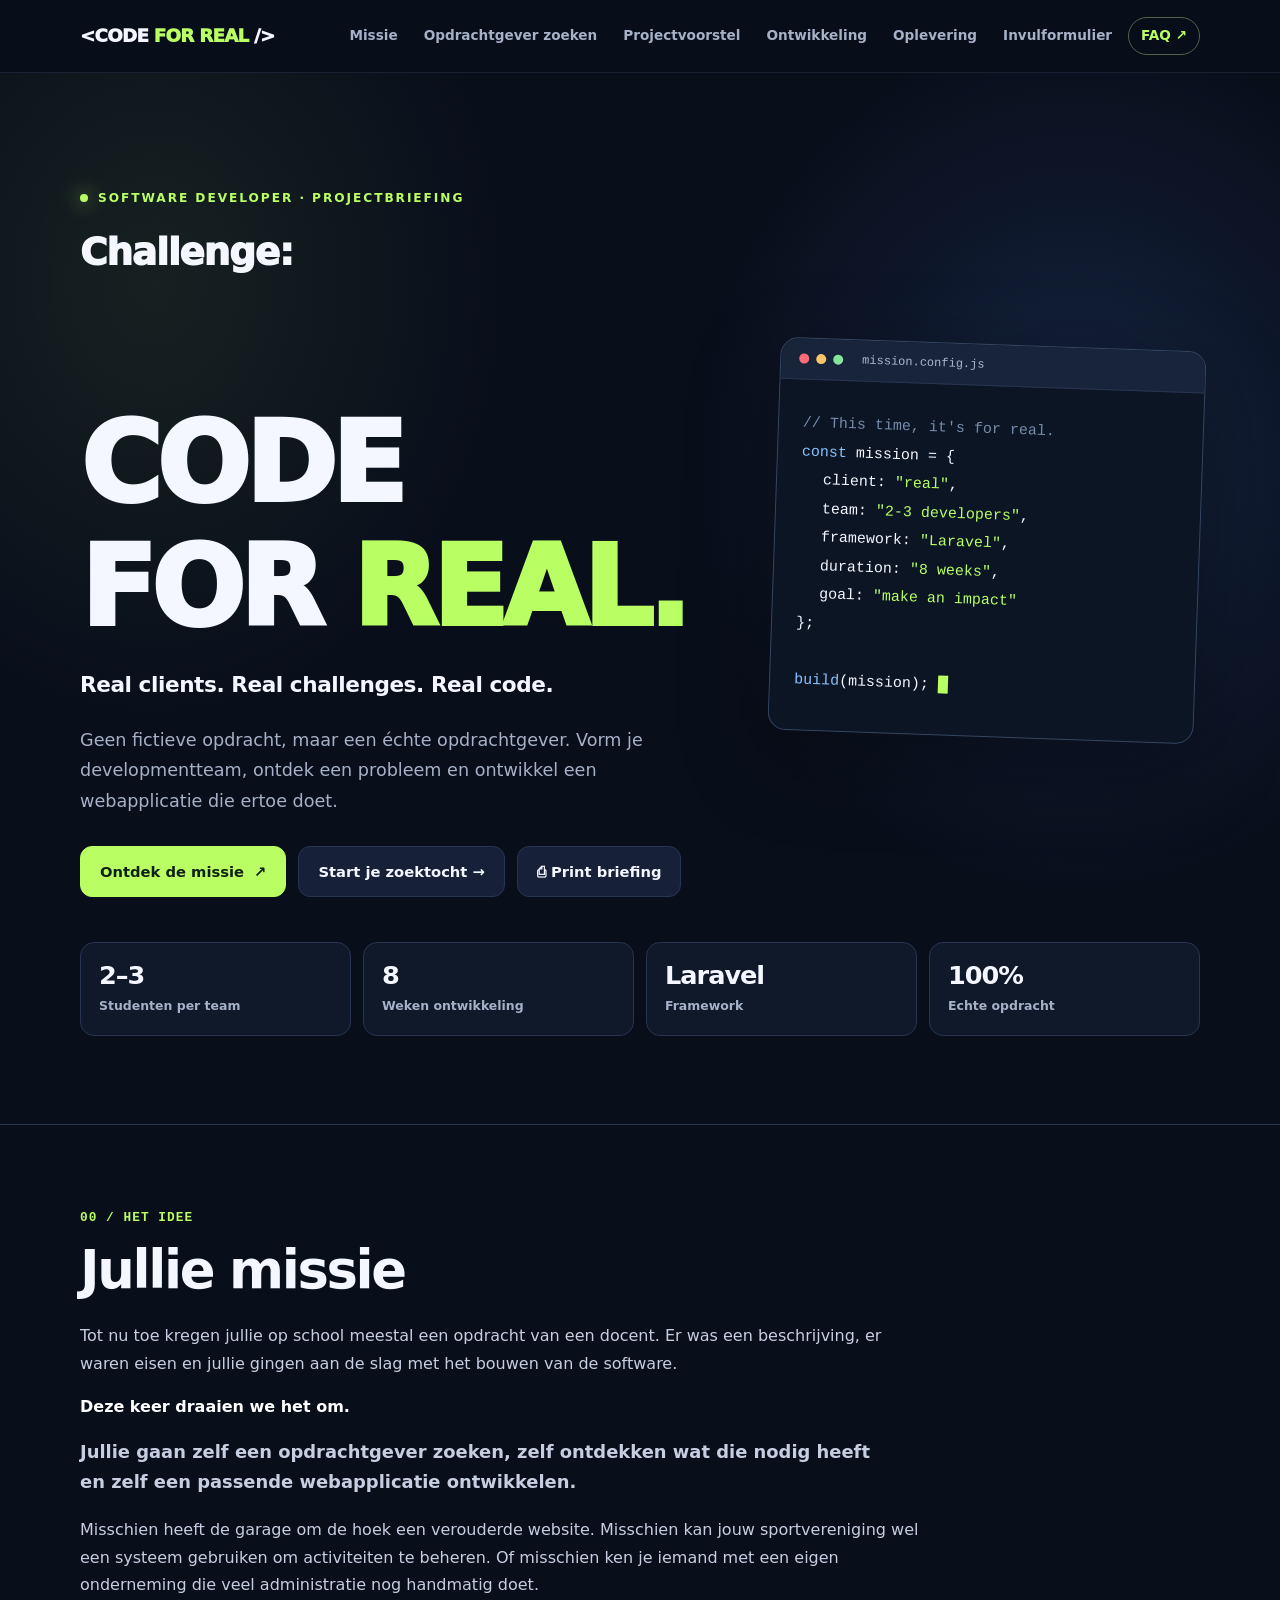
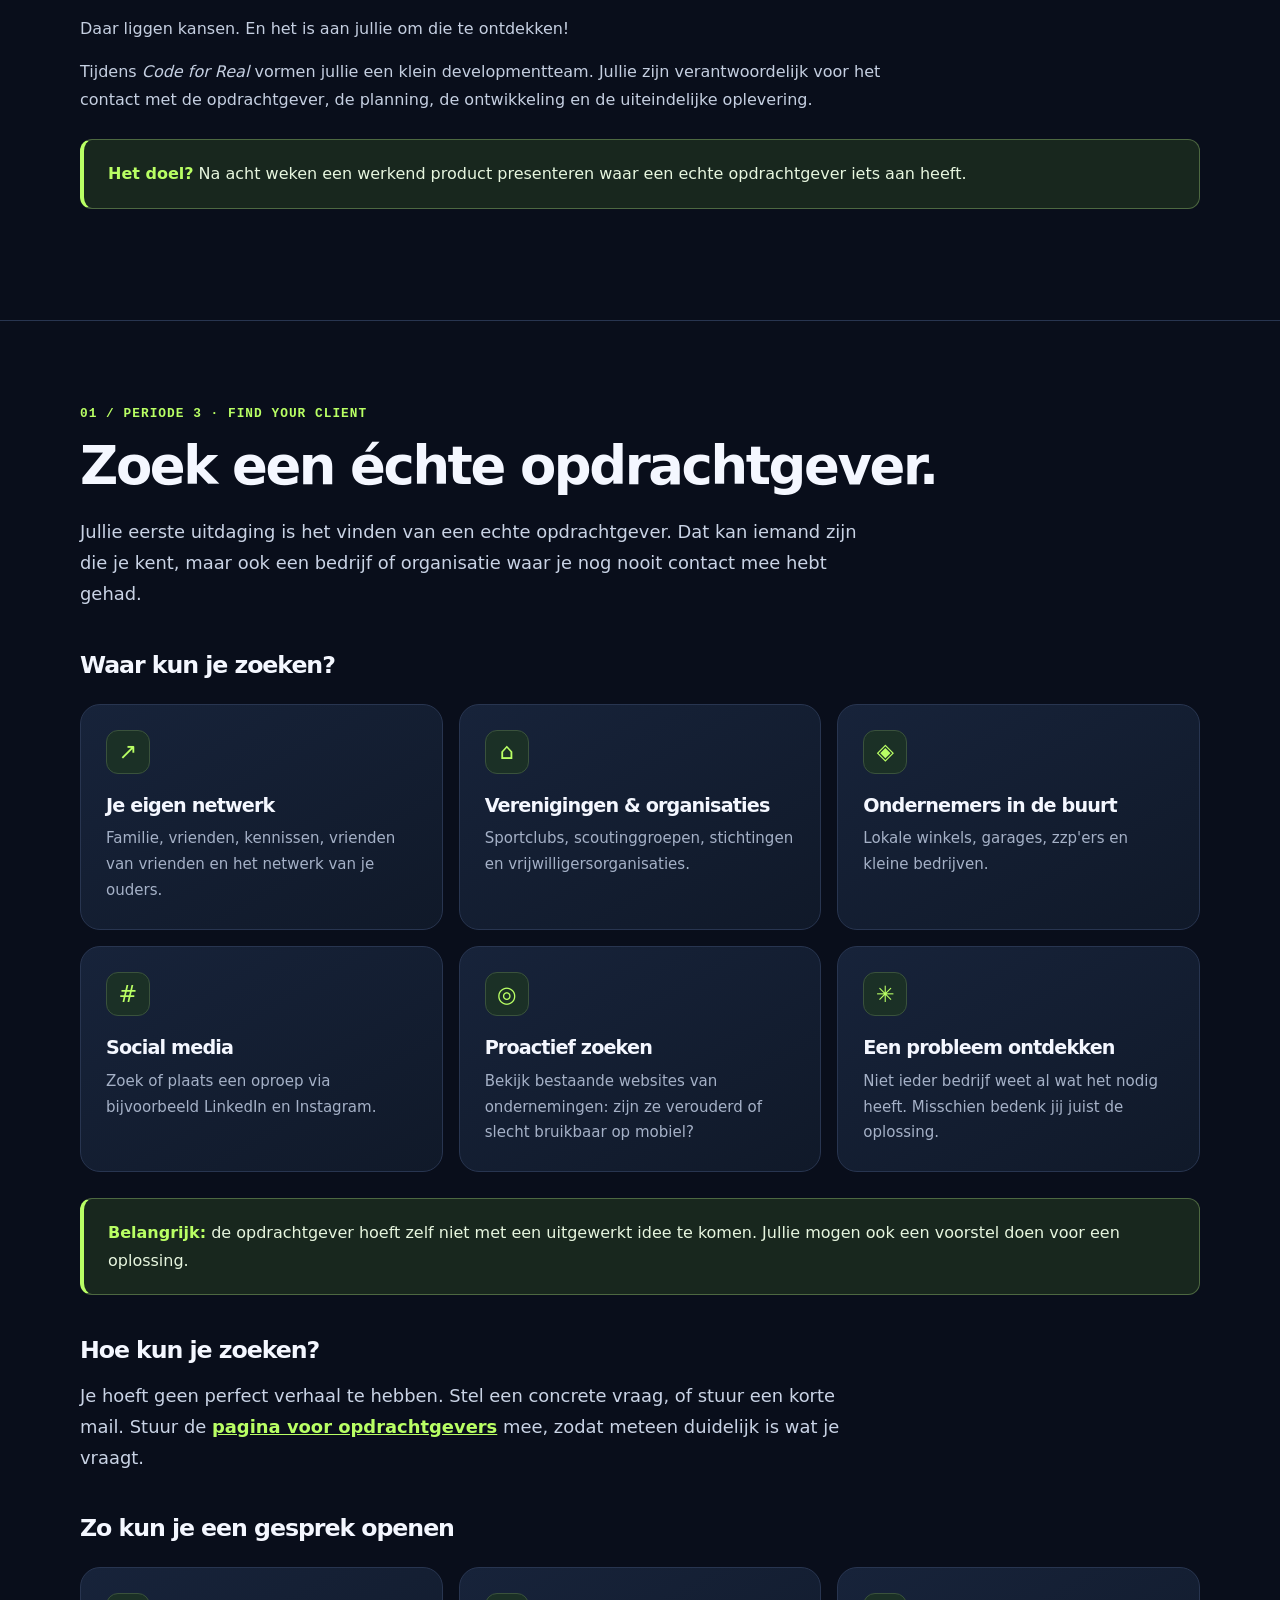
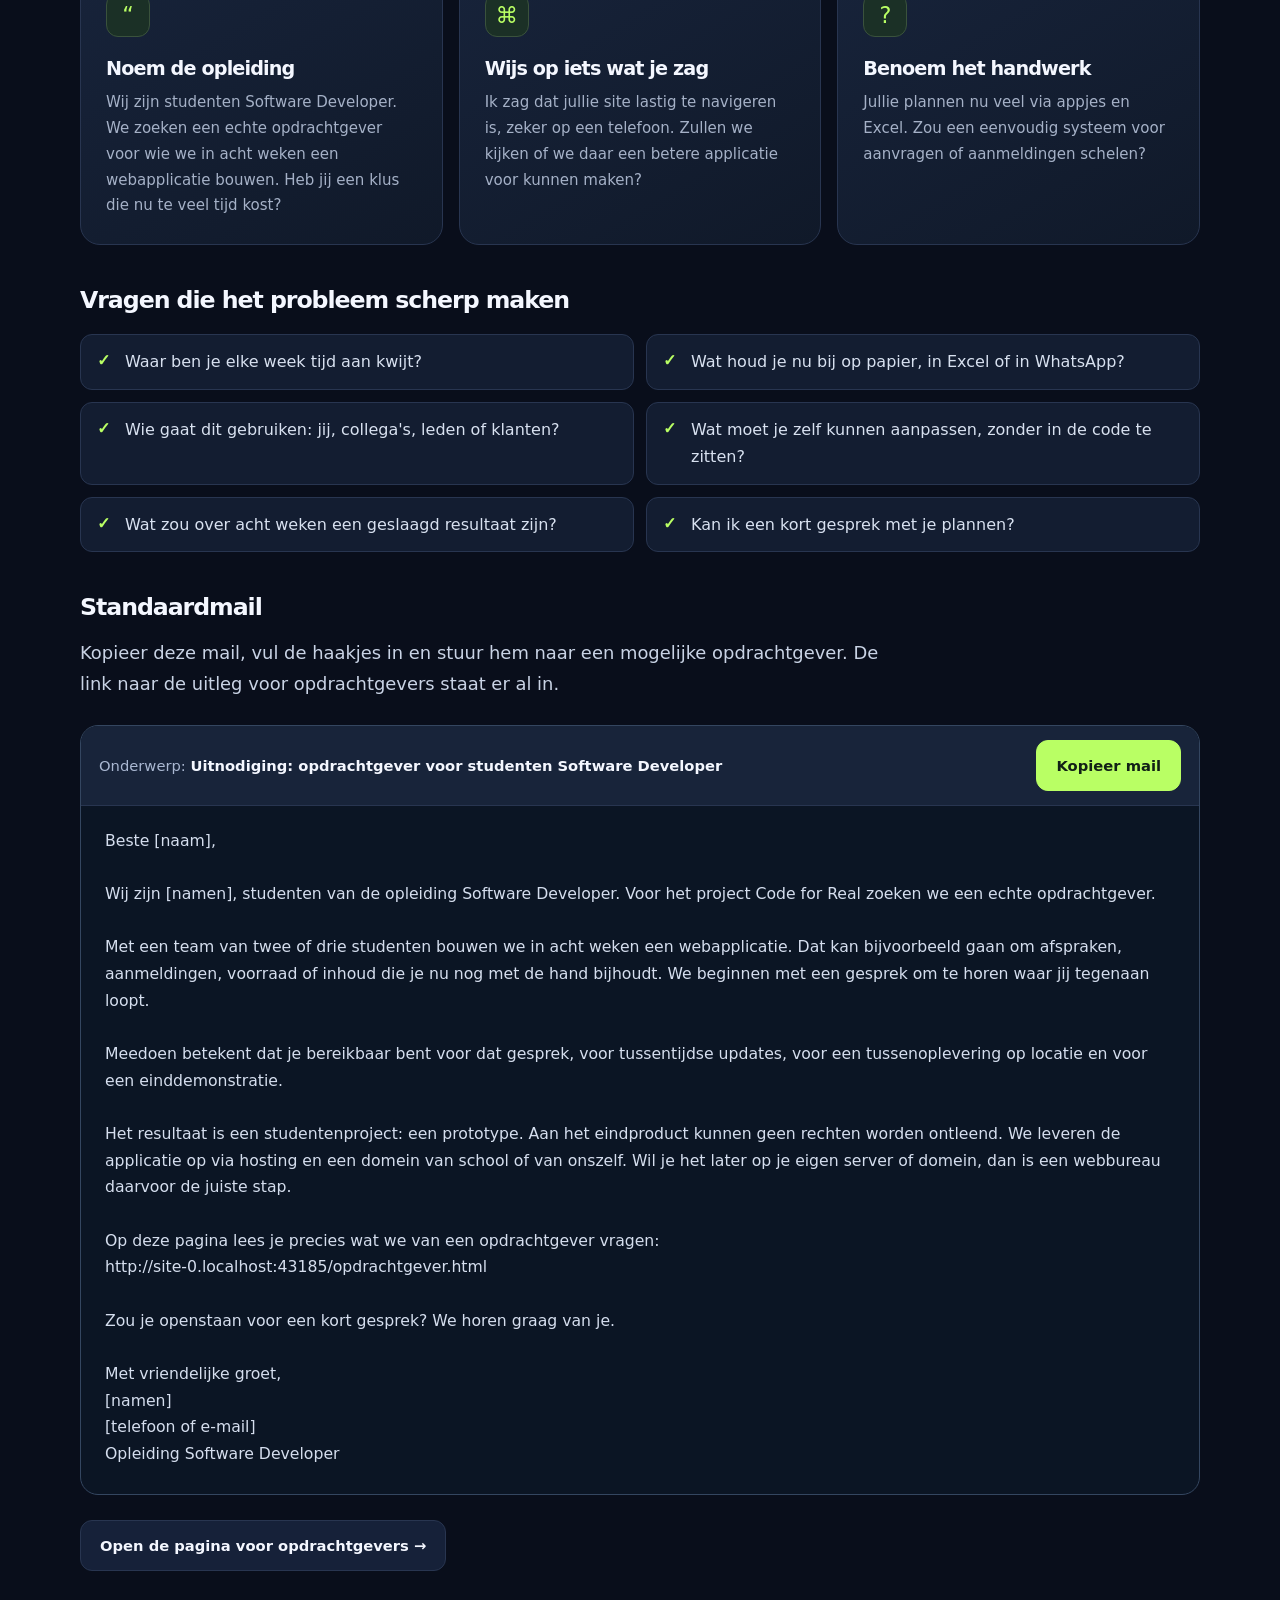
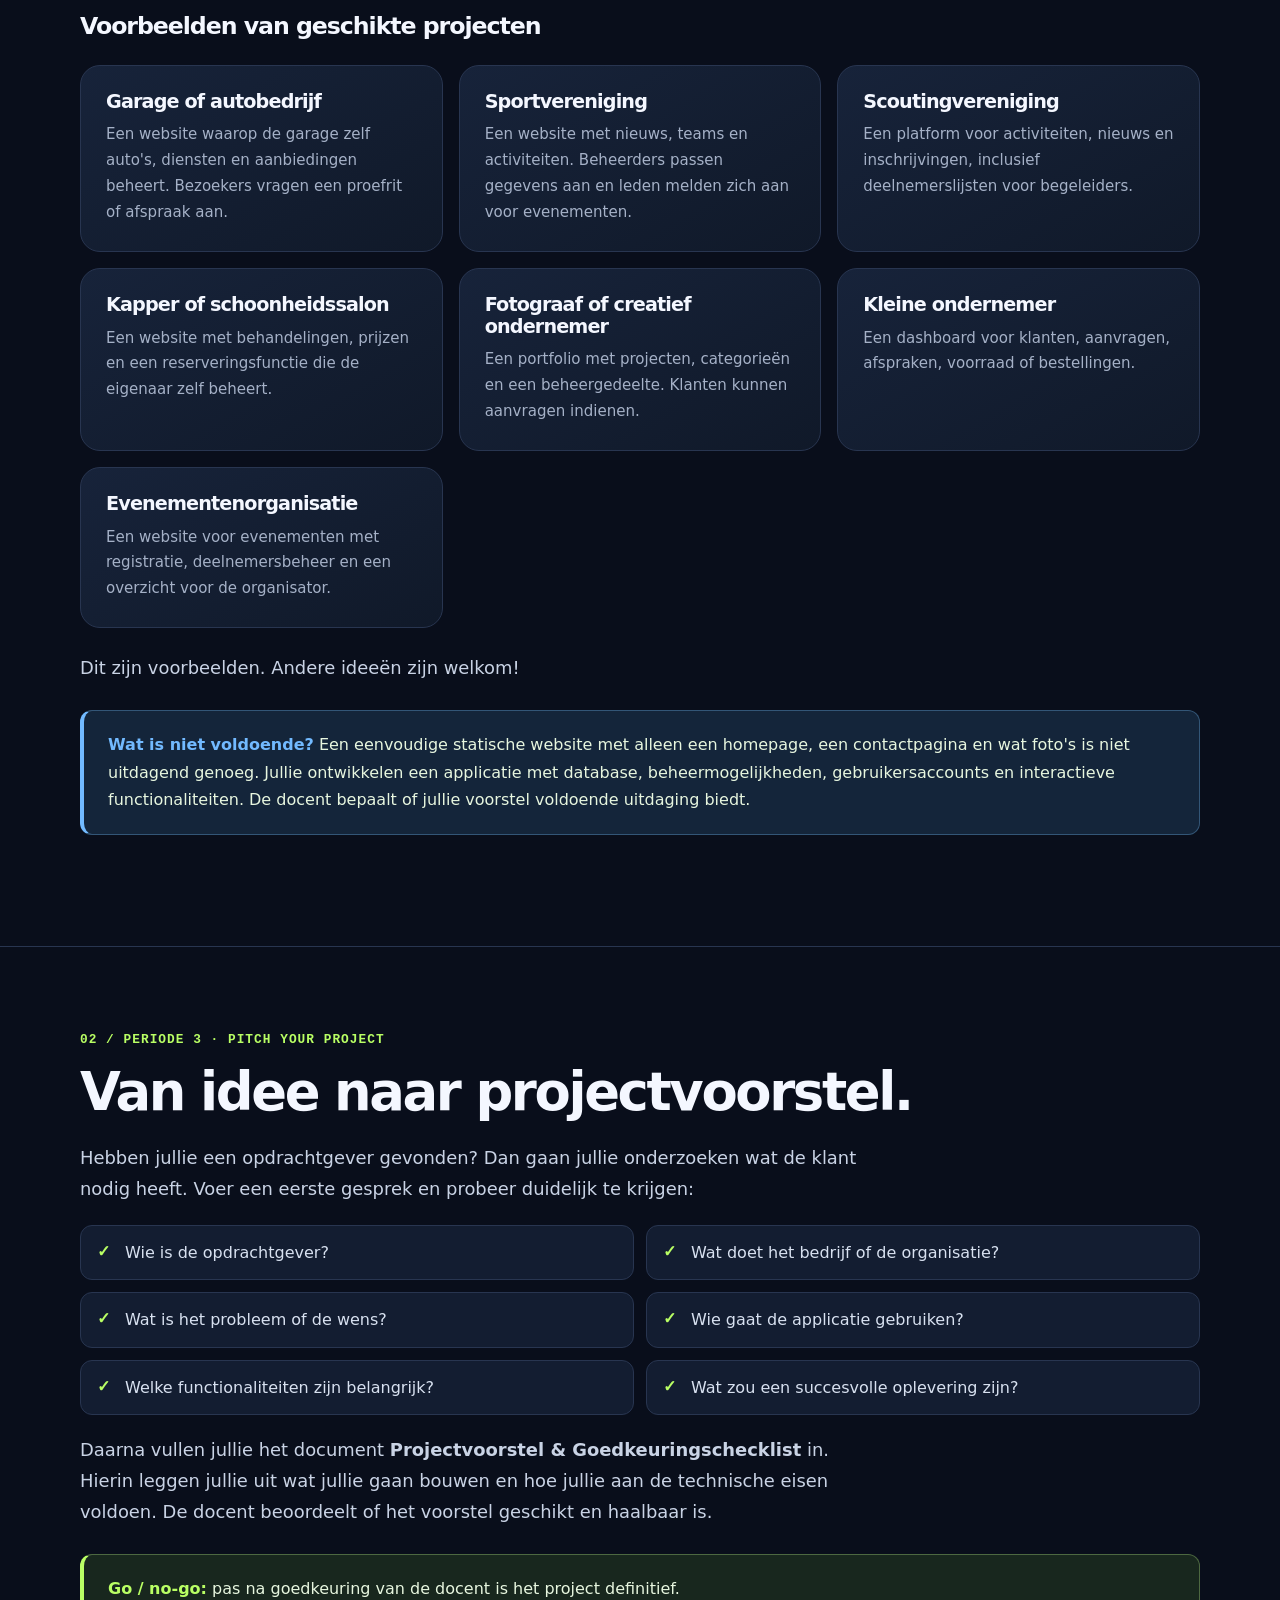
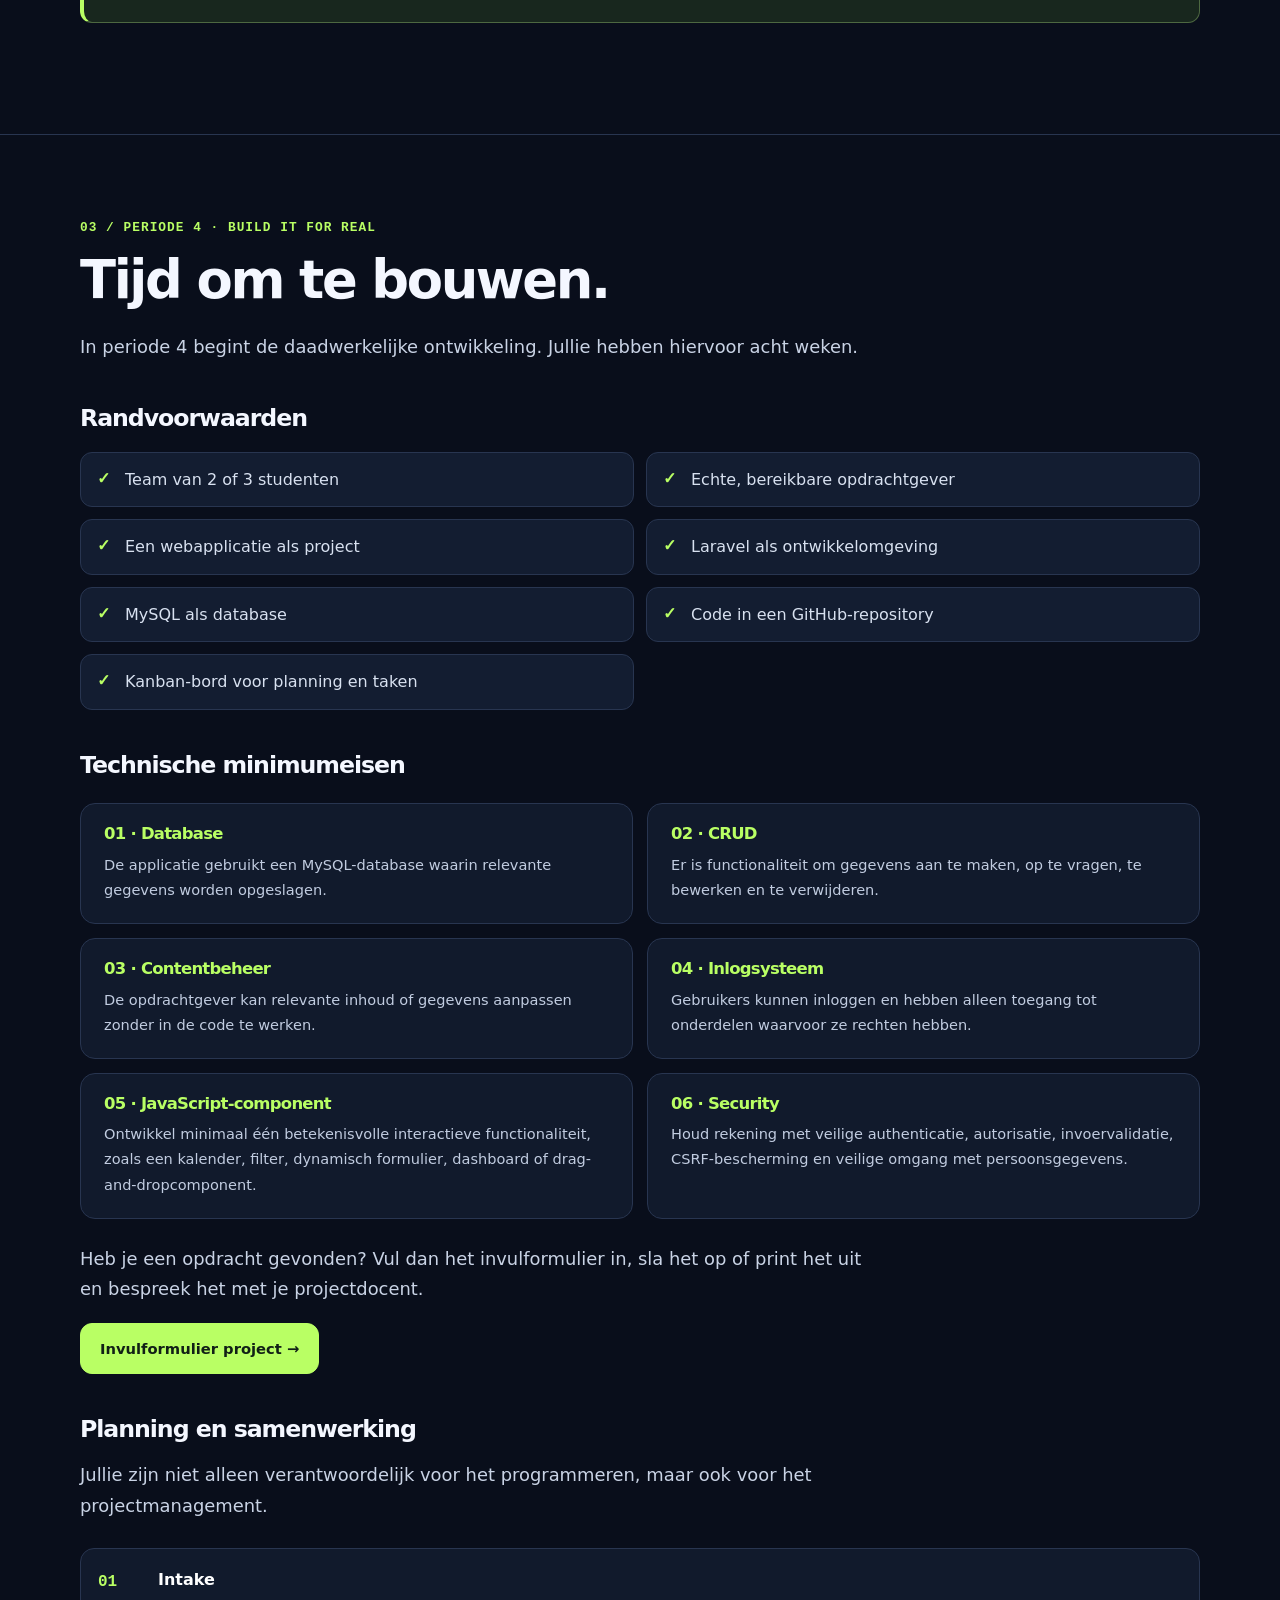
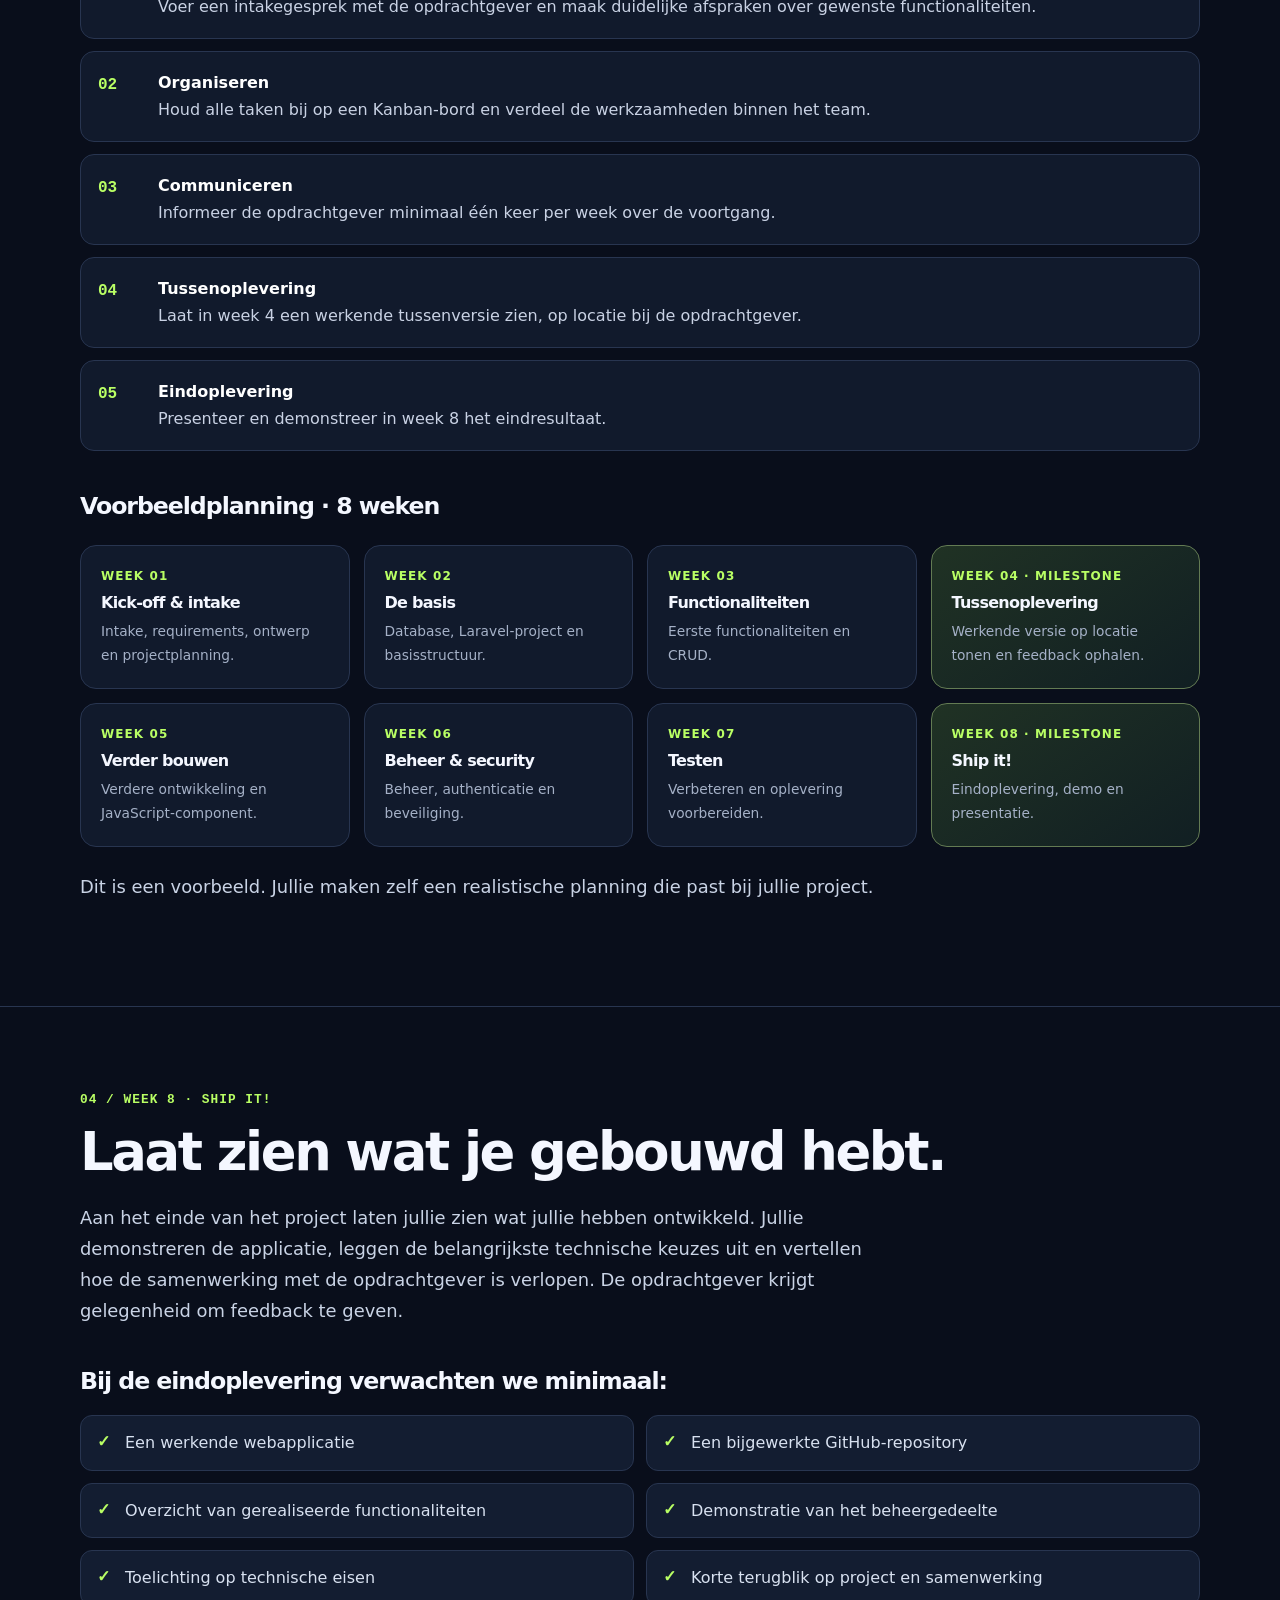
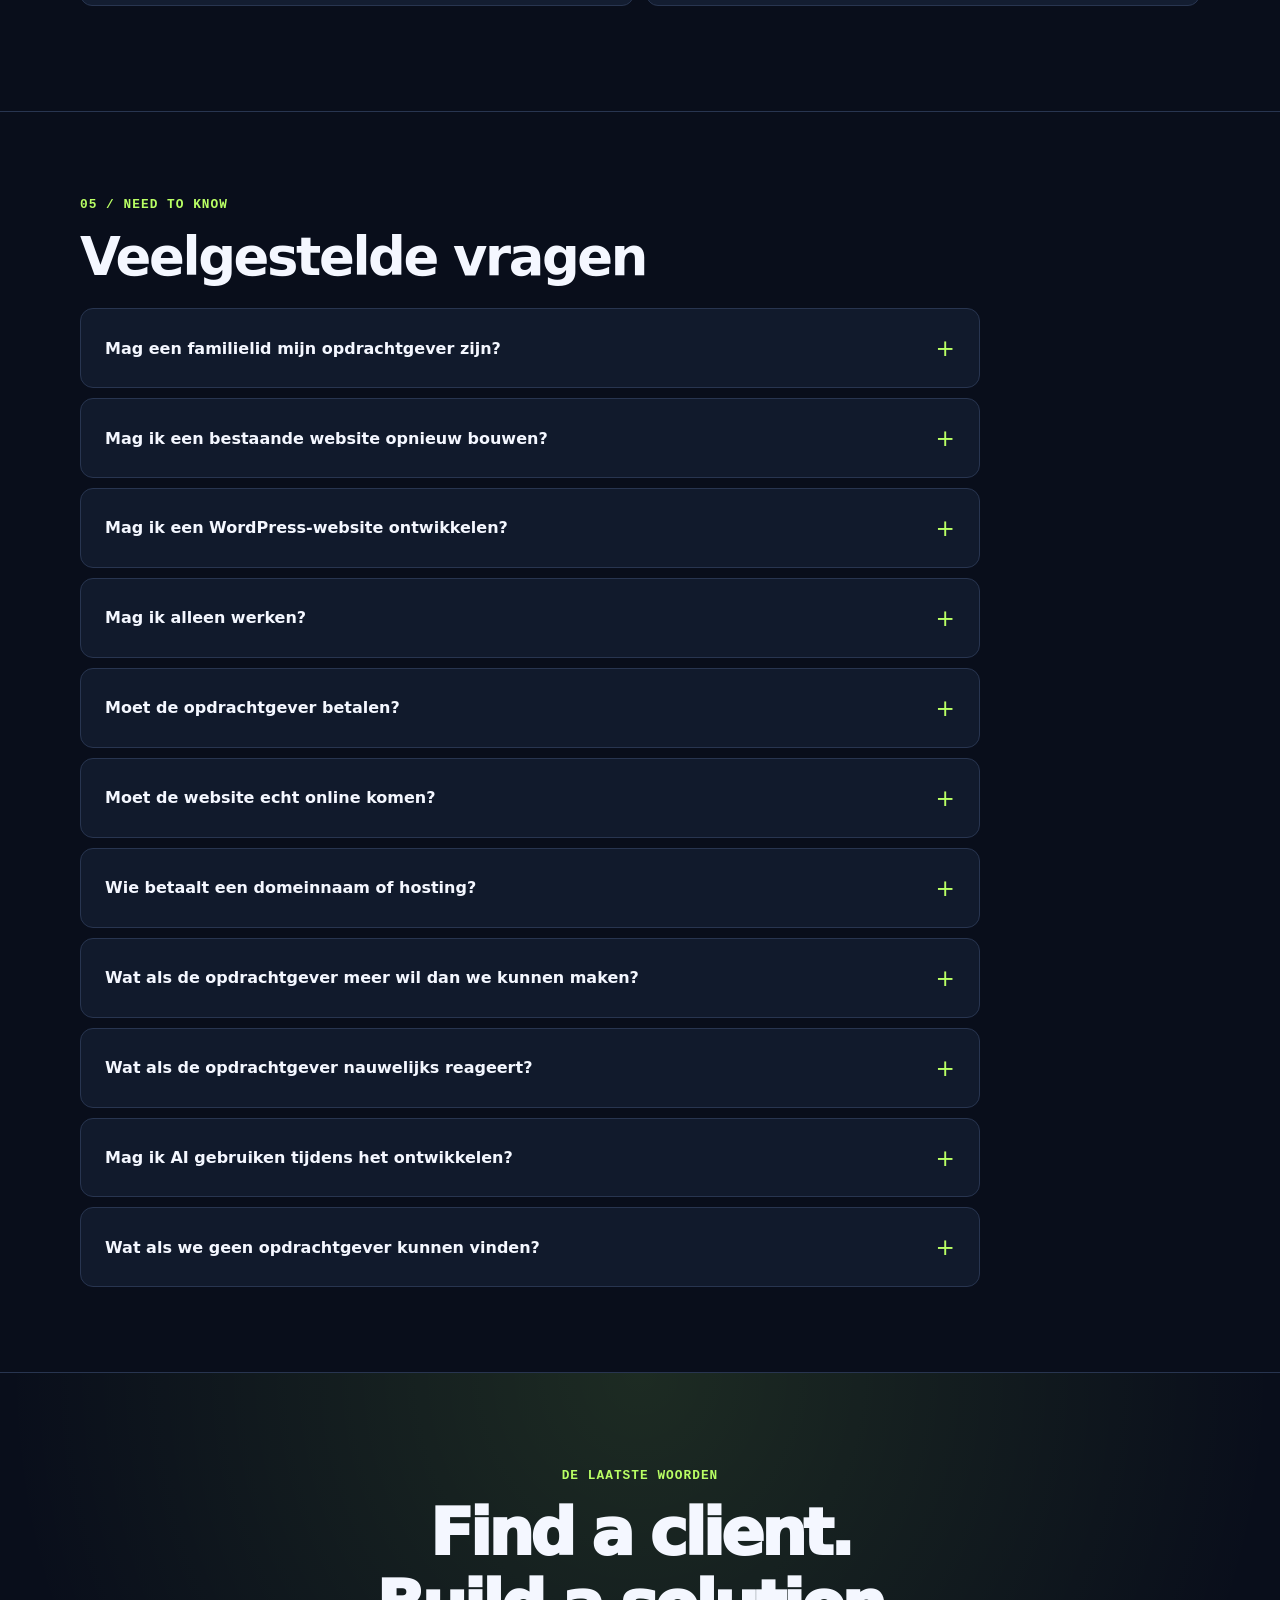
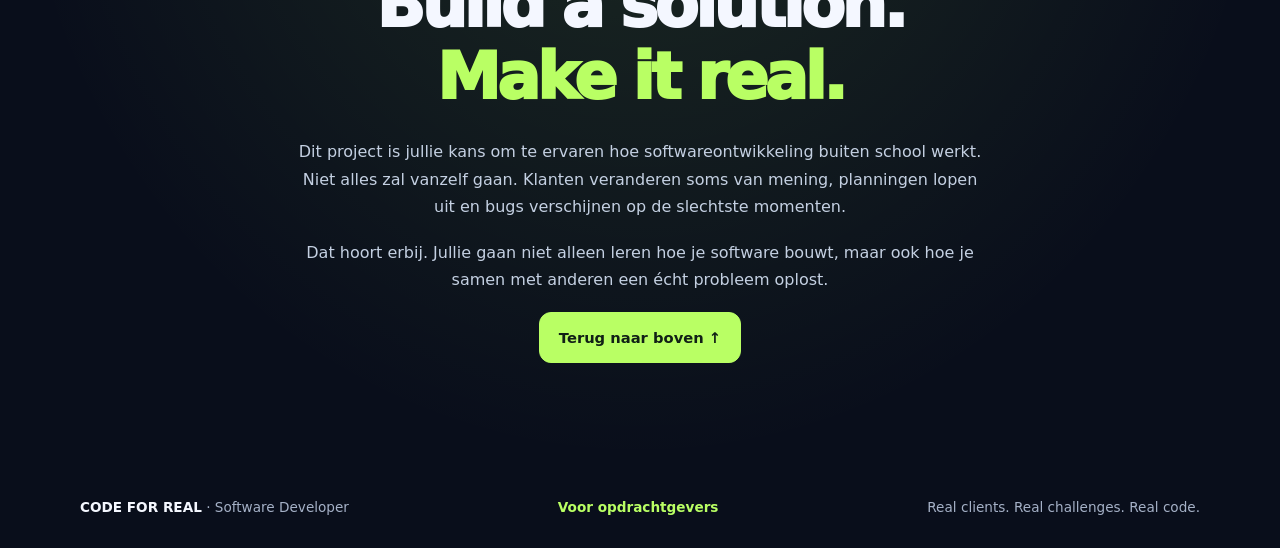
==== index.html @ 20a32e30 "first commit" ====
<!DOCTYPE html>
<html lang="nl">
<head>
  <meta charset="UTF-8">
  <meta name="viewport" content="width=device-width, initial-scale=1">
  <meta name="theme-color" content="#0a1020">
  <meta name="description" content="Code for Real: echte opdrachtgevers, echte uitdagingen, echte code. De projectbriefing voor Software Developer studenten.">
  <title>Challenge: Code For Real — Projectbriefing</title>
  <link rel="stylesheet" href="css/style.css">
  <script src="js/main.js" defer></script>
</head>
<body>
  <header class="topbar">
    <div class="shell navrow">
      <a href="#top" class="brand">&lt;CODE <span>FOR REAL</span> /&gt;</a>
      <nav class="nav" aria-label="Hoofdnavigatie">
        <a href="#missie">Missie</a>
        <a href="#zoeken">Opdrachtgever zoeken</a>
        <a href="#pitch">Projectvoorstel</a>
        <a href="#bouwen">Ontwikkeling</a>
        <a href="#oplevering">Oplevering</a>
        <a href="invulformulier.html">Invulformulier</a>
        <a class="nav-cta" href="#faq">FAQ ↗</a>
      </nav>
    </div>
  </header>

  <section class="hero" id="top">
    <div class="shell">
      <div class="hero-grid">
        <div>
          <div class="eyebrow"><span class="dot"></span> Software Developer · Projectbriefing</div>
          <h1><span class="challenge">Challenge:</span><br>CODE<br>FOR <span>REAL.</span></h1>
          <p class="tagline">Real clients. Real challenges. Real code.</p>
          <p class="lead">Geen fictieve opdracht, maar een échte opdrachtgever. Vorm je developmentteam, ontdek een probleem en ontwikkel een webapplicatie die ertoe doet.</p>
          <div class="hero-actions">
            <a class="btn primary" href="#missie">Ontdek de missie <span aria-hidden="true">↗</span></a>
            <a class="btn" href="#zoeken">Start je zoektocht →</a>
            <button class="btn" id="print-briefing" type="button">⎙ Print briefing</button>
          </div>
        </div>
        <div class="terminal" aria-label="Code for Real in programmeerstijl">
          <div class="terminal-head"><i></i><i></i><i></i><span>mission.config.js</span></div>
          <div class="terminal-body">
            <div class="comment">// This time, it's for real.</div>
            <div><span class="key">const</span> mission = {</div>
            <div class="indent">client: <span class="value">"real"</span>,</div>
            <div class="indent">team: <span class="value">"2-3 developers"</span>,</div>
            <div class="indent">framework: <span class="value">"Laravel"</span>,</div>
            <div class="indent">duration: <span class="value">"8 weeks"</span>,</div>
            <div class="indent">goal: <span class="value">"make an impact"</span></div>
            <div>};</div>
            <br>
            <div><span class="key">build</span>(mission); <span class="cursor"></span></div>
          </div>
        </div>
      </div>
      <div class="metrics">
        <div class="metric"><strong>2–3</strong><span>Studenten per team</span></div>
        <div class="metric"><strong>8</strong><span>Weken ontwikkeling</span></div>
        <div class="metric"><strong>Laravel</strong><span>Framework</span></div>
        <div class="metric"><strong>100%</strong><span>Echte opdracht</span></div>
      </div>
    </div>
  </section>

  <main>
    <section id="missie">
      <div class="shell">
        <div class="section-num">00 / Het idee</div>
        <h2 class="section-title">Jullie missie</h2>
        <div class="prose">
          <p>Tot nu toe kregen jullie op school meestal een opdracht van een docent. Er was een beschrijving, er waren eisen en jullie gingen aan de slag met het bouwen van de software.</p>
          <p><strong>Deze keer draaien we het om.</strong></p>
          <p class="intro highlight">Jullie gaan zelf een opdrachtgever zoeken, zelf ontdekken wat die nodig heeft en zelf een passende webapplicatie ontwikkelen.</p>
          <p>Misschien heeft de garage om de hoek een verouderde website. Misschien kan jouw sportvereniging wel een systeem gebruiken om activiteiten te beheren. Of misschien ken je iemand met een eigen onderneming die veel administratie nog handmatig doet.</p>
          <p>Daar liggen kansen. En het is aan jullie om die te ontdekken!</p>
          <p>Tijdens <em>Code for Real</em> vormen jullie een klein developmentteam. Jullie zijn verantwoordelijk voor het contact met de opdrachtgever, de planning, de ontwikkeling en de uiteindelijke oplevering.</p>
        </div>
        <div class="callout"><strong>Het doel?</strong> Na acht weken een werkend product presenteren waar een echte opdrachtgever iets aan heeft.</div>
      </div>
    </section>

    <section id="zoeken">
      <div class="shell">
        <div class="section-num">01 / Periode 3 · Find your client</div>
        <h2 class="section-title">Zoek een échte opdrachtgever.</h2>
        <p class="intro">Jullie eerste uitdaging is het vinden van een echte opdrachtgever. Dat kan iemand zijn die je kent, maar ook een bedrijf of organisatie waar je nog nooit contact mee hebt gehad.</p>
        <h3 class="subhead">Waar kun je zoeken?</h3>
        <div class="cards">
          <article class="card">
            <div class="symbol">↗</div>
            <h3>Je eigen netwerk</h3>
            <p>Familie, vrienden, kennissen, vrienden van vrienden en het netwerk van je ouders.</p>
          </article>
          <article class="card">
            <div class="symbol">⌂</div>
            <h3>Verenigingen &amp; organisaties</h3>
            <p>Sportclubs, scoutinggroepen, stichtingen en vrijwilligersorganisaties.</p>
          </article>
          <article class="card">
            <div class="symbol">◈</div>
            <h3>Ondernemers in de buurt</h3>
            <p>Lokale winkels, garages, zzp'ers en kleine bedrijven.</p>
          </article>
          <article class="card">
            <div class="symbol">#</div>
            <h3>Social media</h3>
            <p>Zoek of plaats een oproep via bijvoorbeeld LinkedIn en Instagram.</p>
          </article>
          <article class="card">
            <div class="symbol">◎</div>
            <h3>Proactief zoeken</h3>
            <p>Bekijk bestaande websites van ondernemingen: zijn ze verouderd of slecht bruikbaar op mobiel?</p>
          </article>
          <article class="card">
            <div class="symbol">✳</div>
            <h3>Een probleem ontdekken</h3>
            <p>Niet ieder bedrijf weet al wat het nodig heeft. Misschien bedenk jij juist de oplossing.</p>
          </article>
        </div>
        <div class="callout"><strong>Belangrijk:</strong> de opdrachtgever hoeft zelf niet met een uitgewerkt idee te komen. Jullie mogen ook een voorstel doen voor een oplossing.</div>
        <h3 class="subhead" id="hoe">Hoe kun je zoeken?</h3>
        <p class="intro">Je hoeft geen perfect verhaal te hebben. Stel een concrete vraag, of stuur een korte mail. Stuur de <a href="opdrachtgever.html">pagina voor opdrachtgevers</a> mee, zodat meteen duidelijk is wat je vraagt.</p>
        <h3 class="subhead">Zo kun je een gesprek openen</h3>
        <div class="cards">
          <article class="card">
            <div class="symbol">“</div>
            <h3>Noem de opleiding</h3>
            <p>Wij zijn studenten Software Developer. We zoeken een echte opdrachtgever voor wie we in acht weken een webapplicatie bouwen. Heb jij een klus die nu te veel tijd kost?</p>
          </article>
          <article class="card">
            <div class="symbol">⌘</div>
            <h3>Wijs op iets wat je zag</h3>
            <p>Ik zag dat jullie site lastig te navigeren is, zeker op een telefoon. Zullen we kijken of we daar een betere applicatie voor kunnen maken?</p>
          </article>
          <article class="card">
            <div class="symbol">?</div>
            <h3>Benoem het handwerk</h3>
            <p>Jullie plannen nu veel via appjes en Excel. Zou een eenvoudig systeem voor aanvragen of aanmeldingen schelen?</p>
          </article>
        </div>
        <h3 class="subhead">Vragen die het probleem scherp maken</h3>
        <ul class="checklist">
          <li>Waar ben je elke week tijd aan kwijt?</li>
          <li>Wat houd je nu bij op papier, in Excel of in WhatsApp?</li>
          <li>Wie gaat dit gebruiken: jij, collega's, leden of klanten?</li>
          <li>Wat moet je zelf kunnen aanpassen, zonder in de code te zitten?</li>
          <li>Wat zou over acht weken een geslaagd resultaat zijn?</li>
          <li>Kan ik een kort gesprek met je plannen?</li>
        </ul>
        <h3 class="subhead">Standaardmail</h3>
        <p class="intro">Kopieer deze mail, vul de haakjes in en stuur hem naar een mogelijke opdrachtgever. De link naar de uitleg voor opdrachtgevers staat er al in.</p>
        <div class="mail">
          <div class="mail-bar">
            <p>Onderwerp: <strong>Uitnodiging: opdrachtgever voor studenten Software Developer</strong></p>
            <button class="btn primary" id="copy-mail" type="button">Kopieer mail</button>
          </div>
          <pre id="mail-template" data-subject="Uitnodiging: opdrachtgever voor studenten Software Developer">Beste [naam],

Wij zijn [namen], studenten van de opleiding Software Developer. Voor het project Code for Real zoeken we een echte opdrachtgever.

Met een team van twee of drie studenten bouwen we in acht weken een webapplicatie. Dat kan bijvoorbeeld gaan om afspraken, aanmeldingen, voorraad of inhoud die je nu nog met de hand bijhoudt. We beginnen met een gesprek om te horen waar jij tegenaan loopt.

Meedoen betekent dat je bereikbaar bent voor dat gesprek, voor tussentijdse updates, voor een tussenoplevering op locatie en voor een einddemonstratie.

Het resultaat is een studentenproject: een prototype. Aan het eindproduct kunnen geen rechten worden ontleend. We leveren de applicatie op via hosting en een domein van school of van onszelf. Wil je het later op je eigen server of domein, dan is een webbureau daarvoor de juiste stap.

Op deze pagina lees je precies wat we van een opdrachtgever vragen:
<span id="client-page-url">opdrachtgever.html</span>

Zou je openstaan voor een kort gesprek? We horen graag van je.

Met vriendelijke groet,
[namen]
[telefoon of e-mail]
Opleiding Software Developer</pre>
        </div>
        <p class="intro"><a class="btn" href="opdrachtgever.html">Open de pagina voor opdrachtgevers →</a></p>
        <h3 class="subhead">Voorbeelden van geschikte projecten</h3>
        <div class="cards">
          <article class="card">
            <h3>Garage of autobedrijf</h3>
            <p>Een website waarop de garage zelf auto's, diensten en aanbiedingen beheert. Bezoekers vragen een proefrit of afspraak aan.</p>
          </article>
          <article class="card">
            <h3>Sportvereniging</h3>
            <p>Een website met nieuws, teams en activiteiten. Beheerders passen gegevens aan en leden melden zich aan voor evenementen.</p>
          </article>
          <article class="card">
            <h3>Scoutingvereniging</h3>
            <p>Een platform voor activiteiten, nieuws en inschrijvingen, inclusief deelnemerslijsten voor begeleiders.</p>
          </article>
          <article class="card">
            <h3>Kapper of schoonheidssalon</h3>
            <p>Een website met behandelingen, prijzen en een reserveringsfunctie die de eigenaar zelf beheert.</p>
          </article>
          <article class="card">
            <h3>Fotograaf of creatief ondernemer</h3>
            <p>Een portfolio met projecten, categorieën en een beheergedeelte. Klanten kunnen aanvragen indienen.</p>
          </article>
          <article class="card">
            <h3>Kleine ondernemer</h3>
            <p>Een dashboard voor klanten, aanvragen, afspraken, voorraad of bestellingen.</p>
          </article>
          <article class="card">
            <h3>Evenementenorganisatie</h3>
            <p>Een website voor evenementen met registratie, deelnemersbeheer en een overzicht voor de organisator.</p>
          </article>
        </div>
        <p class="intro">Dit zijn voorbeelden. Andere ideeën zijn welkom!</p>
        <div class="callout blue"><strong>Wat is niet voldoende?</strong> Een eenvoudige statische website met alleen een homepage, een contactpagina en wat foto's is niet uitdagend genoeg. Jullie ontwikkelen een applicatie met database, beheermogelijkheden, gebruikersaccounts en interactieve functionaliteiten. De docent bepaalt of jullie voorstel voldoende uitdaging biedt.</div>
      </div>
    </section>

    <section id="pitch">
      <div class="shell">
        <div class="section-num">02 / Periode 3 · Pitch your project</div>
        <h2 class="section-title">Van idee naar projectvoorstel.</h2>
        <p class="intro">Hebben jullie een opdrachtgever gevonden? Dan gaan jullie onderzoeken wat de klant nodig heeft. Voer een eerste gesprek en probeer duidelijk te krijgen:</p>
        <ul class="checklist">
          <li>Wie is de opdrachtgever?</li>
          <li>Wat doet het bedrijf of de organisatie?</li>
          <li>Wat is het probleem of de wens?</li>
          <li>Wie gaat de applicatie gebruiken?</li>
          <li>Welke functionaliteiten zijn belangrijk?</li>
          <li>Wat zou een succesvolle oplevering zijn?</li>
        </ul>
        <p class="intro">Daarna vullen jullie het document <strong>Projectvoorstel &amp; Goedkeuringschecklist</strong> in. Hierin leggen jullie uit wat jullie gaan bouwen en hoe jullie aan de technische eisen voldoen. De docent beoordeelt of het voorstel geschikt en haalbaar is.</p>
        <div class="callout"><strong>Go / no-go:</strong> pas na goedkeuring van de docent is het project definitief.</div>
      </div>
    </section>

    <section id="bouwen">
      <div class="shell">
        <div class="section-num">03 / Periode 4 · Build it for real</div>
        <h2 class="section-title">Tijd om te bouwen.</h2>
        <p class="intro">In periode 4 begint de daadwerkelijke ontwikkeling. Jullie hebben hiervoor acht weken.</p>
        <h3 class="subhead">Randvoorwaarden</h3>
        <ul class="checklist">
          <li>Team van 2 of 3 studenten</li>
          <li>Echte, bereikbare opdrachtgever</li>
          <li>Een webapplicatie als project</li>
          <li>Laravel als ontwikkelomgeving</li>
          <li>MySQL als database</li>
          <li>Code in een GitHub-repository</li>
          <li>Kanban-bord voor planning en taken</li>
        </ul>
        <h3 class="subhead">Technische minimumeisen</h3>
        <div class="requirements">
          <article class="requirement">
            <h3>01 · Database</h3>
            <p>De applicatie gebruikt een MySQL-database waarin relevante gegevens worden opgeslagen.</p>
          </article>
          <article class="requirement">
            <h3>02 · CRUD</h3>
            <p>Er is functionaliteit om gegevens aan te maken, op te vragen, te bewerken en te verwijderen.</p>
          </article>
          <article class="requirement">
            <h3>03 · Contentbeheer</h3>
            <p>De opdrachtgever kan relevante inhoud of gegevens aanpassen zonder in de code te werken.</p>
          </article>
          <article class="requirement">
            <h3>04 · Inlogsysteem</h3>
            <p>Gebruikers kunnen inloggen en hebben alleen toegang tot onderdelen waarvoor ze rechten hebben.</p>
          </article>
          <article class="requirement">
            <h3>05 · JavaScript-component</h3>
            <p>Ontwikkel minimaal één betekenisvolle interactieve functionaliteit, zoals een kalender, filter, dynamisch formulier, dashboard of drag-and-dropcomponent.</p>
          </article>
          <article class="requirement">
            <h3>06 · Security</h3>
            <p>Houd rekening met veilige authenticatie, autorisatie, invoervalidatie, CSRF-bescherming en veilige omgang met persoonsgegevens.</p>
          </article>
        </div>
        <p class="intro">Heb je een opdracht gevonden? Vul dan het invulformulier in, sla het op of print het uit en bespreek het met je projectdocent.</p>
        <a class="btn primary" href="invulformulier.html">Invulformulier project →</a>
        <h3 class="subhead">Planning en samenwerking</h3>
        <p class="intro">Jullie zijn niet alleen verantwoordelijk voor het programmeren, maar ook voor het projectmanagement.</p>
        <div class="steps">
          <div class="step">
            <p><strong>Intake</strong><br>Voer een intakegesprek met de opdrachtgever en maak duidelijke afspraken over gewenste functionaliteiten.</p>
          </div>
          <div class="step">
            <p><strong>Organiseren</strong><br>Houd alle taken bij op een Kanban-bord en verdeel de werkzaamheden binnen het team.</p>
          </div>
          <div class="step">
            <p><strong>Communiceren</strong><br>Informeer de opdrachtgever minimaal één keer per week over de voortgang.</p>
          </div>
          <div class="step">
            <p><strong>Tussenoplevering</strong><br>Laat in week 4 een werkende tussenversie zien, op locatie bij de opdrachtgever.</p>
          </div>
          <div class="step">
            <p><strong>Eindoplevering</strong><br>Presenteer en demonstreer in week 8 het eindresultaat.</p>
          </div>
        </div>
        <h3 class="subhead">Voorbeeldplanning · 8 weken</h3>
        <div class="timeline">
          <article class="week">
            <div class="num">Week 01</div>
            <h3>Kick-off &amp; intake</h3>
            <p>Intake, requirements, ontwerp en projectplanning.</p>
          </article>
          <article class="week">
            <div class="num">Week 02</div>
            <h3>De basis</h3>
            <p>Database, Laravel-project en basisstructuur.</p>
          </article>
          <article class="week">
            <div class="num">Week 03</div>
            <h3>Functionaliteiten</h3>
            <p>Eerste functionaliteiten en CRUD.</p>
          </article>
          <article class="week milestone">
            <div class="num">Week 04 · Milestone</div>
            <h3>Tussenoplevering</h3>
            <p>Werkende versie op locatie tonen en feedback ophalen.</p>
          </article>
          <article class="week">
            <div class="num">Week 05</div>
            <h3>Verder bouwen</h3>
            <p>Verdere ontwikkeling en JavaScript-component.</p>
          </article>
          <article class="week">
            <div class="num">Week 06</div>
            <h3>Beheer &amp; security</h3>
            <p>Beheer, authenticatie en beveiliging.</p>
          </article>
          <article class="week">
            <div class="num">Week 07</div>
            <h3>Testen</h3>
            <p>Verbeteren en oplevering voorbereiden.</p>
          </article>
          <article class="week milestone">
            <div class="num">Week 08 · Milestone</div>
            <h3>Ship it!</h3>
            <p>Eindoplevering, demo en presentatie.</p>
          </article>
        </div>
        <p class="intro">Dit is een voorbeeld. Jullie maken zelf een realistische planning die past bij jullie project.</p>
      </div>
    </section>

    <section id="oplevering">
      <div class="shell">
        <div class="section-num">04 / Week 8 · Ship it!</div>
        <h2 class="section-title">Laat zien wat je gebouwd hebt.</h2>
        <p class="intro">Aan het einde van het project laten jullie zien wat jullie hebben ontwikkeld. Jullie demonstreren de applicatie, leggen de belangrijkste technische keuzes uit en vertellen hoe de samenwerking met de opdrachtgever is verlopen. De opdrachtgever krijgt gelegenheid om feedback te geven.</p>
        <h3 class="subhead">Bij de eindoplevering verwachten we minimaal:</h3>
        <ul class="checklist">
          <li>Een werkende webapplicatie</li>
          <li>Een bijgewerkte GitHub-repository</li>
          <li>Overzicht van gerealiseerde functionaliteiten</li>
          <li>Demonstratie van het beheergedeelte</li>
          <li>Toelichting op technische eisen</li>
          <li>Korte terugblik op project en samenwerking</li>
        </ul>
      </div>
    </section>

    <section id="faq">
      <div class="shell">
        <div class="section-num">05 / Need to know</div>
        <h2 class="section-title">Veelgestelde vragen</h2>
        <div class="faq">
          <details>
            <summary>Mag een familielid mijn opdrachtgever zijn?</summary>
            <p>Ja, zolang er sprake is van een echte behoefte, een serieuze opdracht en een opdrachtgever die actief betrokken is.</p>
          </details>
          <details>
            <summary>Mag ik een bestaande website opnieuw bouwen?</summary>
            <p>Ja, maar uitsluitend een visuele redesign is niet voldoende. De nieuwe website moet ook voldoen aan de technische minimumeisen.</p>
          </details>
          <details>
            <summary>Mag ik een WordPress-website ontwikkelen?</summary>
            <p>Nee, het project wordt ontwikkeld met Laravel. WordPress kan wel een bestaande website zijn die jullie gaan vervangen.</p>
          </details>
          <details>
            <summary>Mag ik alleen werken?</summary>
            <p>Nee, jullie werken in teams van twee of drie studenten.</p>
          </details>
          <details>
            <summary>Moet de opdrachtgever betalen?</summary>
            <p>Nee. Het project maakt deel uit van jullie opleiding. Een financiële vergoeding is geen voorwaarde.</p>
          </details>
          <details>
            <summary>Moet de website echt online komen?</summary>
            <p>De applicatie wordt opgeleverd op hosting en een domein van jullie of van school. Het blijft een prototype. Wil de opdrachtgever het op een eigen server of domein, dan neemt die daarvoor contact op met een webbureau.</p>
          </details>
          <details>
            <summary>Wie betaalt een domeinnaam of hosting?</summary>
            <p>De oplevering loopt via hosting en een domein van de student of van school. Een eigen server of domein van de opdrachtgever hoort niet bij deze opdracht. Studenten zijn niet verplicht dat te regelen of te betalen.</p>
          </details>
          <details>
            <summary>Wat als de opdrachtgever meer wil dan we kunnen maken?</summary>
            <p>Dan bespreken jullie welke functies prioriteit hebben. Liever een kleiner, goed werkend product dan een grote applicatie die niet afkomt.</p>
          </details>
          <details>
            <summary>Wat als de opdrachtgever nauwelijks reageert?</summary>
            <p>Probeer eerst zelf contact te leggen. Informeer daarna tijdig je docent. Wacht niet tot het einde van het project.</p>
          </details>
          <details>
            <summary>Mag ik AI gebruiken tijdens het ontwikkelen?</summary>
            <p>Ja, als hulpmiddel bij het leren, onderzoeken en programmeren, binnen de afspraken van de opleiding. Jullie blijven verantwoordelijk voor de code en moeten kunnen uitleggen hoe deze werkt.</p>
          </details>
          <details>
            <summary>Wat als we geen opdrachtgever kunnen vinden?</summary>
            <p>Bespreek dit ruim vóór het einde van periode 3 met je docent. De zoektocht naar een opdrachtgever is een belangrijk onderdeel van de opdracht.</p>
          </details>
        </div>
      </div>
    </section>
  </main>

  <section class="finish">
    <div class="shell">
      <div class="section-num">De laatste woorden</div>
      <h2 class="quote">Find a client.<br>Build a solution.<br><span>Make it real.</span></h2>
      <p>Dit project is jullie kans om te ervaren hoe softwareontwikkeling buiten school werkt. Niet alles zal vanzelf gaan. Klanten veranderen soms van mening, planningen lopen uit en bugs verschijnen op de slechtste momenten.</p>
      <p>Dat hoort erbij. Jullie gaan niet alleen leren hoe je software bouwt, maar ook hoe je samen met anderen een écht probleem oplost.</p>
      <a href="#top" class="btn primary">Terug naar boven ↑</a>
    </div>
  </section>

  <footer class="footer">
    <div class="shell">
      <div><strong>CODE FOR REAL</strong> · Software Developer</div>
      <div><a href="opdrachtgever.html">Voor opdrachtgevers</a></div>
      <div>Real clients. Real challenges. Real code.</div>
    </div>
  </footer>
</body>
</html>
---- css/style.css ----
:root {
  color-scheme: dark;
  --bg: #090e1b;
  --panel: #111a2c;
  --panel2: #162139;
  --ink: #f4f7ff;
  --muted: #a5b1c7;
  --line: #283550;
  --accent: #b9ff64;
  --blue: #72baff;
  --radius: 20px;
  --width: 1120px;
}

* {
  box-sizing: border-box;
}

html {
  scroll-behavior: smooth;
  scroll-padding-top: 95px;
}

body {
  margin: 0;
  font-family: Inter, ui-sans-serif, system-ui, -apple-system, BlinkMacSystemFont, "Segoe UI", sans-serif;
  background: var(--bg);
  color: var(--ink);
  line-height: 1.72;
}

a {
  color: inherit;
}

button {
  font: inherit;
}

::selection {
  background: var(--accent);
  color: #09120c;
}

.shell {
  width: min(var(--width), calc(100% - 40px));
  margin: auto;
}

.topbar {
  position: sticky;
  top: 0;
  z-index: 20;
  background: rgba(9, 14, 27, .9);
  backdrop-filter: blur(18px);
  border-bottom: 1px solid rgba(150, 170, 210, .13);
}

.navrow {
  min-height: 72px;
  display: flex;
  align-items: center;
  justify-content: space-between;
  gap: 20px;
}

.brand {
  text-decoration: none;
  font-weight: 950;
  letter-spacing: -.04em;
  font-size: 1.14rem;
}

.brand span {
  color: var(--accent);
}

.nav {
  display: flex;
  gap: 6px;
  align-items: center;
  flex-wrap: wrap;
}

.nav a {
  text-decoration: none;
  color: var(--muted);
  font-size: .85rem;
  font-weight: 700;
  border-radius: 999px;
  padding: 6px 10px;
  transition: background .18s, color .18s;
}

.nav a:hover,
.nav a:focus-visible {
  color: var(--accent);
}

.nav a[aria-current="true"],
.nav a[aria-current="page"],
.nav a[aria-current="true"]:hover,
.nav a[aria-current="page"]:hover,
.nav a[aria-current="true"]:focus-visible,
.nav a[aria-current="page"]:focus-visible {
  background: var(--accent);
  color: #112016;
}

.nav .nav-cta {
  border: 1px solid #51634a;
  color: var(--accent);
  padding: 6px 12px;
}

.nav a.nav-cta[aria-current="true"],
.nav a.nav-cta[aria-current="true"]:hover,
.nav a.nav-cta[aria-current="true"]:focus-visible {
  border-color: var(--accent);
}

.hero {
  position: relative;
  isolation: isolate;
  overflow: hidden;
  padding: 110px 0 88px;
  border-bottom: 1px solid var(--line);
}

.hero:before {
  content: "";
  position: absolute;
  z-index: -1;
  inset: 0;
  background:
    radial-gradient(ellipse 40% 55% at 84% 37%, rgba(81, 152, 255, .16), transparent 75%),
    radial-gradient(ellipse 40% 60% at 12% 20%, rgba(185, 255, 100, .08), transparent 70%);
}

.hero-grid {
  display: grid;
  grid-template-columns: 1.2fr .8fr;
  gap: 55px;
  align-items: center;
}

.eyebrow {
  display: inline-flex;
  align-items: center;
  gap: 10px;
  color: var(--accent);
  font-size: .76rem;
  font-weight: 900;
  letter-spacing: .16em;
  text-transform: uppercase;
}

.dot {
  width: 8px;
  height: 8px;
  border-radius: 50%;
  background: var(--accent);
  box-shadow: 0 0 20px var(--accent);
}

h1,
h2,
h3,
p {
  margin-top: 0;
}

h1,
h2,
h3 {
  line-height: 1.13;
  letter-spacing: -.045em;
}

h1 {
  font-size: clamp(3.6rem, 8.6vw, 7.4rem);
  font-weight: 950;
  margin: 20px 0 16px;
}

h1 span {
  color: var(--accent);
}

h1 .challenge {
  display: block;
  color: var(--ink);
  font-size: .34em;
  letter-spacing: -.03em;
  margin-bottom: .12em;
}

.tagline {
  font-size: clamp(1.07rem, 2vw, 1.35rem);
  font-weight: 800;
  letter-spacing: -.02em;
}

.lead {
  color: var(--muted);
  font-size: 1.1rem;
  max-width: 670px;
}

.hero-actions {
  display: flex;
  gap: 12px;
  flex-wrap: wrap;
  margin-top: 30px;
}

.btn {
  display: inline-flex;
  gap: 10px;
  align-items: center;
  justify-content: center;
  border-radius: 12px;
  padding: 12px 19px;
  font-weight: 850;
  font-size: .92rem;
  text-decoration: none;
  cursor: pointer;
  transition: transform .18s, background .18s;
  border: 1px solid var(--line);
  background: var(--panel2);
  color: var(--ink);
}

.btn:hover {
  transform: translateY(-2px);
}

.btn.primary {
  background: var(--accent);
  color: #112016;
  border-color: var(--accent);
}

.terminal {
  background: #0b1524;
  border: 1px solid #344660;
  border-radius: 18px;
  box-shadow: 0 25px 90px #0005;
  overflow: hidden;
  transform: rotate(2deg);
}

.terminal-head {
  background: #18243a;
  border-bottom: 1px solid var(--line);
  padding: 13px 18px;
  display: flex;
  align-items: center;
  gap: 7px;
}

.terminal-head i {
  width: 10px;
  height: 10px;
  border-radius: 50%;
  background: #ff6d79;
}

.terminal-head i:nth-child(2) {
  background: #ffc568;
}

.terminal-head i:nth-child(3) {
  background: #85e59b;
}

.terminal-head span {
  margin-left: 12px;
  font: 12px ui-monospace, monospace;
  color: #aab8d2;
}

.terminal-body {
  font: clamp(12px, 1.4vw, 15px) / 1.9 ui-monospace, SFMono-Regular, Consolas, monospace;
  padding: 30px 24px 35px;
  white-space: normal;
}

.terminal-body .comment {
  color: #768ca9;
}

.terminal-body .key {
  color: #8ac4ff;
}

.terminal-body .value {
  color: var(--accent);
}

.terminal-body .indent {
  padding-left: 22px;
}

.terminal-body .cursor {
  display: inline-block;
  width: 10px;
  height: 18px;
  background: var(--accent);
  vertical-align: middle;
  animation: blink 1.2s steps(1) infinite;
}

@keyframes blink {
  50% {
    opacity: 0;
  }
}

.metrics {
  display: grid;
  grid-template-columns: repeat(4, 1fr);
  gap: 12px;
  margin-top: 45px;
}

.metric {
  border: 1px solid var(--line);
  background: rgba(18, 29, 47, .75);
  padding: 17px 18px;
  border-radius: 14px;
}

.metric strong {
  display: block;
  font-size: 1.6rem;
  line-height: 1.2;
  letter-spacing: -.04em;
}

.metric span {
  color: var(--muted);
  font-size: .78rem;
  font-weight: 700;
}

main section {
  padding: 85px 0;
  border-bottom: 1px solid var(--line);
}

.section-num {
  color: var(--accent);
  font: 800 .8rem ui-monospace, monospace;
  letter-spacing: .08em;
  text-transform: uppercase;
  margin-bottom: 15px;
}

.section-title {
  font-size: clamp(2rem, 4.2vw, 3.3rem);
  margin-bottom: 22px;
}

.intro {
  font-size: 1.12rem;
  max-width: 800px;
  color: #c9d3e5;
}

.highlight {
  font-weight: 800;
  color: var(--ink);
}

.prose {
  max-width: 850px;
}

.prose p {
  color: #c5cfe1;
}

.prose strong {
  color: #fff;
}

.subhead {
  font-size: 1.48rem;
  margin: 42px 0 17px;
}

.cards {
  display: grid;
  grid-template-columns: repeat(3, 1fr);
  gap: 16px;
  margin: 25px 0;
}

.card {
  border: 1px solid var(--line);
  background: linear-gradient(150deg, #17233a, #101929);
  border-radius: var(--radius);
  padding: 25px;
  min-width: 0;
}

.card .symbol {
  height: 44px;
  width: 44px;
  display: grid;
  place-items: center;
  border: 1px solid #3a523c;
  background: #1b3026;
  color: var(--accent);
  border-radius: 12px;
  font-size: 1.4rem;
  margin-bottom: 21px;
}

.card h3 {
  font-size: 1.2rem;
  margin-bottom: 10px;
}

.card p {
  color: var(--muted);
  font-size: .94rem;
  margin: 0;
}

.callout {
  border: 1px solid #4d6841;
  border-left: 4px solid var(--accent);
  border-radius: 12px;
  background: #18271e;
  padding: 20px 24px;
  margin: 26px 0;
  color: #e7f6df;
}

.callout strong {
  color: var(--accent);
}

.callout.blue {
  background: #14253a;
  border-color: #335677;
  border-left-color: var(--blue);
}

.callout.blue strong {
  color: var(--blue);
}

.checklist {
  list-style: none;
  padding: 0;
  margin: 20px 0;
  display: grid;
  grid-template-columns: repeat(2, 1fr);
  gap: 12px;
}

.checklist li {
  position: relative;
  background: #131d31;
  border: 1px solid var(--line);
  border-radius: 12px;
  padding: 13px 14px 13px 44px;
  color: #d8e1f0;
}

.checklist li:before {
  content: "✓";
  position: absolute;
  top: 12px;
  left: 16px;
  color: var(--accent);
  font-weight: 950;
}

.requirements {
  display: grid;
  grid-template-columns: repeat(2, 1fr);
  gap: 14px;
  margin: 25px 0;
}

.requirement {
  padding: 21px 23px;
  background: var(--panel);
  border: 1px solid var(--line);
  border-radius: 15px;
}

.requirement h3 {
  font-size: 1.03rem;
  margin-bottom: 8px;
  color: var(--accent);
}

.requirement p {
  font-size: .91rem;
  color: #c1cce0;
  margin: 0;
}

.steps {
  counter-reset: step;
  display: grid;
  gap: 12px;
  margin: 26px 0;
}

.step {
  display: grid;
  grid-template-columns: 44px 1fr;
  gap: 16px;
  align-items: start;
  background: var(--panel);
  border: 1px solid var(--line);
  border-radius: 14px;
  padding: 17px;
}

.step:before {
  counter-increment: step;
  content: counter(step, decimal-leading-zero);
  color: var(--accent);
  font-weight: 900;
  font-family: ui-monospace, monospace;
  padding-top: 3px;
}

.step p {
  margin: 0;
  color: #c9d2e4;
}

.step strong {
  color: #fff;
}

.timeline {
  display: grid;
  grid-template-columns: repeat(4, 1fr);
  gap: 14px;
  margin: 25px 0;
}

.week {
  background: var(--panel);
  border: 1px solid var(--line);
  border-radius: 16px;
  padding: 20px;
}

.week .num {
  color: var(--accent);
  font-size: .75rem;
  font-weight: 900;
  letter-spacing: .09em;
  text-transform: uppercase;
}

.week h3 {
  margin: 8px 0;
  font-size: 1rem;
}

.week p {
  color: var(--muted);
  font-size: .86rem;
  margin: 0;
}

.week.milestone {
  border-color: #637b53;
  background: linear-gradient(145deg, #203224, #111f23);
}

.faq {
  display: grid;
  gap: 10px;
  max-width: 900px;
}

.faq details {
  background: var(--panel);
  border: 1px solid var(--line);
  border-radius: 13px;
  overflow: hidden;
}

.faq summary {
  list-style: none;
  cursor: pointer;
  padding: 19px 24px;
  font-weight: 800;
  display: flex;
  justify-content: space-between;
  gap: 20px;
  align-items: center;
}

.faq summary::-webkit-details-marker {
  display: none;
}

.faq summary:after {
  content: "+";
  font-size: 1.45rem;
  font-weight: 500;
  color: var(--accent);
}

.faq details[open] summary:after {
  content: "−";
}

.faq details[open] summary {
  border-bottom: 1px solid var(--line);
}

.faq details p {
  padding: 18px 24px 22px;
  margin: 0;
  color: #c4cee1;
}

.faq details:focus-within {
  border-color: #688c4e;
}

.finish {
  background: radial-gradient(ellipse at 50% 0, rgba(173, 255, 90, .12), transparent 70%);
  text-align: center;
  padding: 95px 0 105px;
}

.finish .quote {
  font-size: clamp(2.1rem, 5vw, 4rem);
  font-weight: 950;
  letter-spacing: -.055em;
  line-height: 1.12;
  max-width: 850px;
  margin: 0 auto 25px;
}

.finish .quote span {
  color: var(--accent);
}

.finish p {
  max-width: 690px;
  color: #c4d0e2;
  margin: 0 auto 18px;
}

.footer {
  padding: 28px 0;
  color: var(--muted);
  font-size: .85rem;
}

.footer .shell {
  display: flex;
  justify-content: space-between;
  gap: 20px;
  flex-wrap: wrap;
}

.footer strong {
  color: var(--ink);
}

.footer a {
  color: var(--accent);
  font-weight: 700;
  text-decoration: none;
}

.footer a:hover,
.footer a:focus-visible {
  text-decoration: underline;
}

.prose a,
.intro a:not(.btn) {
  color: var(--accent);
  font-weight: 700;
}

.hero h1.statement {
  max-width: 14ch;
  font-size: clamp(3.2rem, 7vw, 6.2rem);
}

.mail {
  margin: 25px 0;
  border: 1px solid #344660;
  border-radius: 18px;
  background: #0b1524;
  overflow: hidden;
}

.mail-bar {
  display: flex;
  justify-content: space-between;
  align-items: center;
  gap: 16px;
  padding: 14px 18px;
  background: #18243a;
  border-bottom: 1px solid var(--line);
}

.mail-bar p {
  margin: 0;
  color: #aab8d2;
  font-size: .92rem;
}

.mail-bar strong {
  color: var(--ink);
}

.mail pre {
  margin: 0;
  padding: 22px 24px 26px;
  white-space: pre-wrap;
  font: .98rem/1.7 Inter, ui-sans-serif, system-ui, sans-serif;
  color: #d5deee;
}

.hero h1.form-title {
  max-width: 14em;
  font-size: clamp(2.7rem, 6vw, 4.8rem);
}

.form-block {
  margin-top: 28px;
}

.field {
  display: grid;
  gap: 8px;
  margin-bottom: 16px;
}

.field label,
.argument h3 {
  font-size: 1.05rem;
  letter-spacing: -.03em;
}

.optional {
  color: var(--muted);
  font-weight: 650;
  font-size: .85rem;
}

.field input,
.field textarea {
  width: 100%;
  border: 1px solid var(--line);
  background: #0d1628;
  color: var(--ink);
  border-radius: 12px;
  padding: 14px 16px;
  font: inherit;
  line-height: 1.55;
}

.field textarea {
  min-height: 140px;
  resize: vertical;
  field-sizing: content;
}

.field input:focus,
.field textarea:focus {
  outline: 2px solid var(--accent);
  outline-offset: 2px;
}

.argument {
  background: var(--panel);
  border: 1px solid var(--line);
  border-radius: 16px;
  padding: 20px 22px 8px;
  margin-bottom: 14px;
}

.argument p {
  color: var(--muted);
  margin-bottom: 14px;
}

.save-status {
  min-height: 1.6em;
  margin: 16px 0 0;
  color: var(--accent);
  font-weight: 750;
}

.example {
  border: 1px solid var(--line);
  background: var(--panel);
  border-radius: 18px;
  padding: 24px 24px 8px;
  margin: 22px 0;
}

.example-note {
  color: var(--muted);
  margin-bottom: 18px;
}

.filled {
  display: grid;
  gap: 14px;
  margin: 0 0 16px;
}

.filled div {
  display: grid;
  gap: 3px;
}

.filled dt {
  color: var(--accent);
  font-size: .75rem;
  font-weight: 800;
  letter-spacing: .06em;
  text-transform: uppercase;
}

.filled dd {
  margin: 0;
}

@media (max-width: 900px) {
  .hero-grid {
    grid-template-columns: 1fr;
  }

  .terminal {
    max-width: 600px;
    transform: none;
  }

  .cards {
    grid-template-columns: repeat(2, 1fr);
  }

  .timeline {
    grid-template-columns: repeat(2, 1fr);
  }

  .nav {
    gap: 12px;
  }

  .nav a {
    font-size: .75rem;
  }
}

@media (max-width: 600px) {
  .shell {
    width: min(var(--width), calc(100% - 30px));
  }

  .navrow {
    min-height: 65px;
  }

  .nav {
    display: none;
  }

  .hero {
    padding: 65px 0;
  }

  .hero h1 {
    font-size: clamp(3.35rem, 14vw, 5.2rem);
  }

  .metrics,
  .cards,
  .requirements,
  .checklist,
  .timeline {
    grid-template-columns: 1fr;
  }

  .metrics {
    grid-template-columns: repeat(2, 1fr);
  }

  main section {
    padding: 64px 0;
  }

  .card {
    padding: 22px;
  }

  .terminal-body {
    padding: 22px 16px;
  }

  .finish {
    padding: 70px 0;
  }

  .mail-bar {
    flex-direction: column;
    align-items: flex-start;
  }

}

@media print {
  :root {
    color-scheme: light;
    --bg: #fff;
    --panel: #fff;
    --panel2: #f5f6f8;
    --ink: #111;
    --muted: #444;
    --line: #ddd;
    --accent: #235c10;
  }

  body {
    background: #fff;
    color: #111;
  }

  .topbar,
  .hero-actions,
  .terminal,
  .save-status {
    display: none;
  }

  .hero {
    padding: 35px 0;
  }

  .hero:before {
    display: none;
  }

  .hero-grid {
    display: block;
  }

  h1 {
    font-size: 48px;
  }

  main section {
    padding: 30px 0;
  }

  .card,
  .requirement,
  .week,
  .step,
  .metric,
  .faq details,
  .argument {
    background: #fff;
    break-inside: avoid;
  }

  .field input,
  .field textarea {
    background: #fff;
    color: #111;
    border-color: #bbb;
    overflow: visible;
  }

  .form-page .lead,
  .form-page .eyebrow,
  .form-page .section-num,
  .form-page .intro,
  .form-page .footer,
  .form-page .examples,
  .argument > p,
  .argument label {
    display: none !important;
  }

  .form-page .hero {
    padding: 0 0 4px;
    border-bottom: none;
  }

  .form-page h1.form-title {
    font-size: 28px;
    margin: 0 0 12px;
  }

  .form-page main section {
    padding: 0;
    border-bottom: none;
  }

  .form-page .section-title {
    font-size: 16px;
    margin: 18px 0 8px;
  }

  .form-page .form-block {
    margin-top: 8px;
  }

  .form-page .field {
    gap: 2px;
    margin-bottom: 12px;
  }

  .form-page .field label {
    font-size: 12px;
  }

  .form-page .field input,
  .form-page .field textarea {
    border: none;
    border-radius: 0;
    padding: 0 0 4px;
    min-height: 0;
    resize: none;
  }

  .form-page .argument {
    border: none;
    background: transparent;
    padding: 0;
    margin: 0 0 14px;
    break-inside: auto;
  }

  .form-page .argument h3 {
    font-size: 13px;
    margin: 0 0 2px;
  }

  .prose p,
  .intro,
  .step p,
  .card p,
  .requirement p,
  .week p,
  .faq details p,
  .finish p {
    color: #333;
  }

  .callout,
  .callout.blue,
  .mail,
  .mail-bar {
    background: #f4f6f1;
    color: #222;
  }

  .mail pre,
  .mail-bar p,
  .mail-bar strong {
    color: #222;
  }

  #copy-mail {
    display: none;
  }

  .faq details {
    display: block;
  }

  .faq details p {
    display: block !important;
  }

  .finish {
    padding: 35px 0;
  }

  .section-num,
  .eyebrow,
  .requirement h3,
  .week .num {
    color: #235c10;
  }
}

@media (prefers-reduced-motion: reduce) {
  html {
    scroll-behavior: auto;
  }

  .btn,
  .nav a {
    transition: none;
  }

  .cursor {
    animation: none;
  }
}
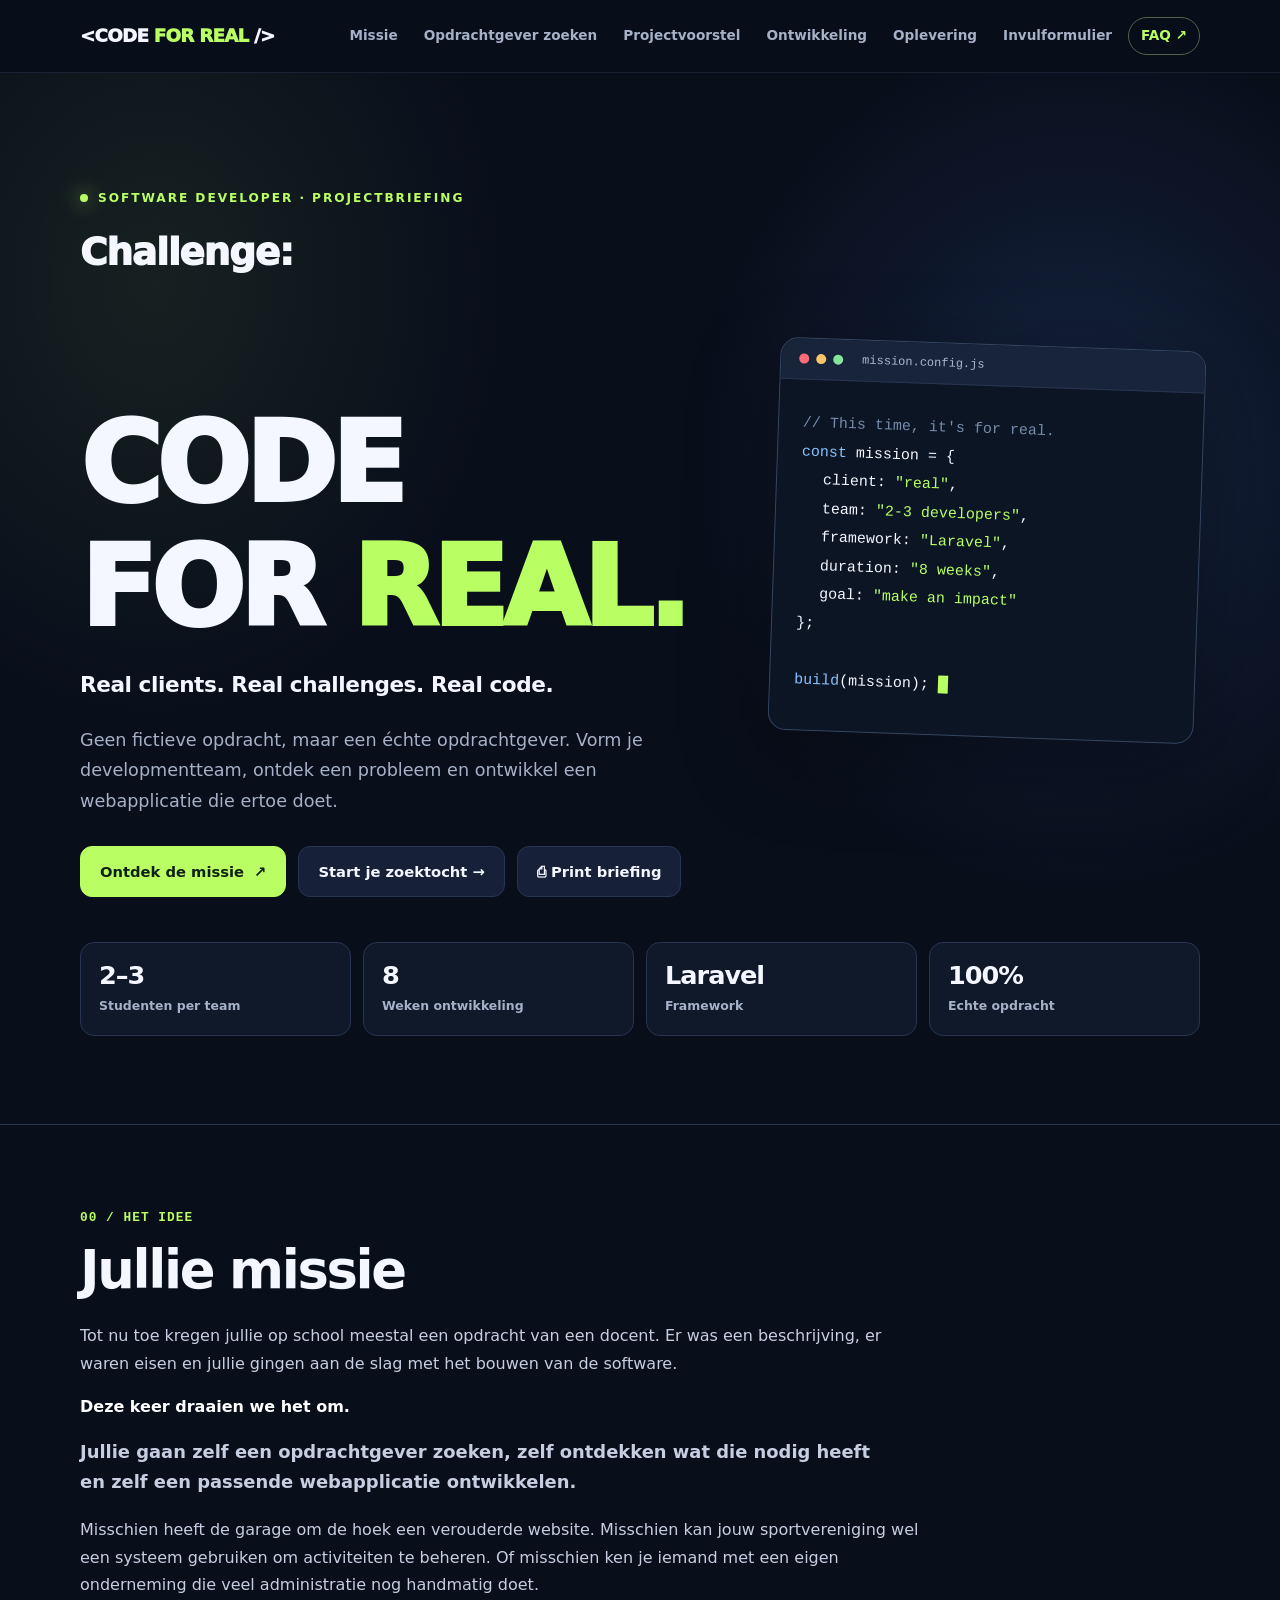
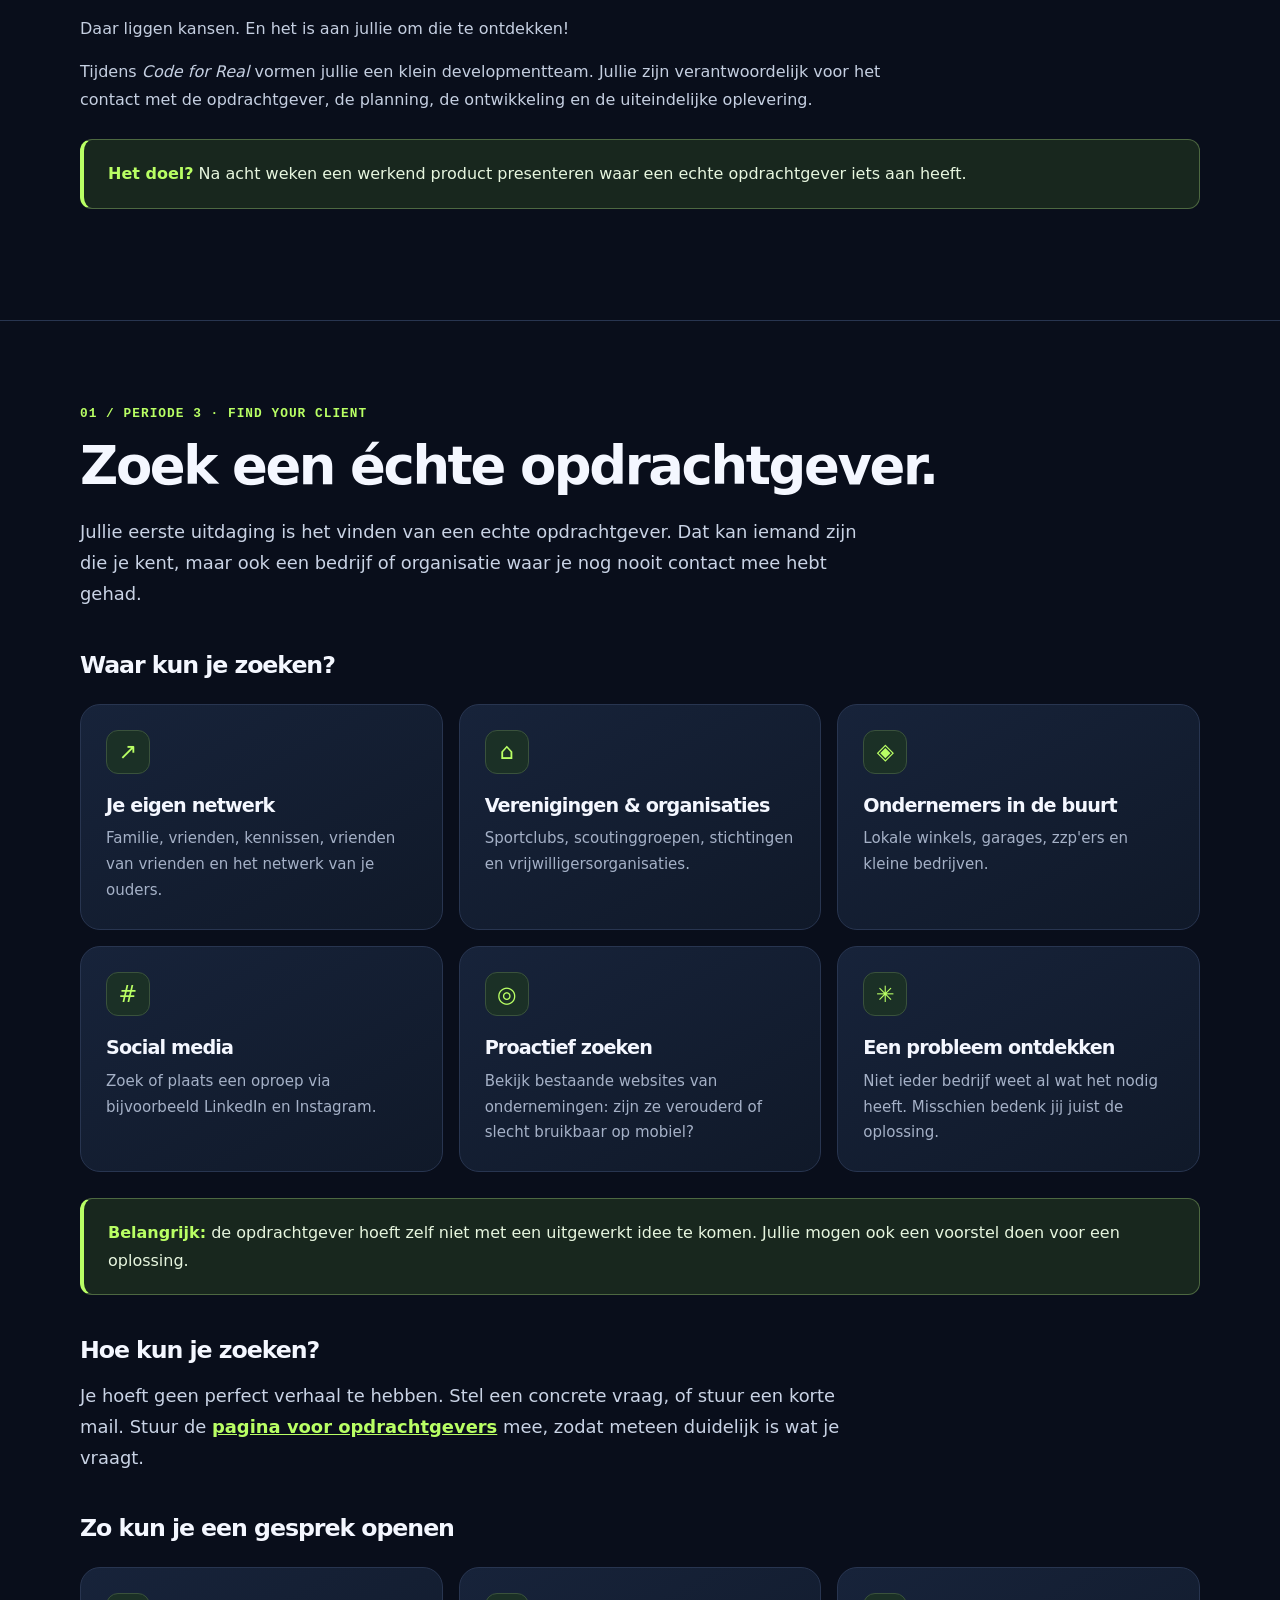
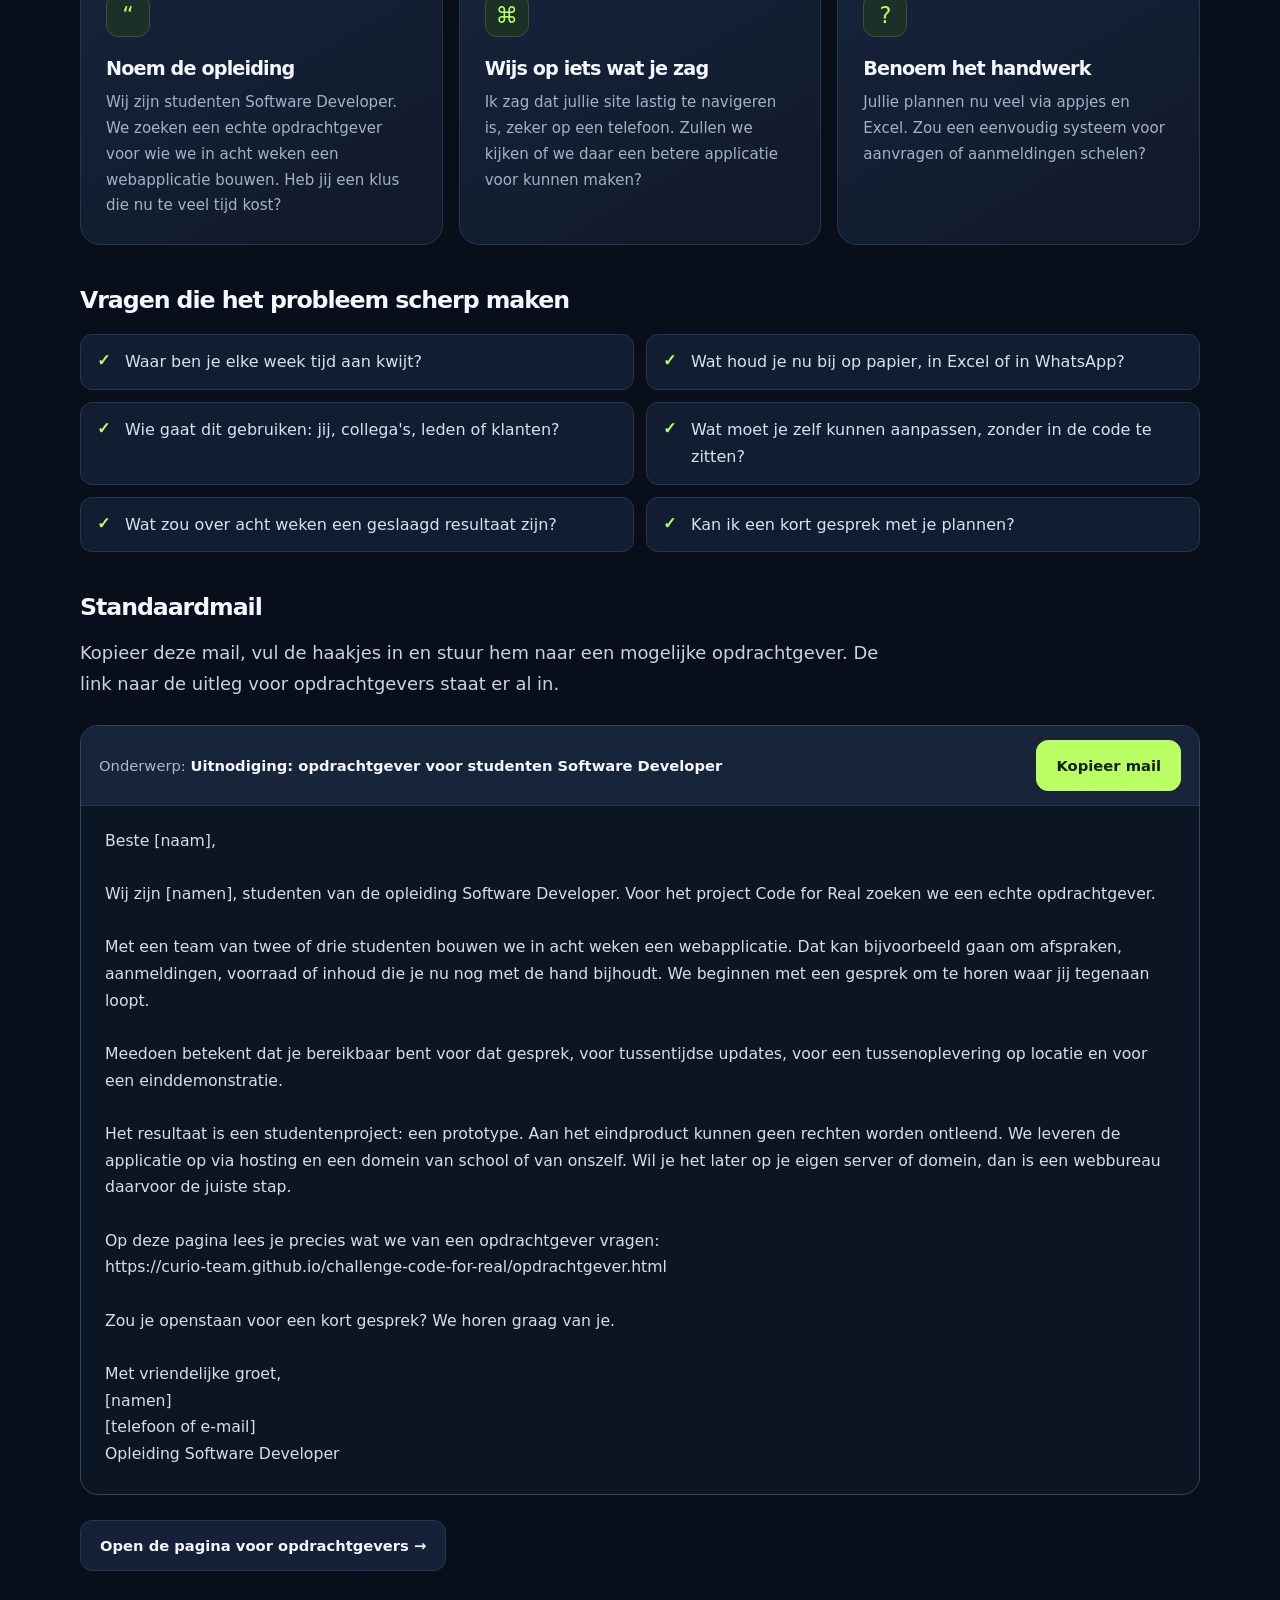
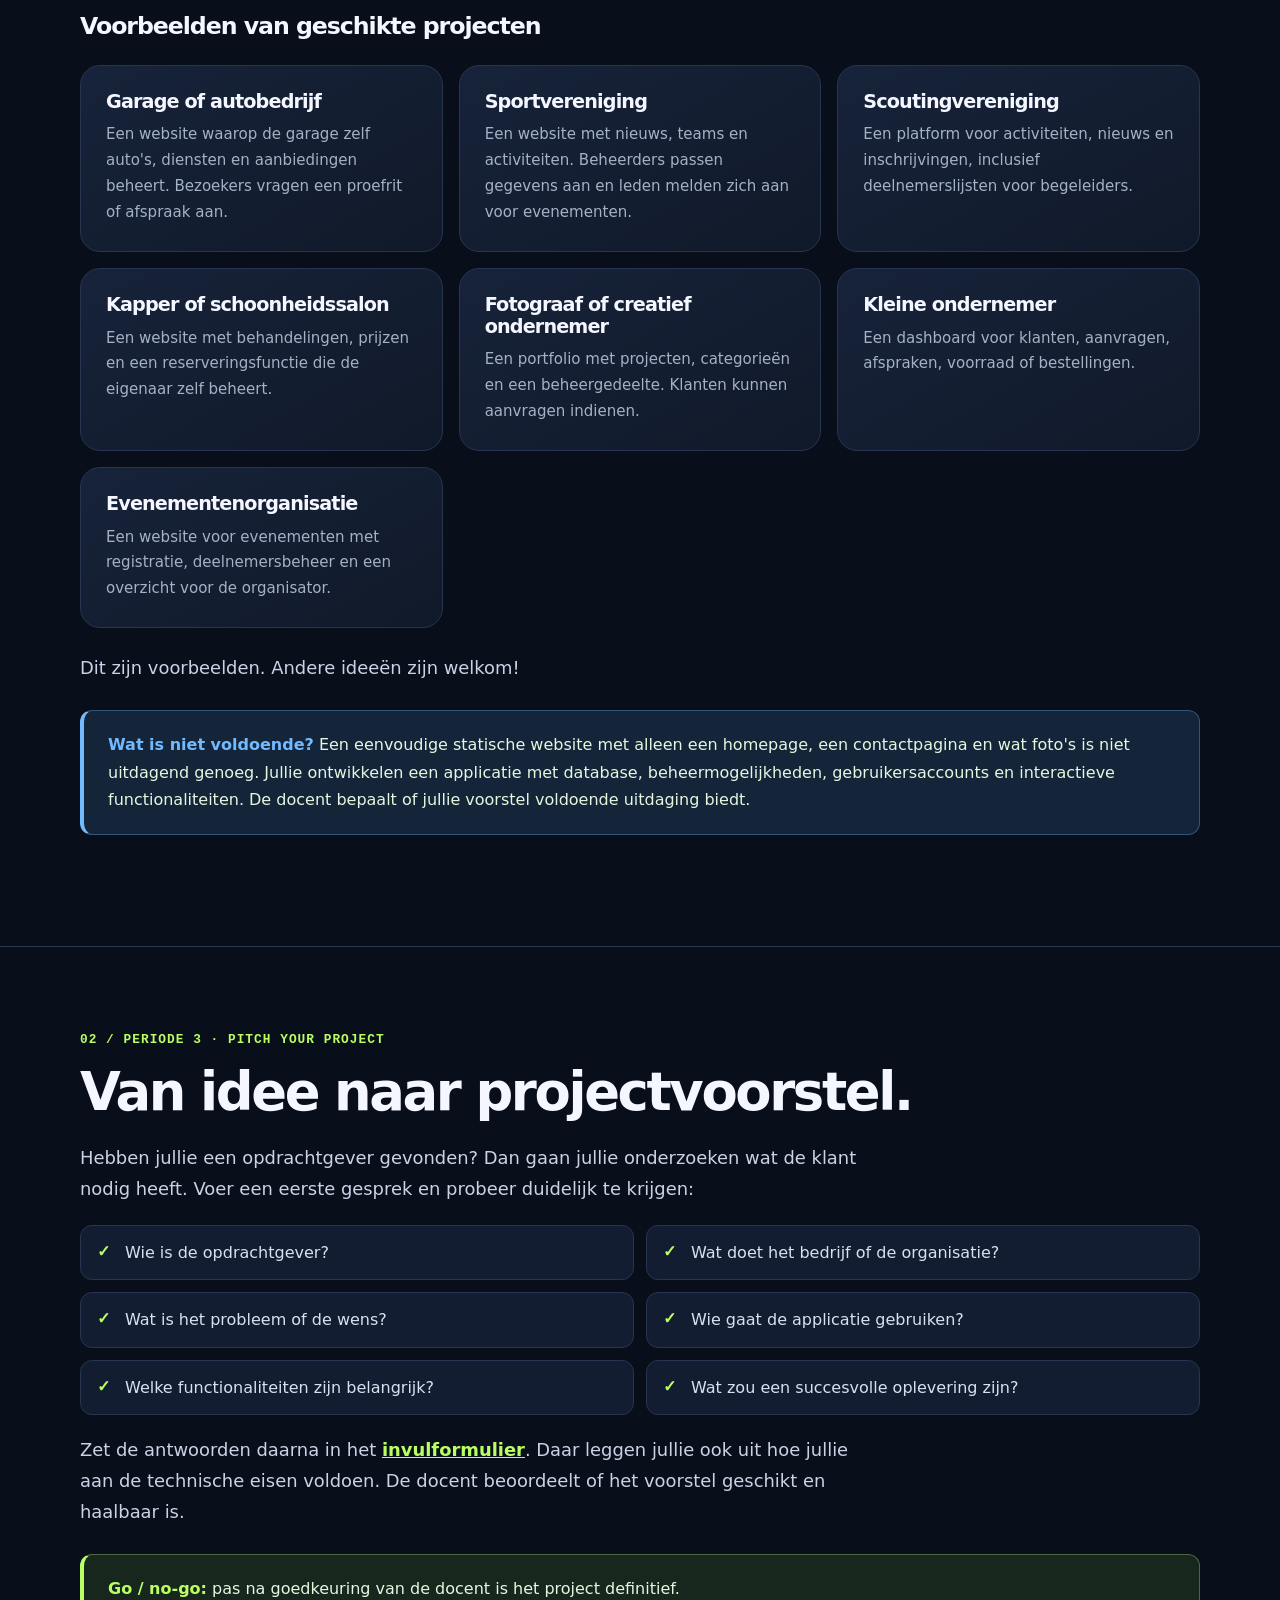
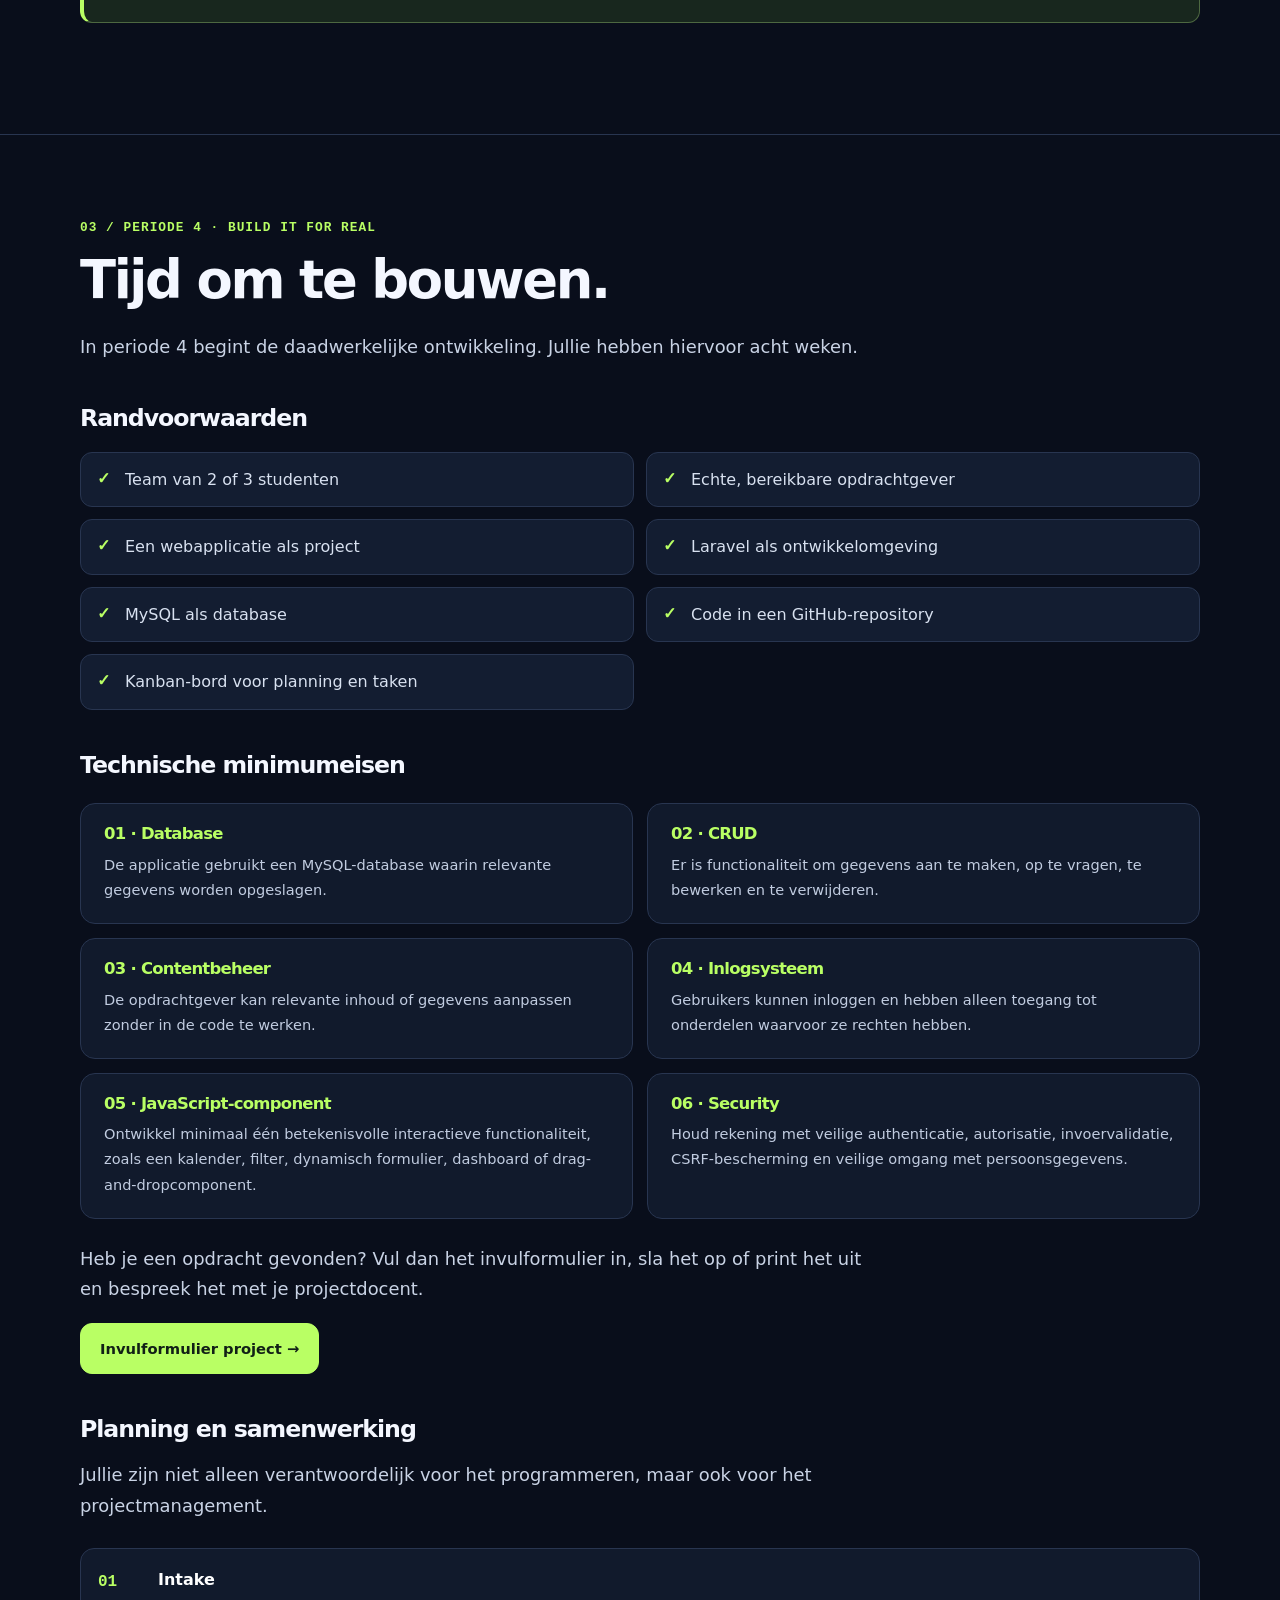
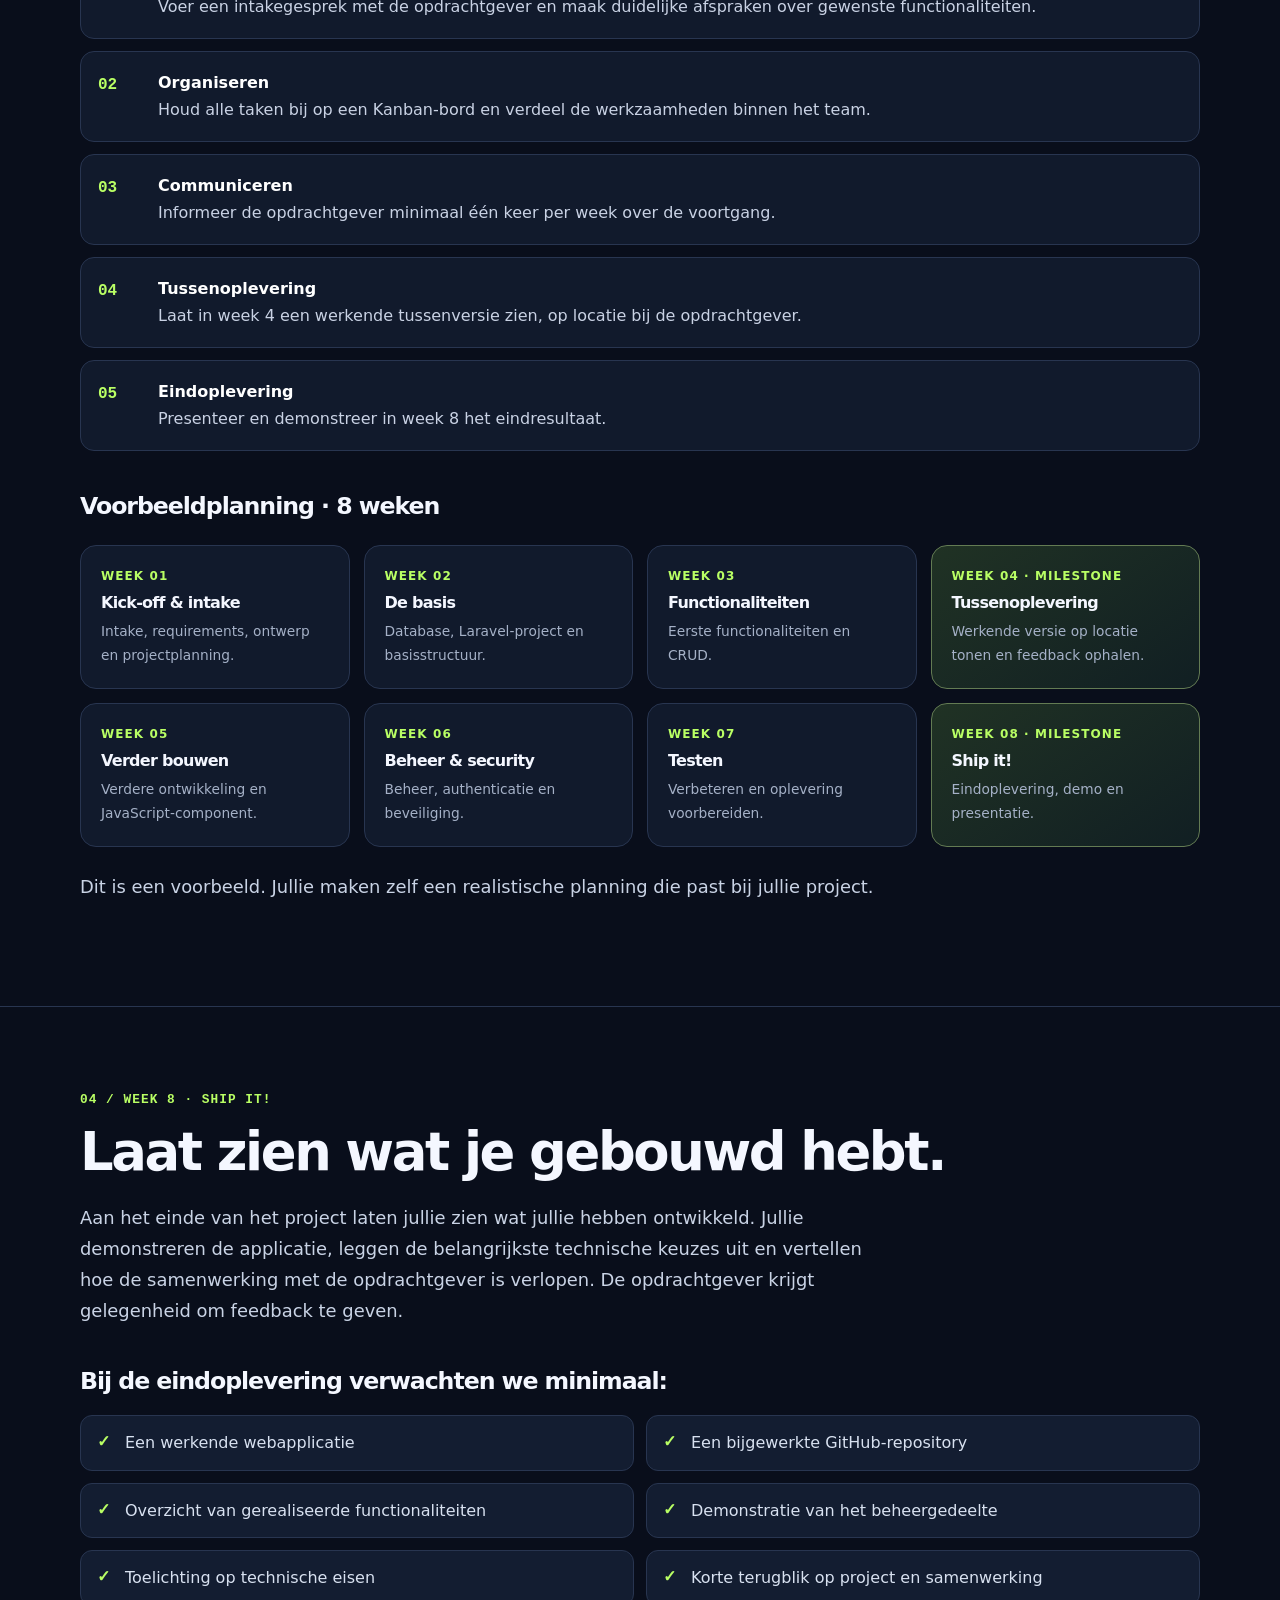
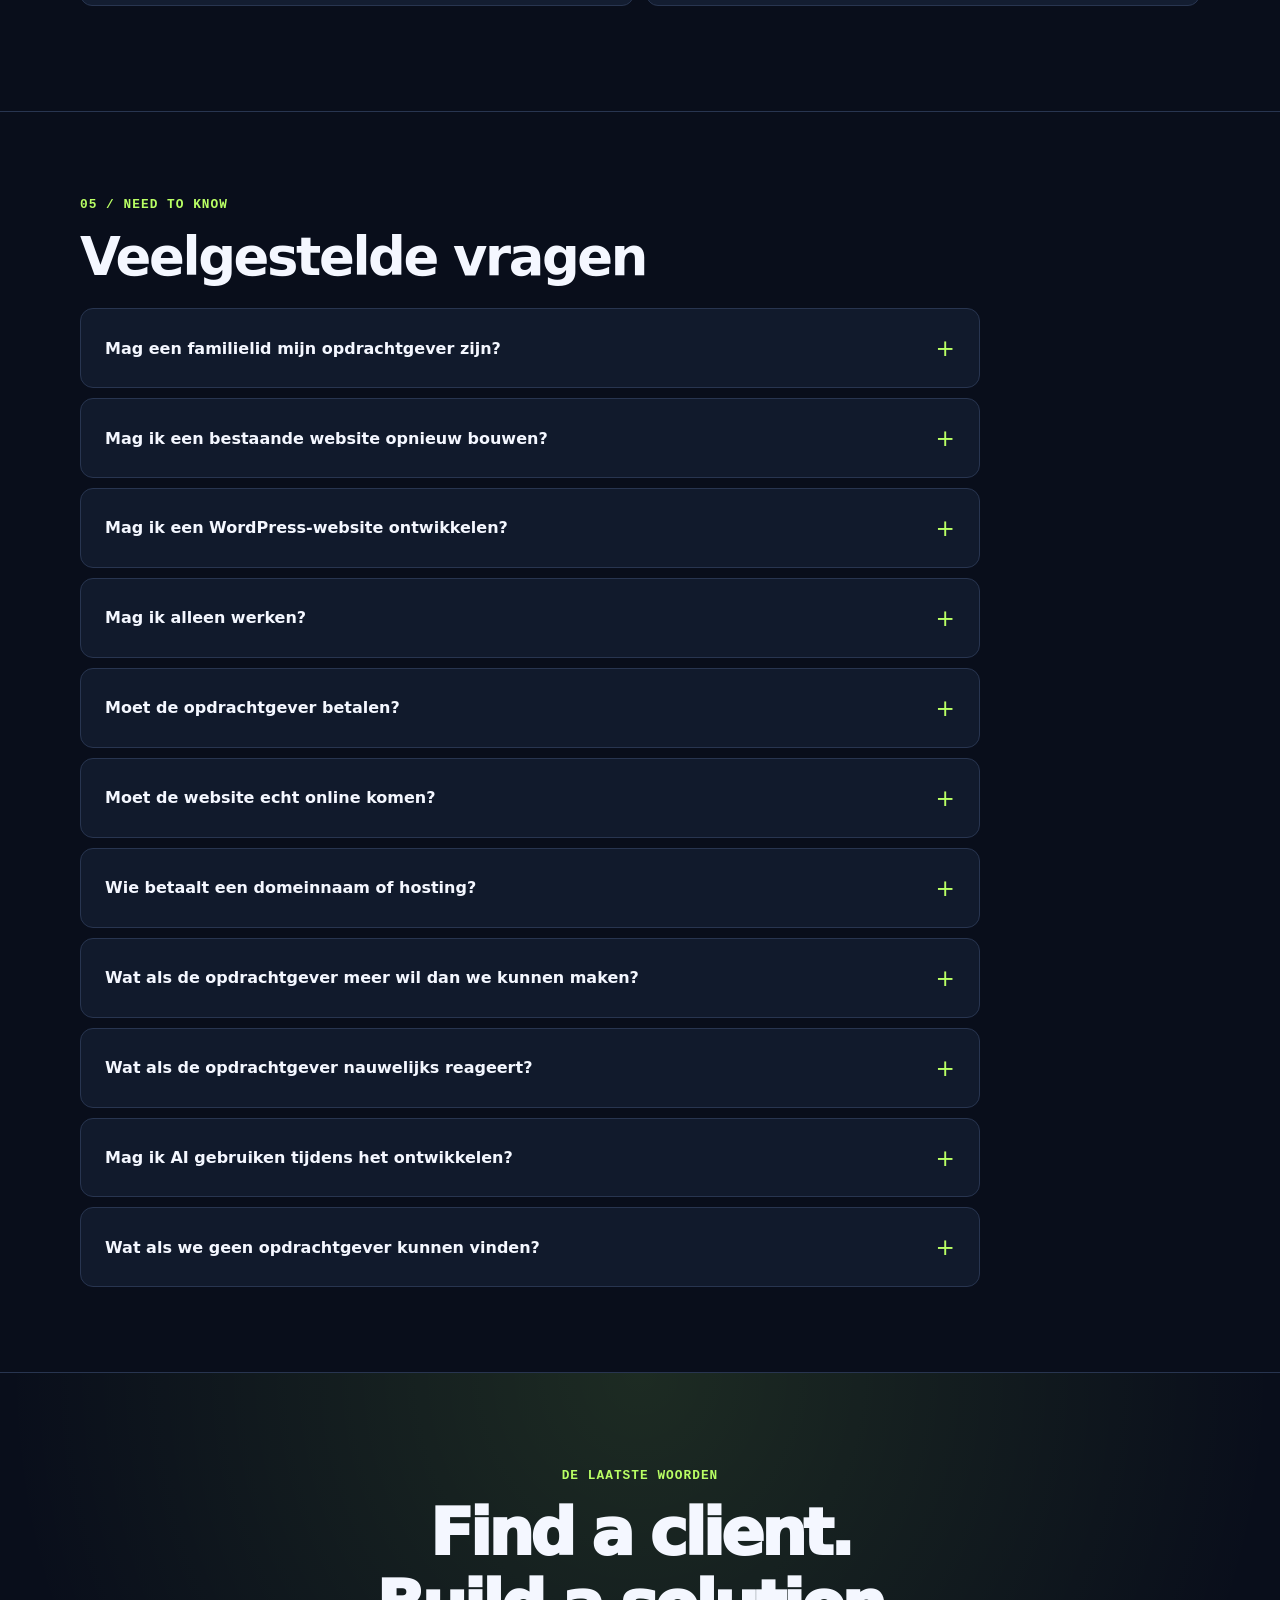
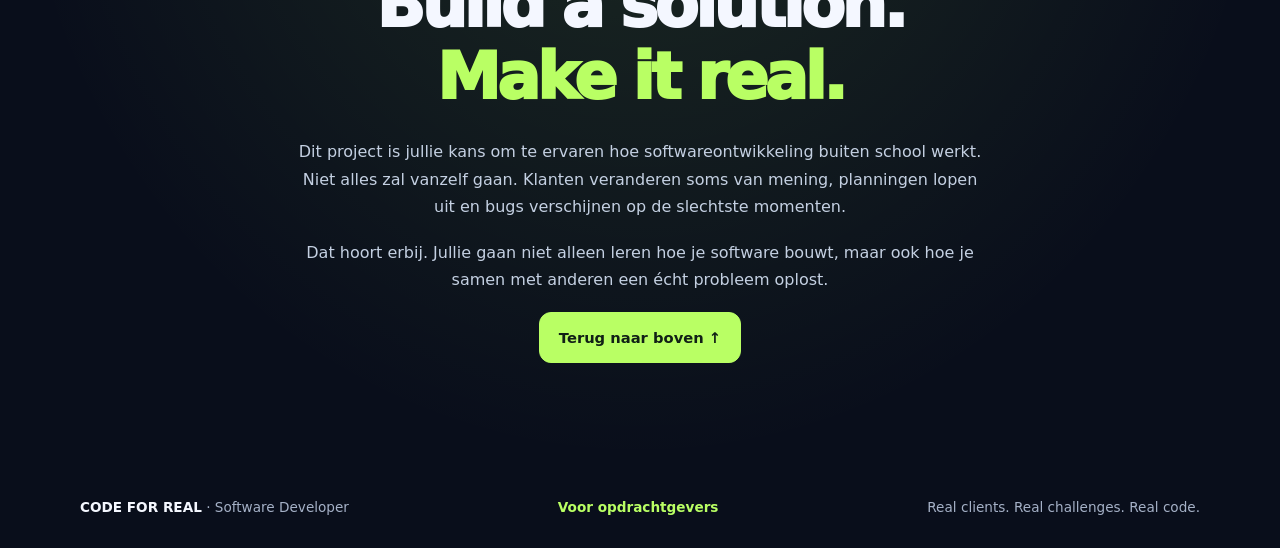
==== commit d294db77: "add extra questions to the form" ====
--- a/index.html
+++ b/index.html
@@ -167,7 +167,7 @@
 Het resultaat is een studentenproject: een prototype. Aan het eindproduct kunnen geen rechten worden ontleend. We leveren de applicatie op via hosting en een domein van school of van onszelf. Wil je het later op je eigen server of domein, dan is een webbureau daarvoor de juiste stap.
 
 Op deze pagina lees je precies wat we van een opdrachtgever vragen:
-<span id="client-page-url">opdrachtgever.html</span>
+<span id="client-page-url">https://curio-team.github.io/challenge-code-for-real/opdrachtgever.html</span>
 
 Zou je openstaan voor een kort gesprek? We horen graag van je.
 
@@ -226,7 +226,7 @@
           <li>Welke functionaliteiten zijn belangrijk?</li>
           <li>Wat zou een succesvolle oplevering zijn?</li>
         </ul>
-        <p class="intro">Daarna vullen jullie het document <strong>Projectvoorstel &amp; Goedkeuringschecklist</strong> in. Hierin leggen jullie uit wat jullie gaan bouwen en hoe jullie aan de technische eisen voldoen. De docent beoordeelt of het voorstel geschikt en haalbaar is.</p>
+        <p class="intro">Zet de antwoorden daarna in het <a href="invulformulier.html">invulformulier</a>. Daar leggen jullie ook uit hoe jullie aan de technische eisen voldoen. De docent beoordeelt of het voorstel geschikt en haalbaar is.</p>
         <div class="callout"><strong>Go / no-go:</strong> pas na goedkeuring van de docent is het project definitief.</div>
       </div>
     </section>
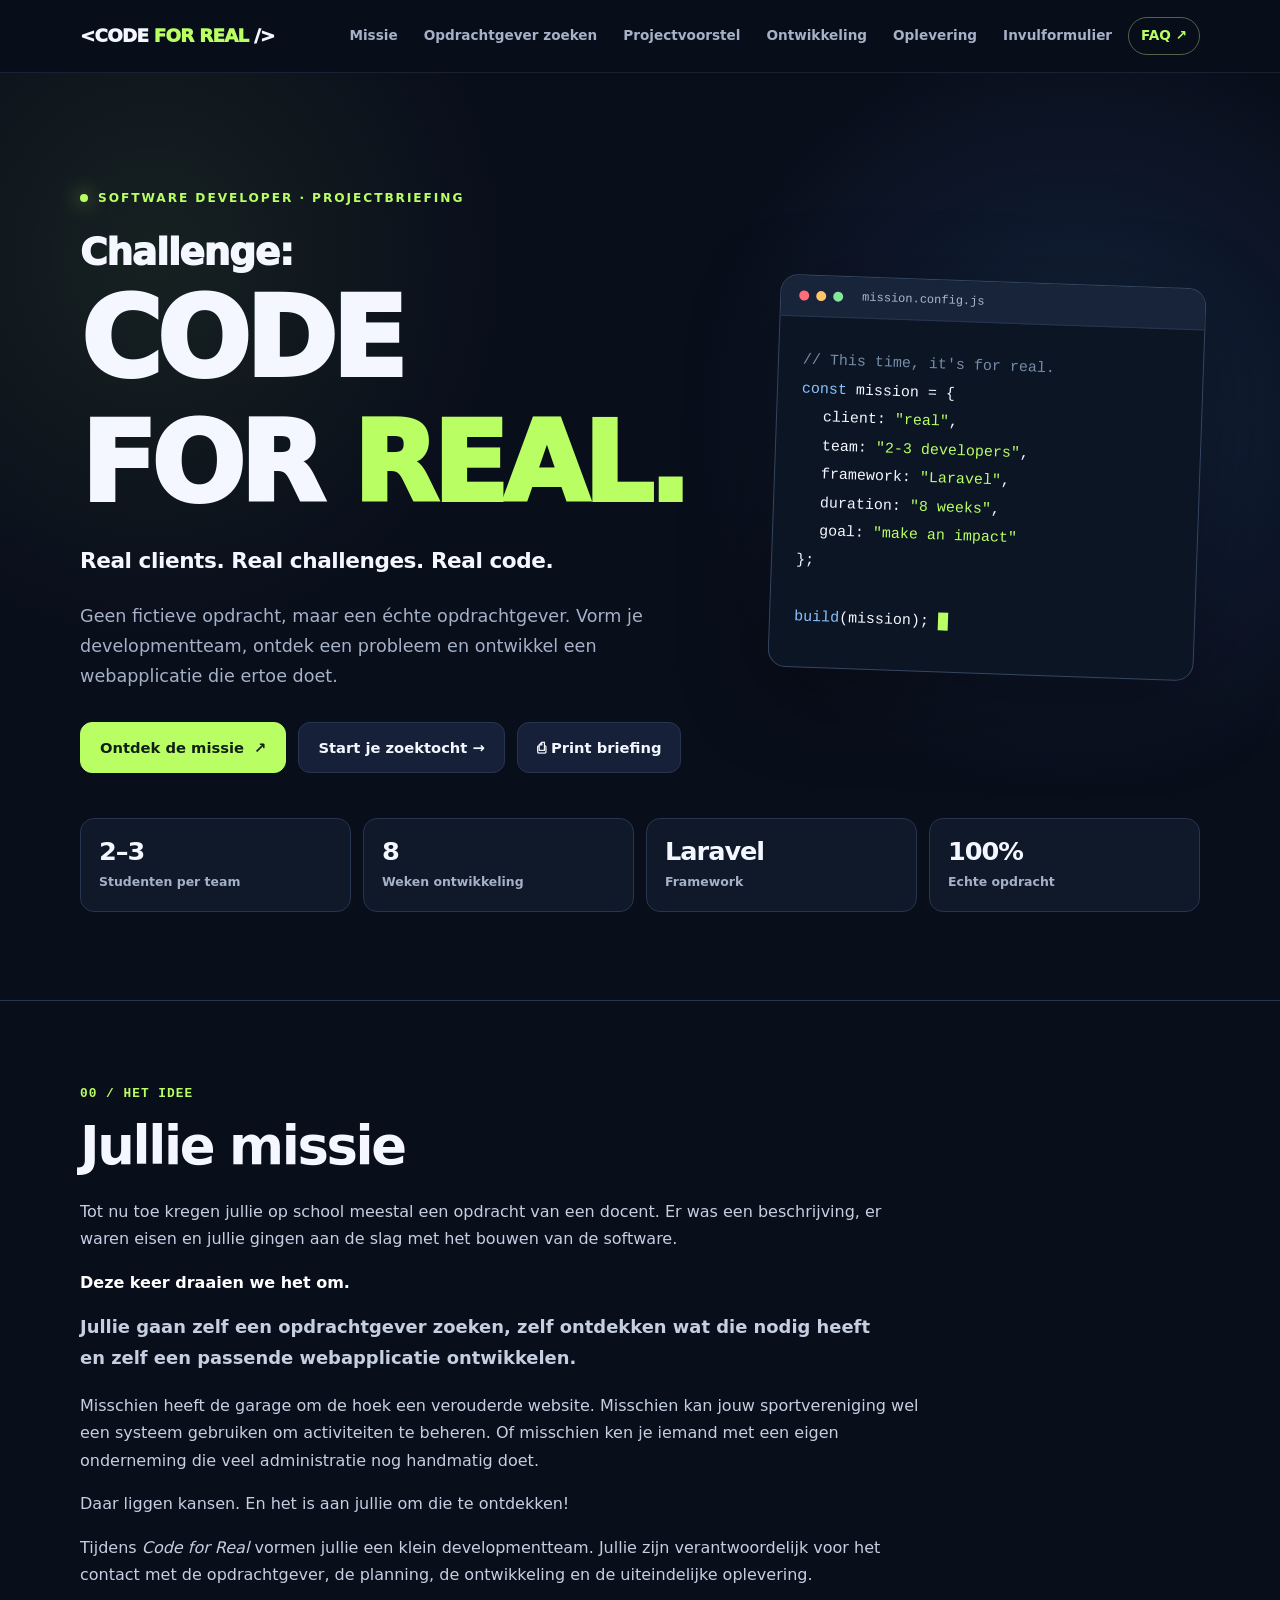
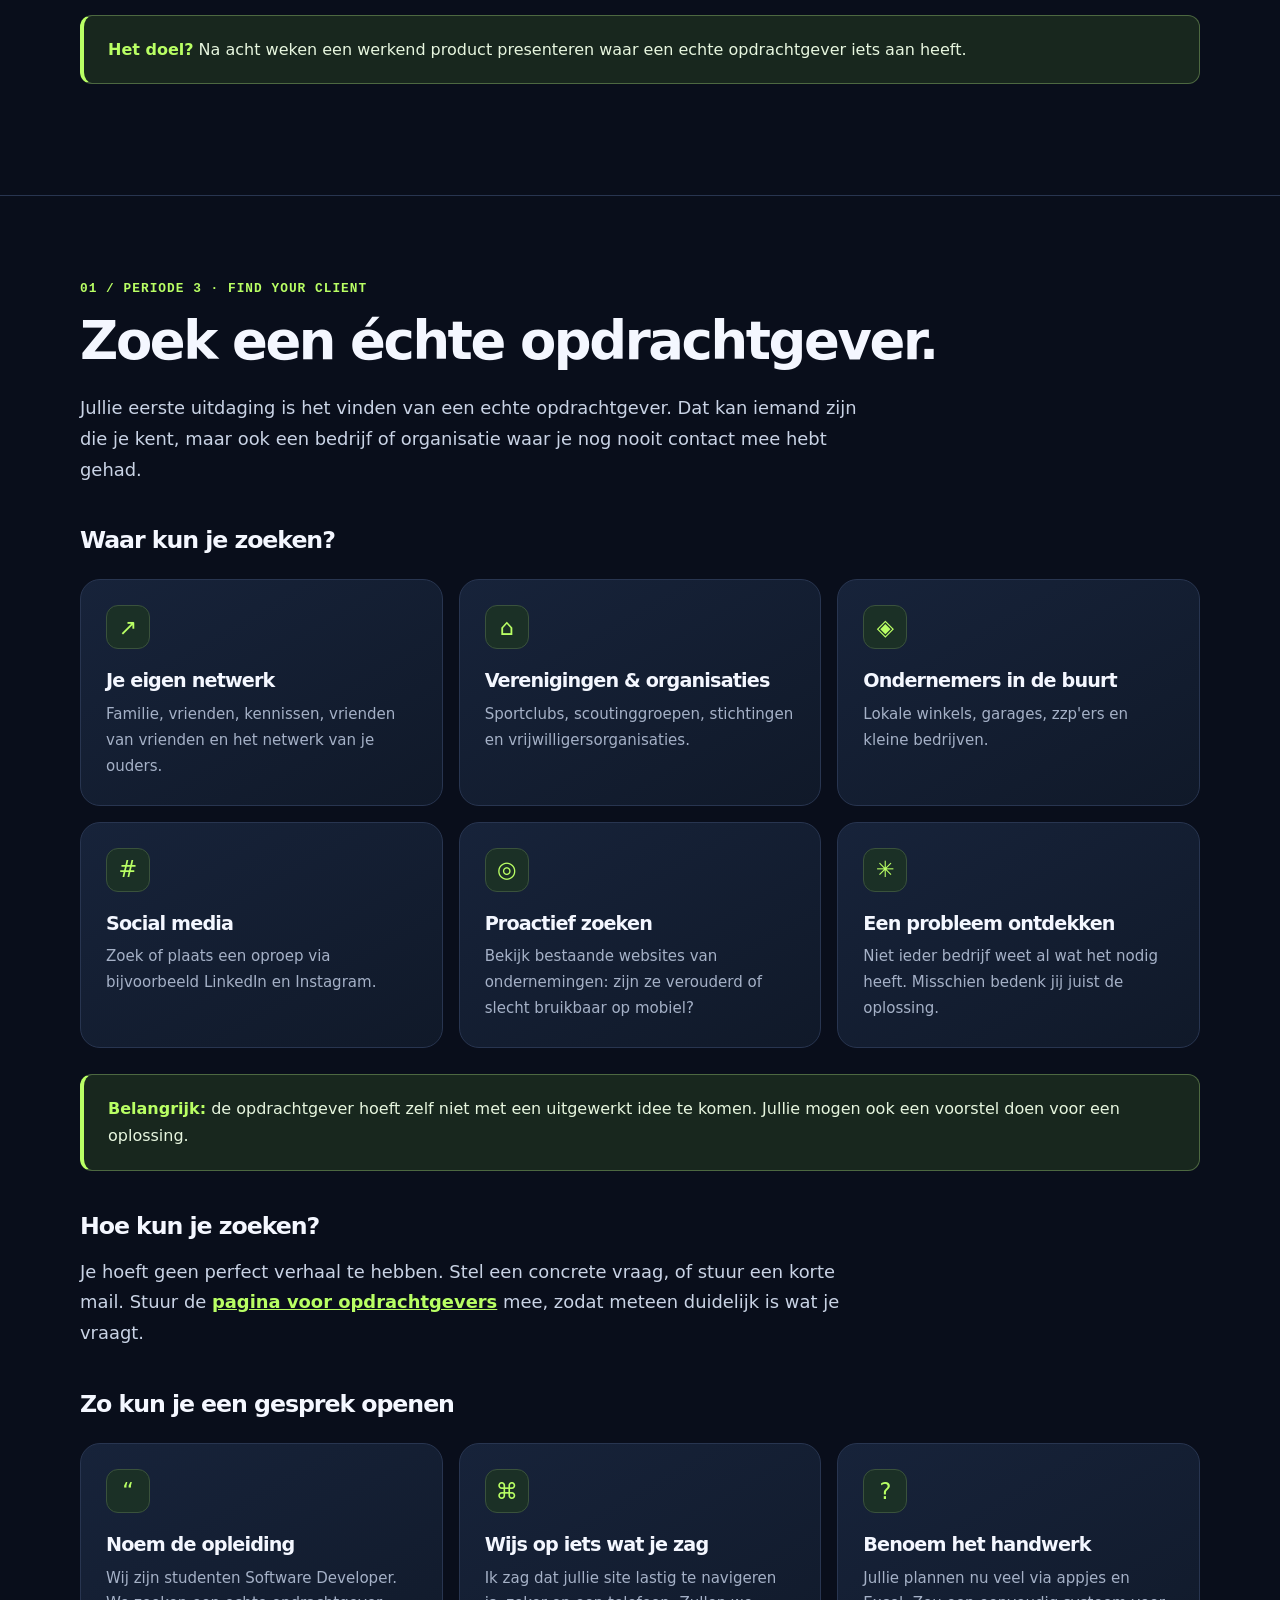
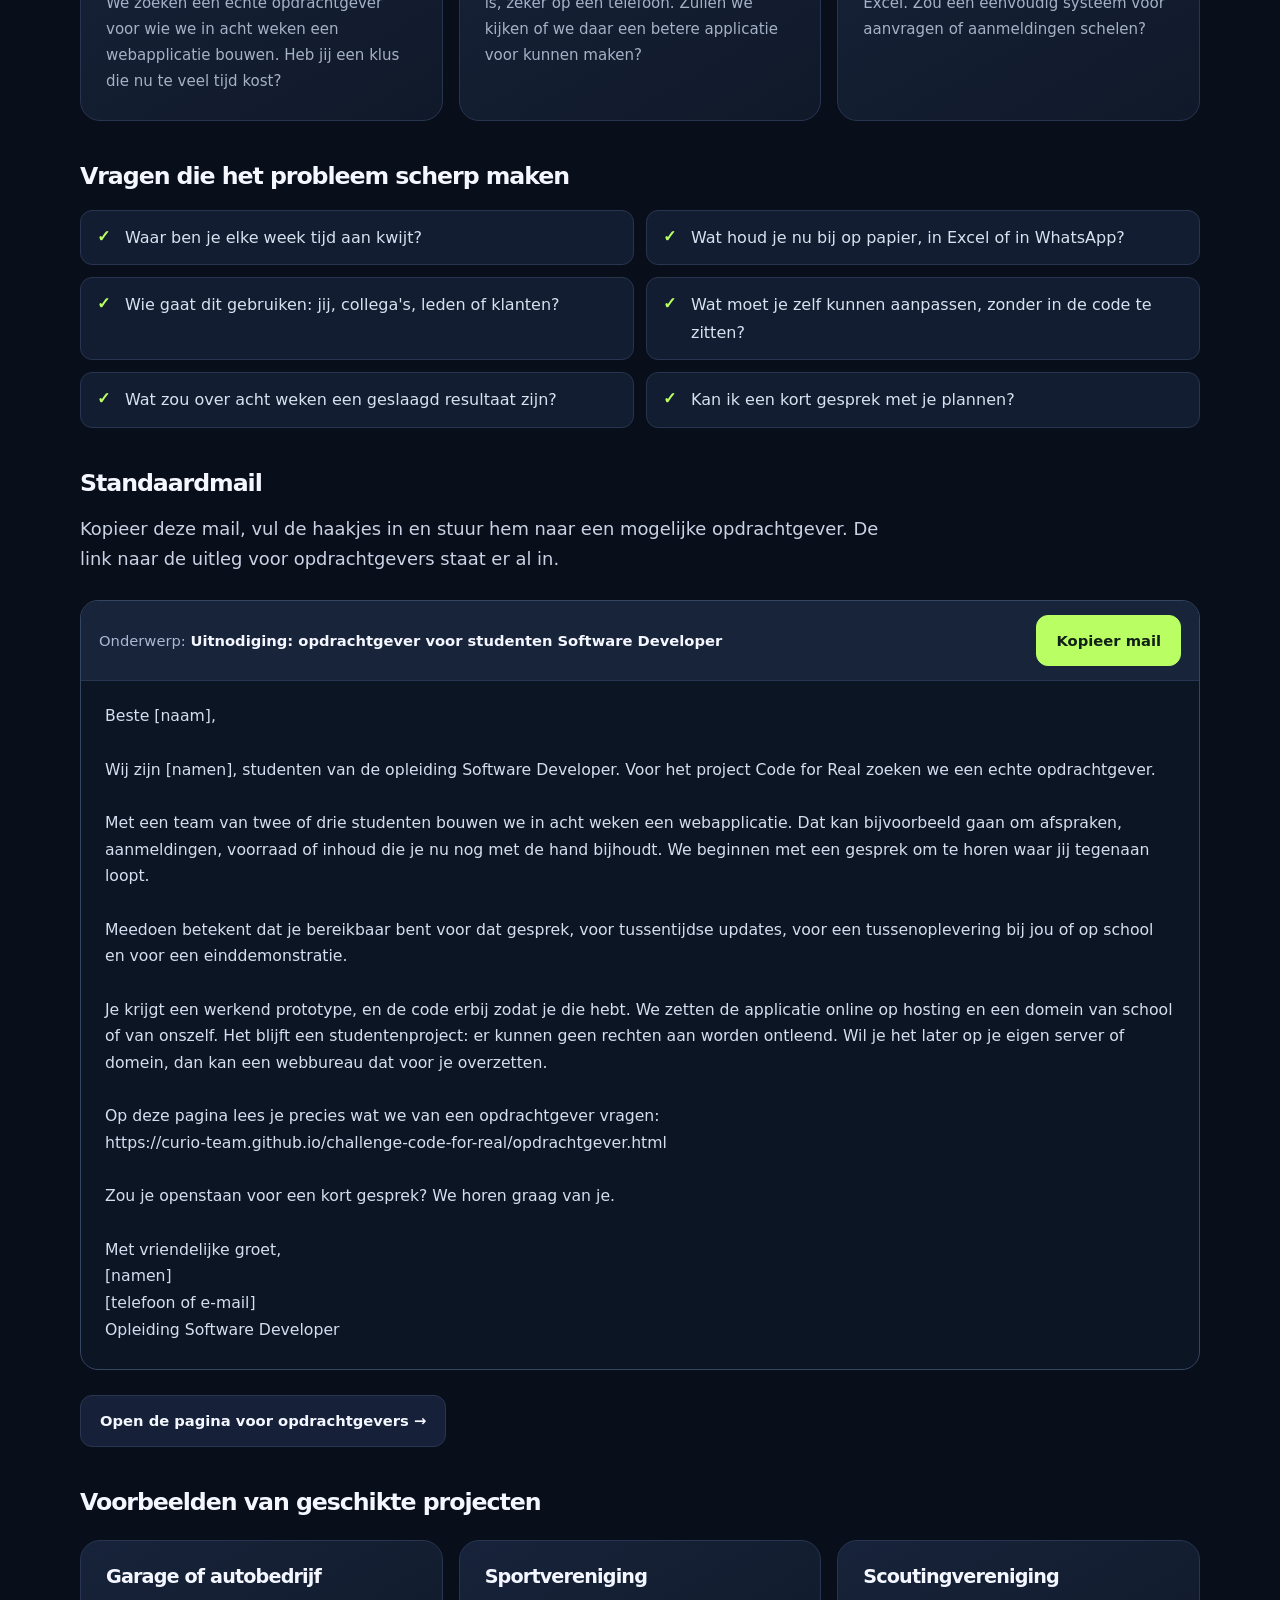
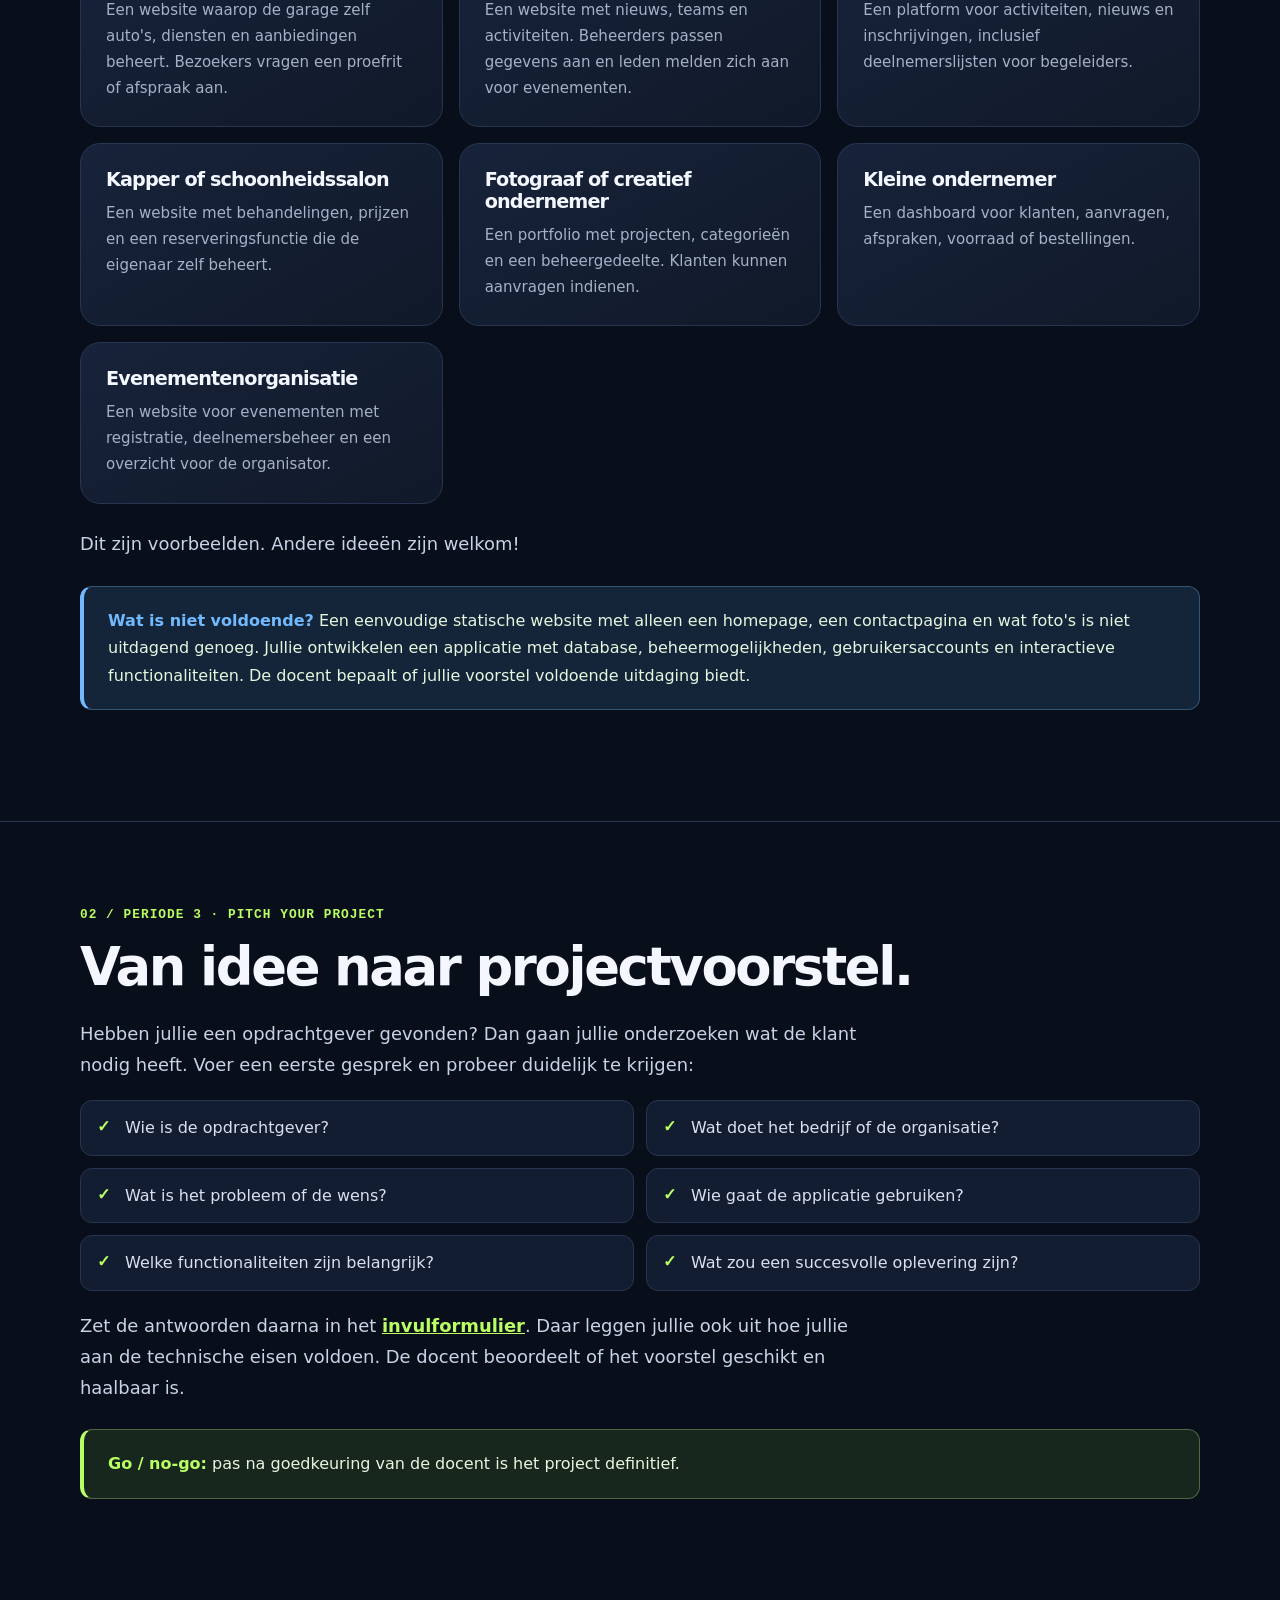
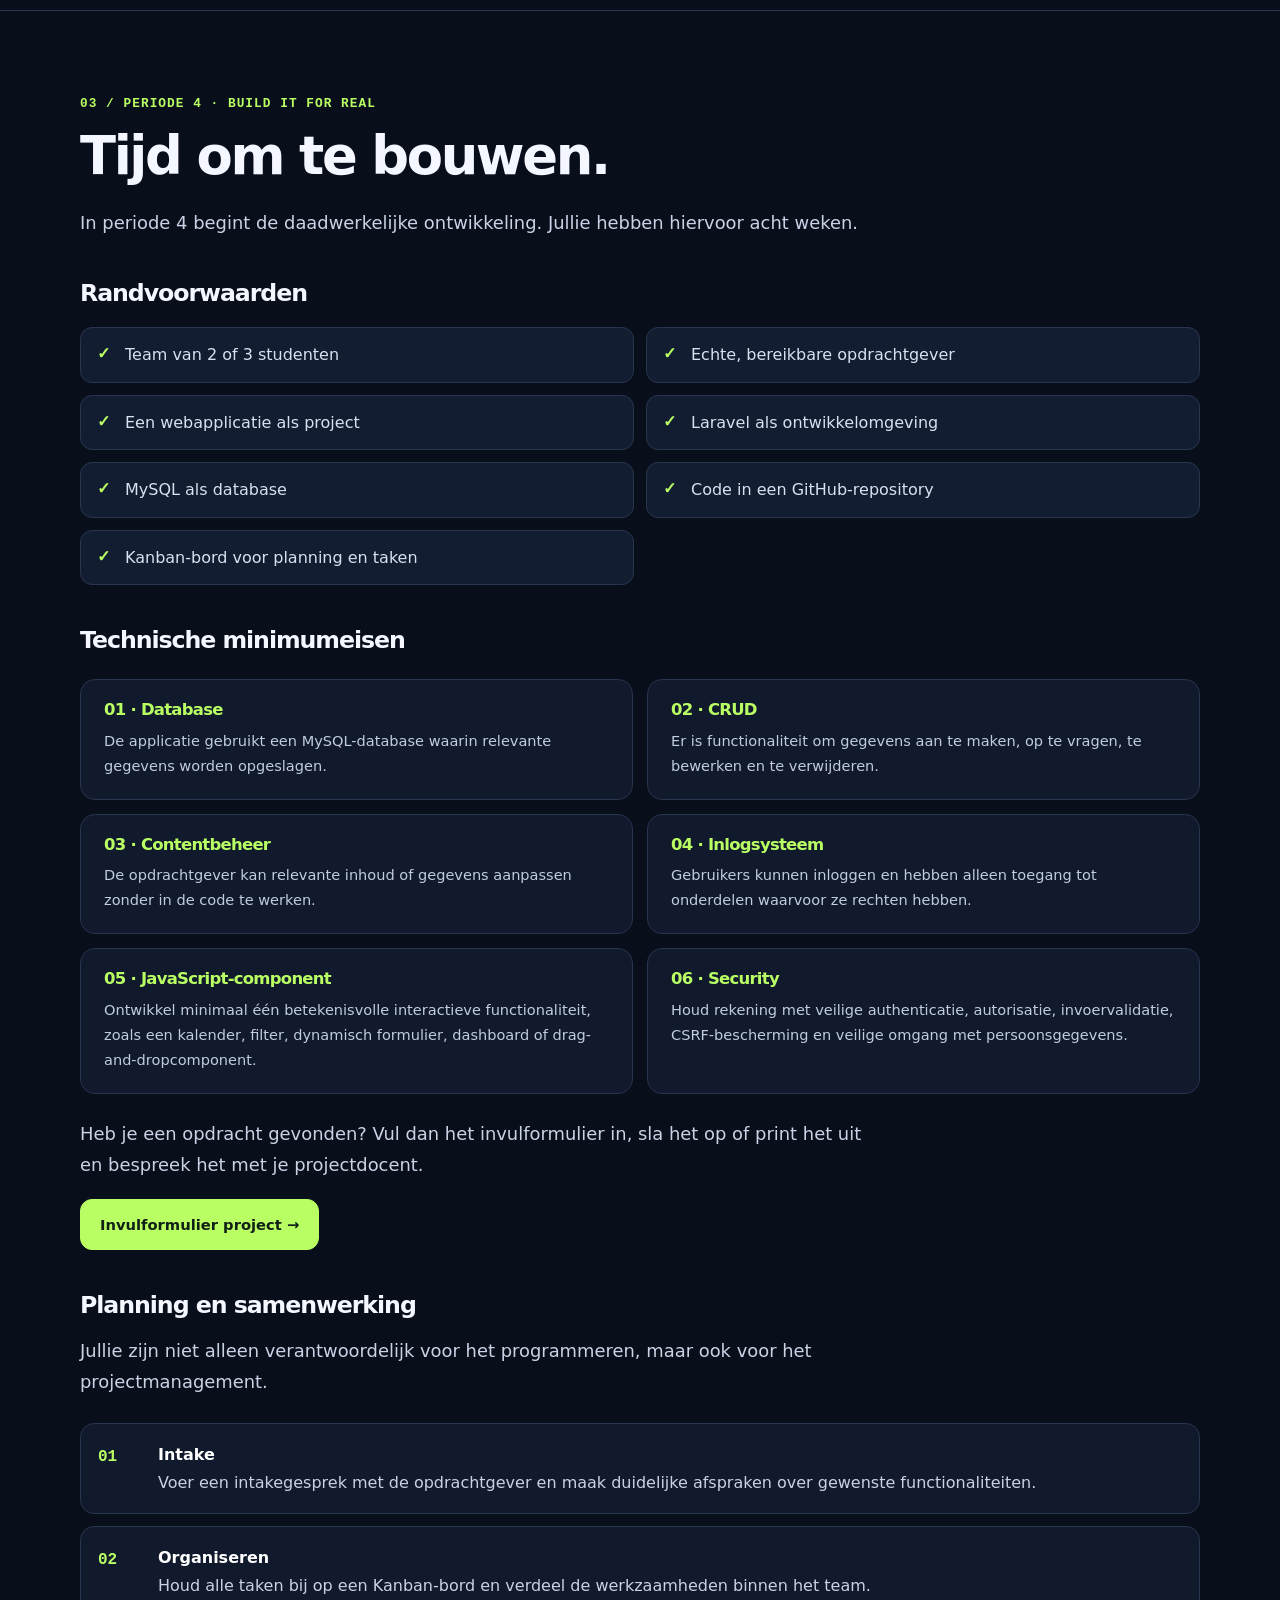
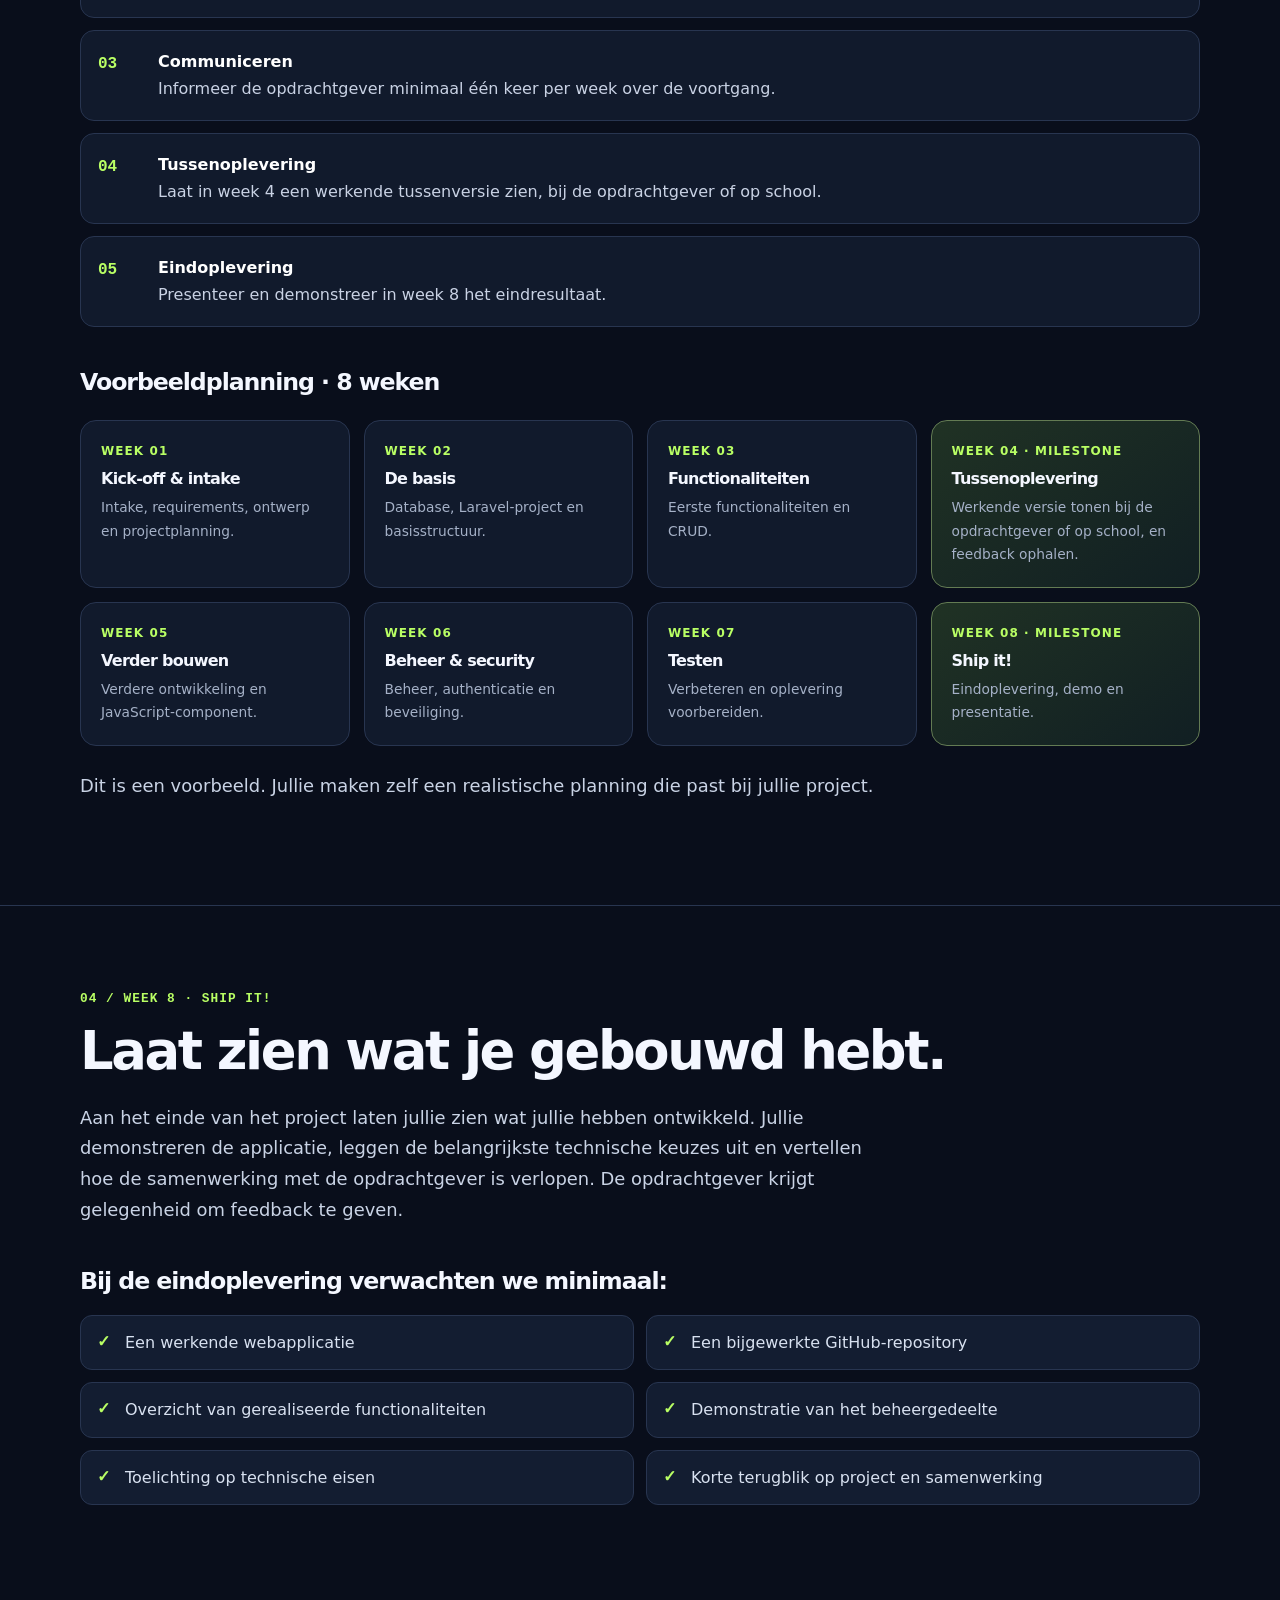
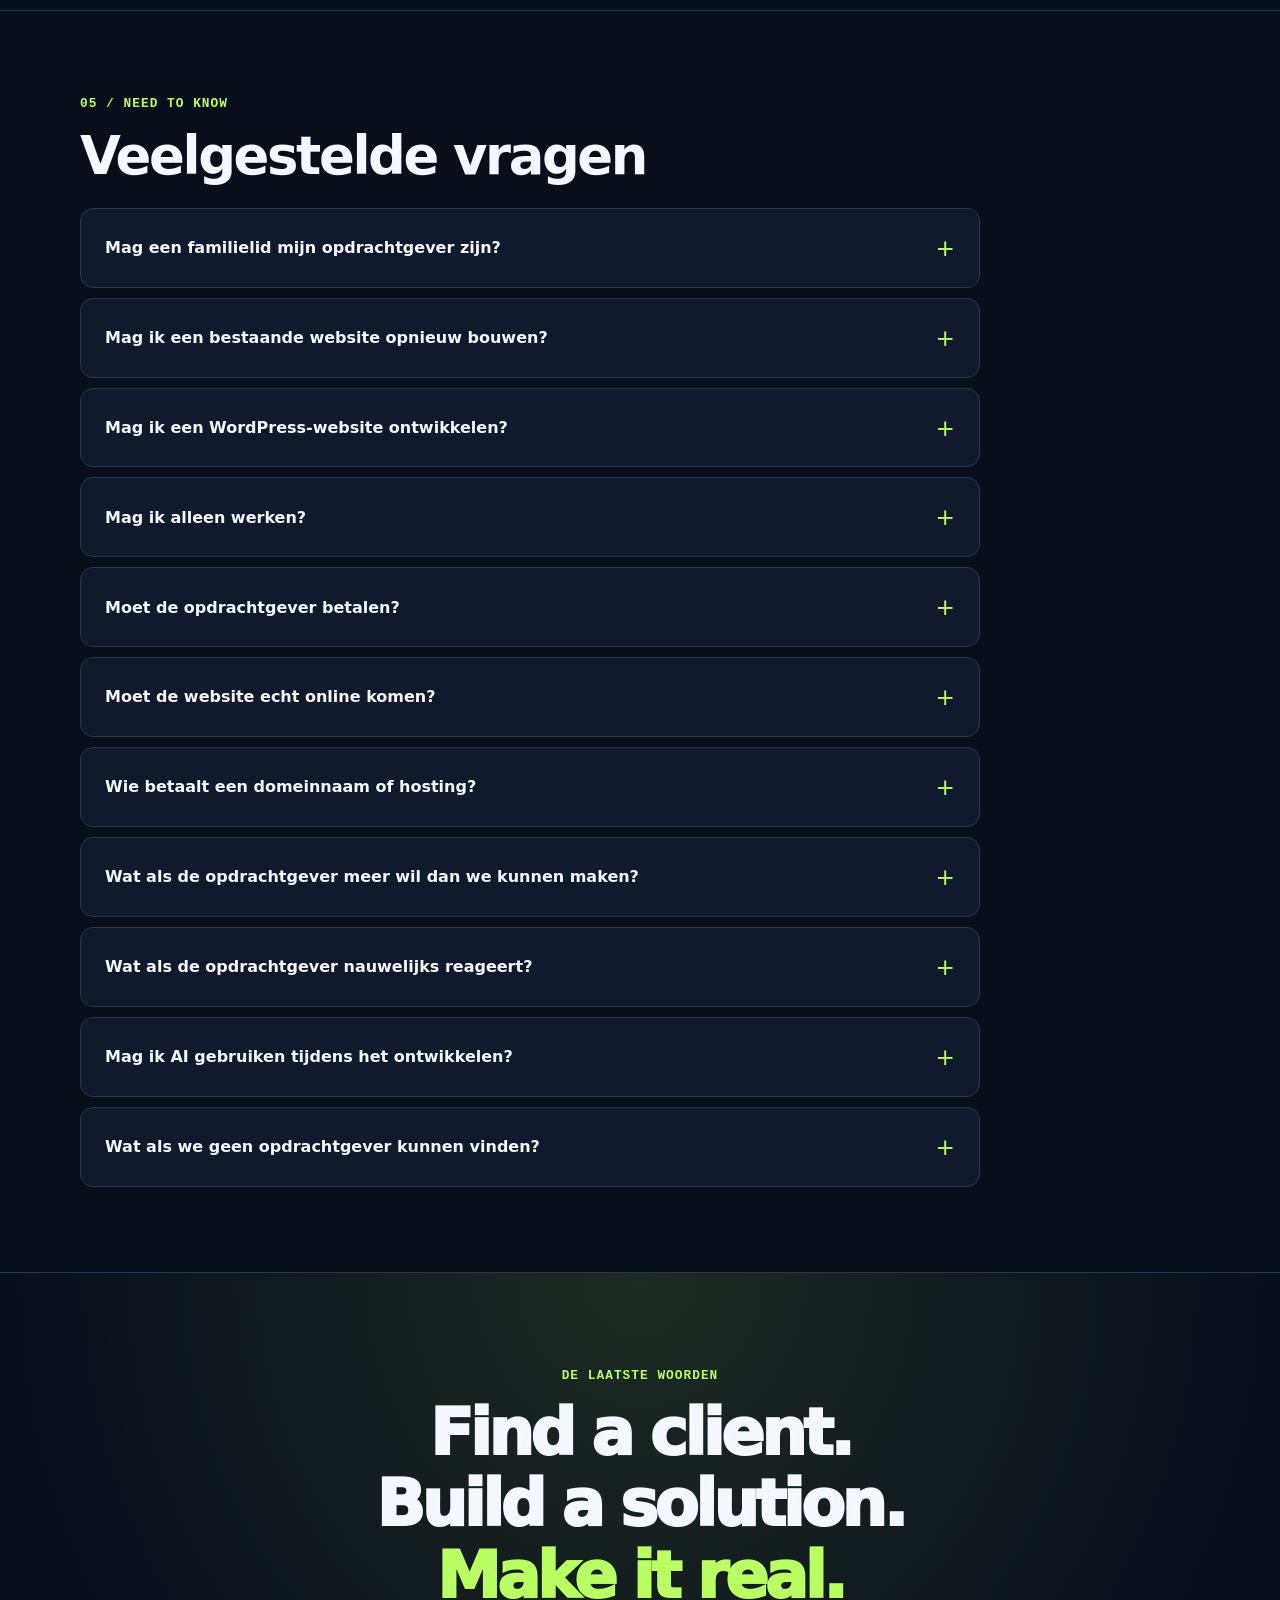
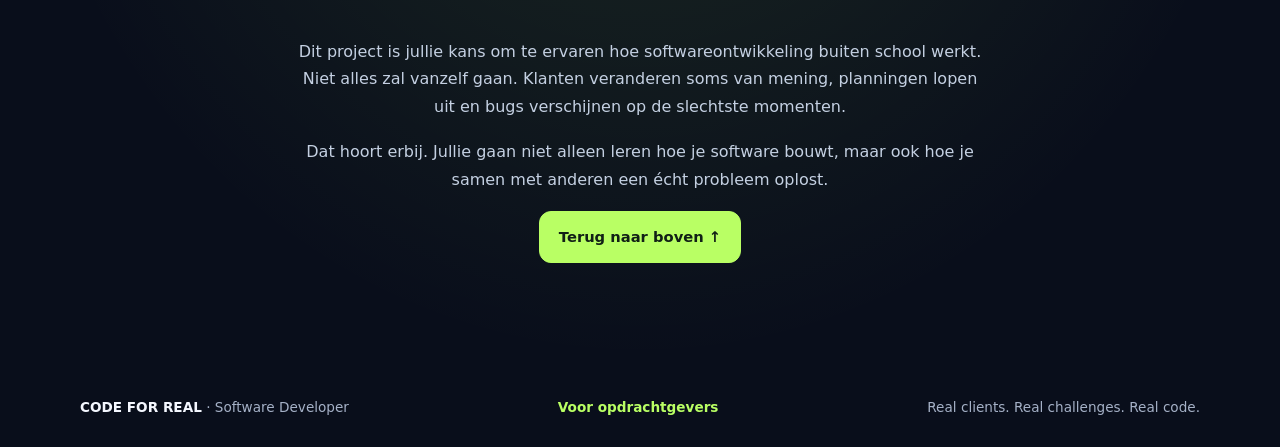
==== commit 93c6c006: "add details" ====
--- a/index.html
+++ b/index.html
@@ -6,6 +6,9 @@
   <meta name="theme-color" content="#0a1020">
   <meta name="description" content="Code for Real: echte opdrachtgevers, echte uitdagingen, echte code. De projectbriefing voor Software Developer studenten.">
   <title>Challenge: Code For Real — Projectbriefing</title>
+  <link rel="icon" href="favicon.ico" sizes="any">
+  <link rel="icon" href="images/favicon.png" type="image/png">
+  <link rel="apple-touch-icon" href="images/apple-touch-icon.png">
   <link rel="stylesheet" href="css/style.css">
   <script src="js/main.js" defer></script>
 </head>
@@ -30,7 +33,7 @@
       <div class="hero-grid">
         <div>
           <div class="eyebrow"><span class="dot"></span> Software Developer · Projectbriefing</div>
-          <h1><span class="challenge">Challenge:</span><br>CODE<br>FOR <span>REAL.</span></h1>
+          <h1><span class="challenge">Challenge:</span>CODE<br>FOR <span>REAL.</span></h1>
           <p class="tagline">Real clients. Real challenges. Real code.</p>
           <p class="lead">Geen fictieve opdracht, maar een échte opdrachtgever. Vorm je developmentteam, ontdek een probleem en ontwikkel een webapplicatie die ertoe doet.</p>
           <div class="hero-actions">
@@ -162,9 +165,9 @@
 
 Met een team van twee of drie studenten bouwen we in acht weken een webapplicatie. Dat kan bijvoorbeeld gaan om afspraken, aanmeldingen, voorraad of inhoud die je nu nog met de hand bijhoudt. We beginnen met een gesprek om te horen waar jij tegenaan loopt.
 
-Meedoen betekent dat je bereikbaar bent voor dat gesprek, voor tussentijdse updates, voor een tussenoplevering op locatie en voor een einddemonstratie.
-
-Het resultaat is een studentenproject: een prototype. Aan het eindproduct kunnen geen rechten worden ontleend. We leveren de applicatie op via hosting en een domein van school of van onszelf. Wil je het later op je eigen server of domein, dan is een webbureau daarvoor de juiste stap.
+Meedoen betekent dat je bereikbaar bent voor dat gesprek, voor tussentijdse updates, voor een tussenoplevering bij jou of op school en voor een einddemonstratie.
+
+Je krijgt een werkend prototype, en de code erbij zodat je die hebt. We zetten de applicatie online op hosting en een domein van school of van onszelf. Het blijft een studentenproject: er kunnen geen rechten aan worden ontleend. Wil je het later op je eigen server of domein, dan kan een webbureau dat voor je overzetten.
 
 Op deze pagina lees je precies wat we van een opdrachtgever vragen:
 <span id="client-page-url">https://curio-team.github.io/challenge-code-for-real/opdrachtgever.html</span>
@@ -288,7 +291,7 @@
             <p><strong>Communiceren</strong><br>Informeer de opdrachtgever minimaal één keer per week over de voortgang.</p>
           </div>
           <div class="step">
-            <p><strong>Tussenoplevering</strong><br>Laat in week 4 een werkende tussenversie zien, op locatie bij de opdrachtgever.</p>
+            <p><strong>Tussenoplevering</strong><br>Laat in week 4 een werkende tussenversie zien, bij de opdrachtgever of op school.</p>
           </div>
           <div class="step">
             <p><strong>Eindoplevering</strong><br>Presenteer en demonstreer in week 8 het eindresultaat.</p>
@@ -314,7 +317,7 @@
           <article class="week milestone">
             <div class="num">Week 04 · Milestone</div>
             <h3>Tussenoplevering</h3>
-            <p>Werkende versie op locatie tonen en feedback ophalen.</p>
+            <p>Werkende versie tonen bij de opdrachtgever of op school, en feedback ophalen.</p>
           </article>
           <article class="week">
             <div class="num">Week 05</div>
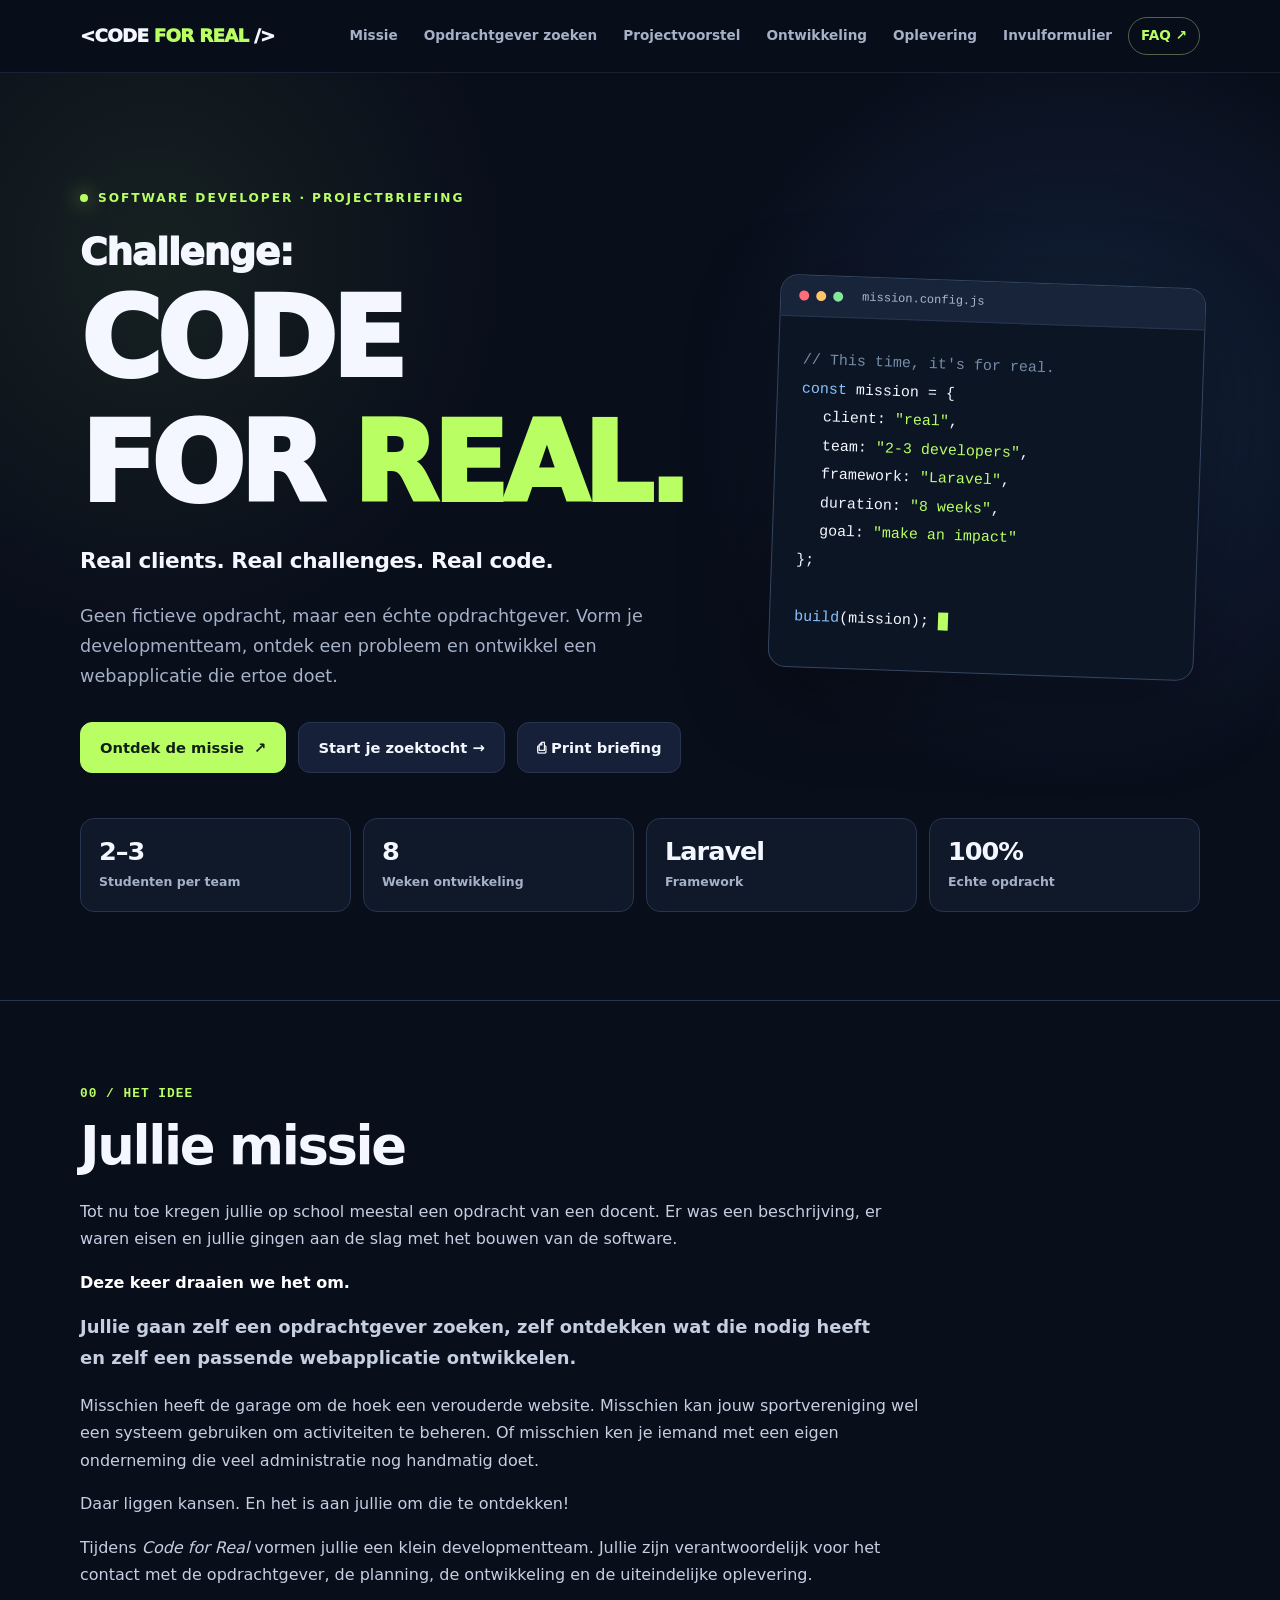
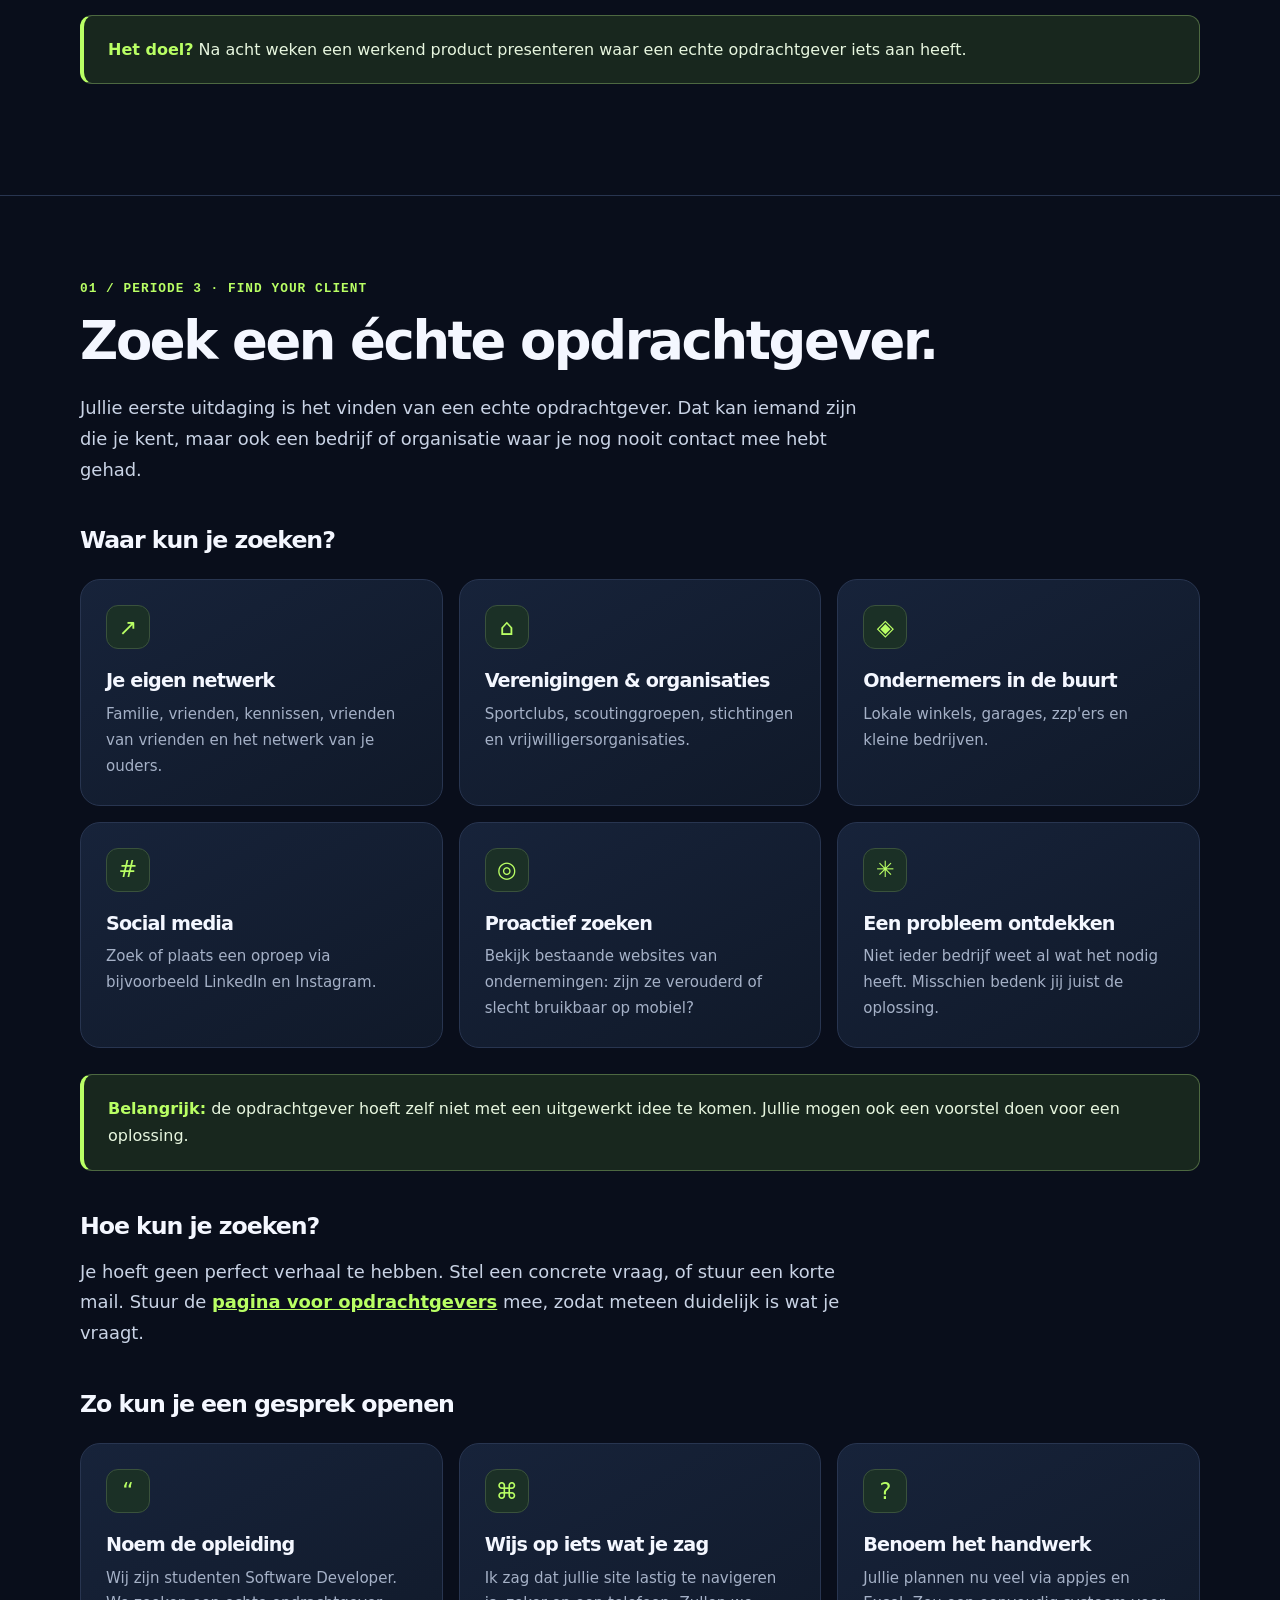
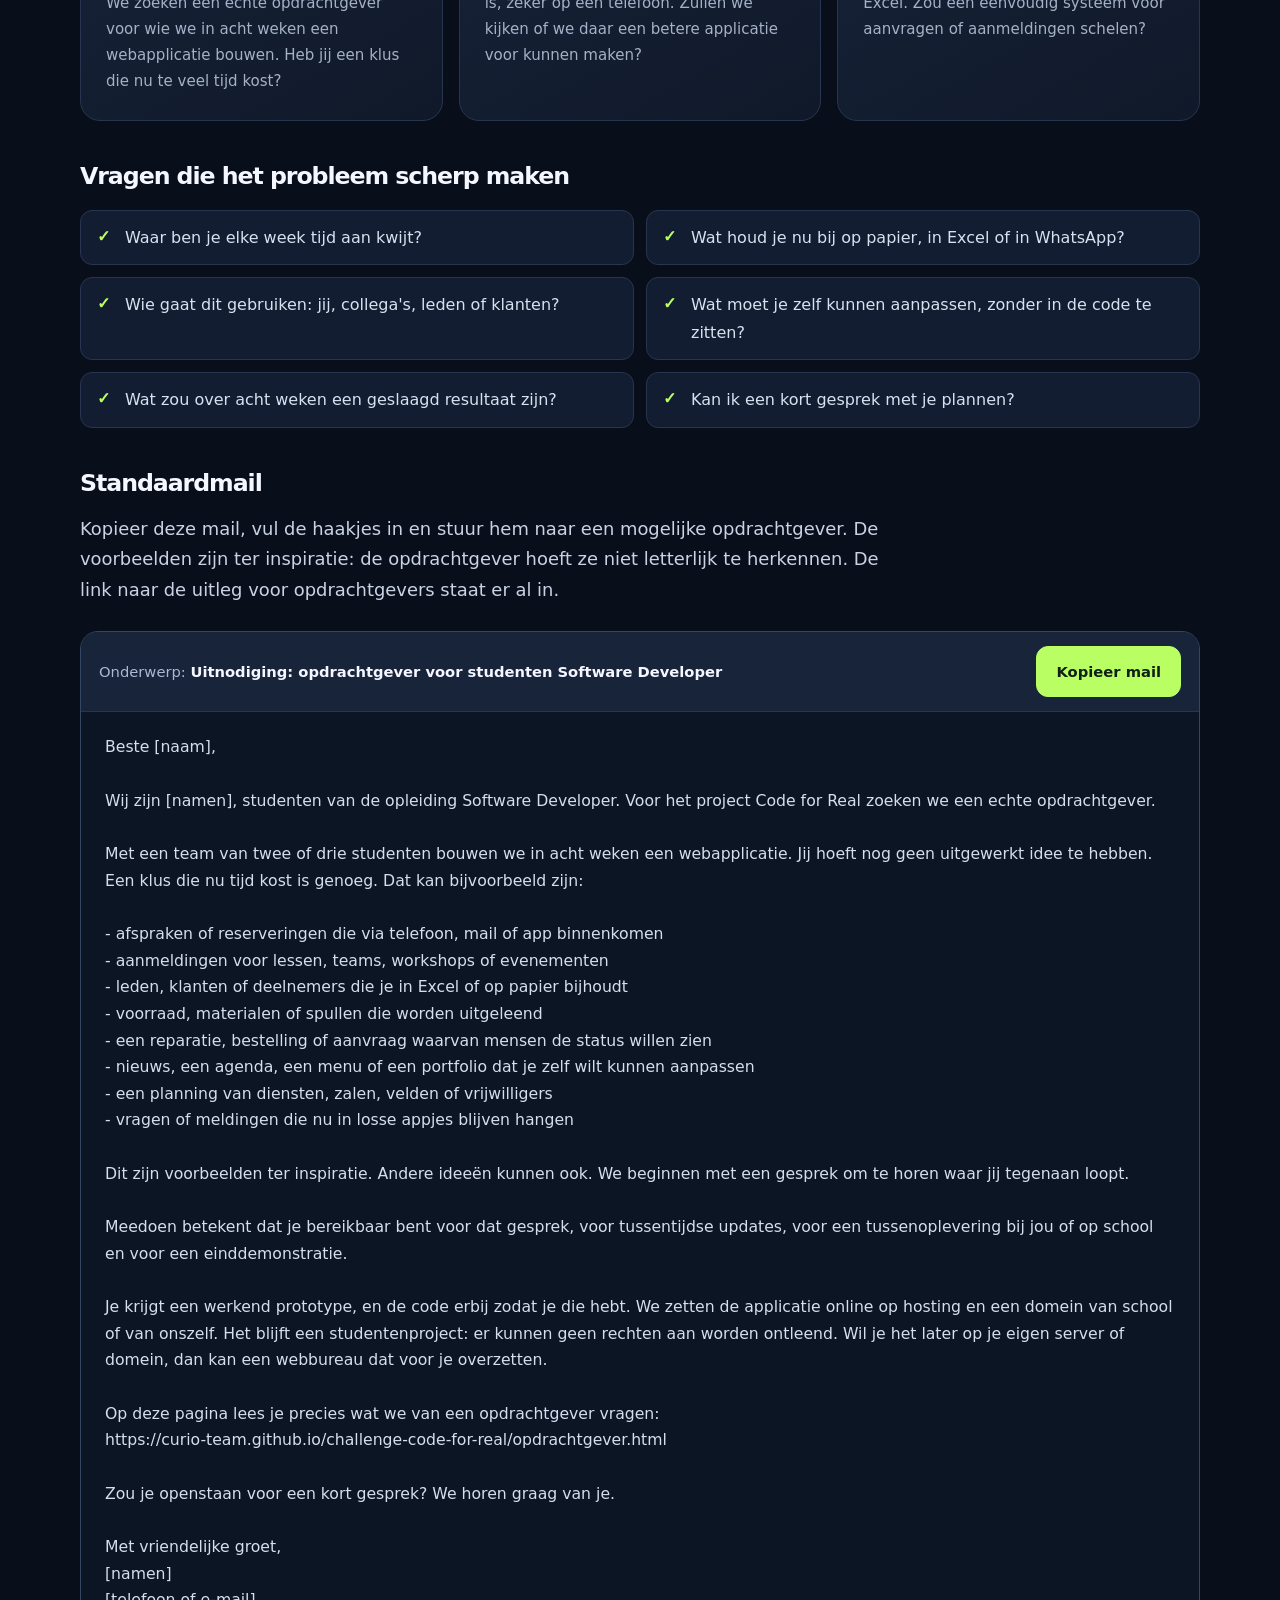
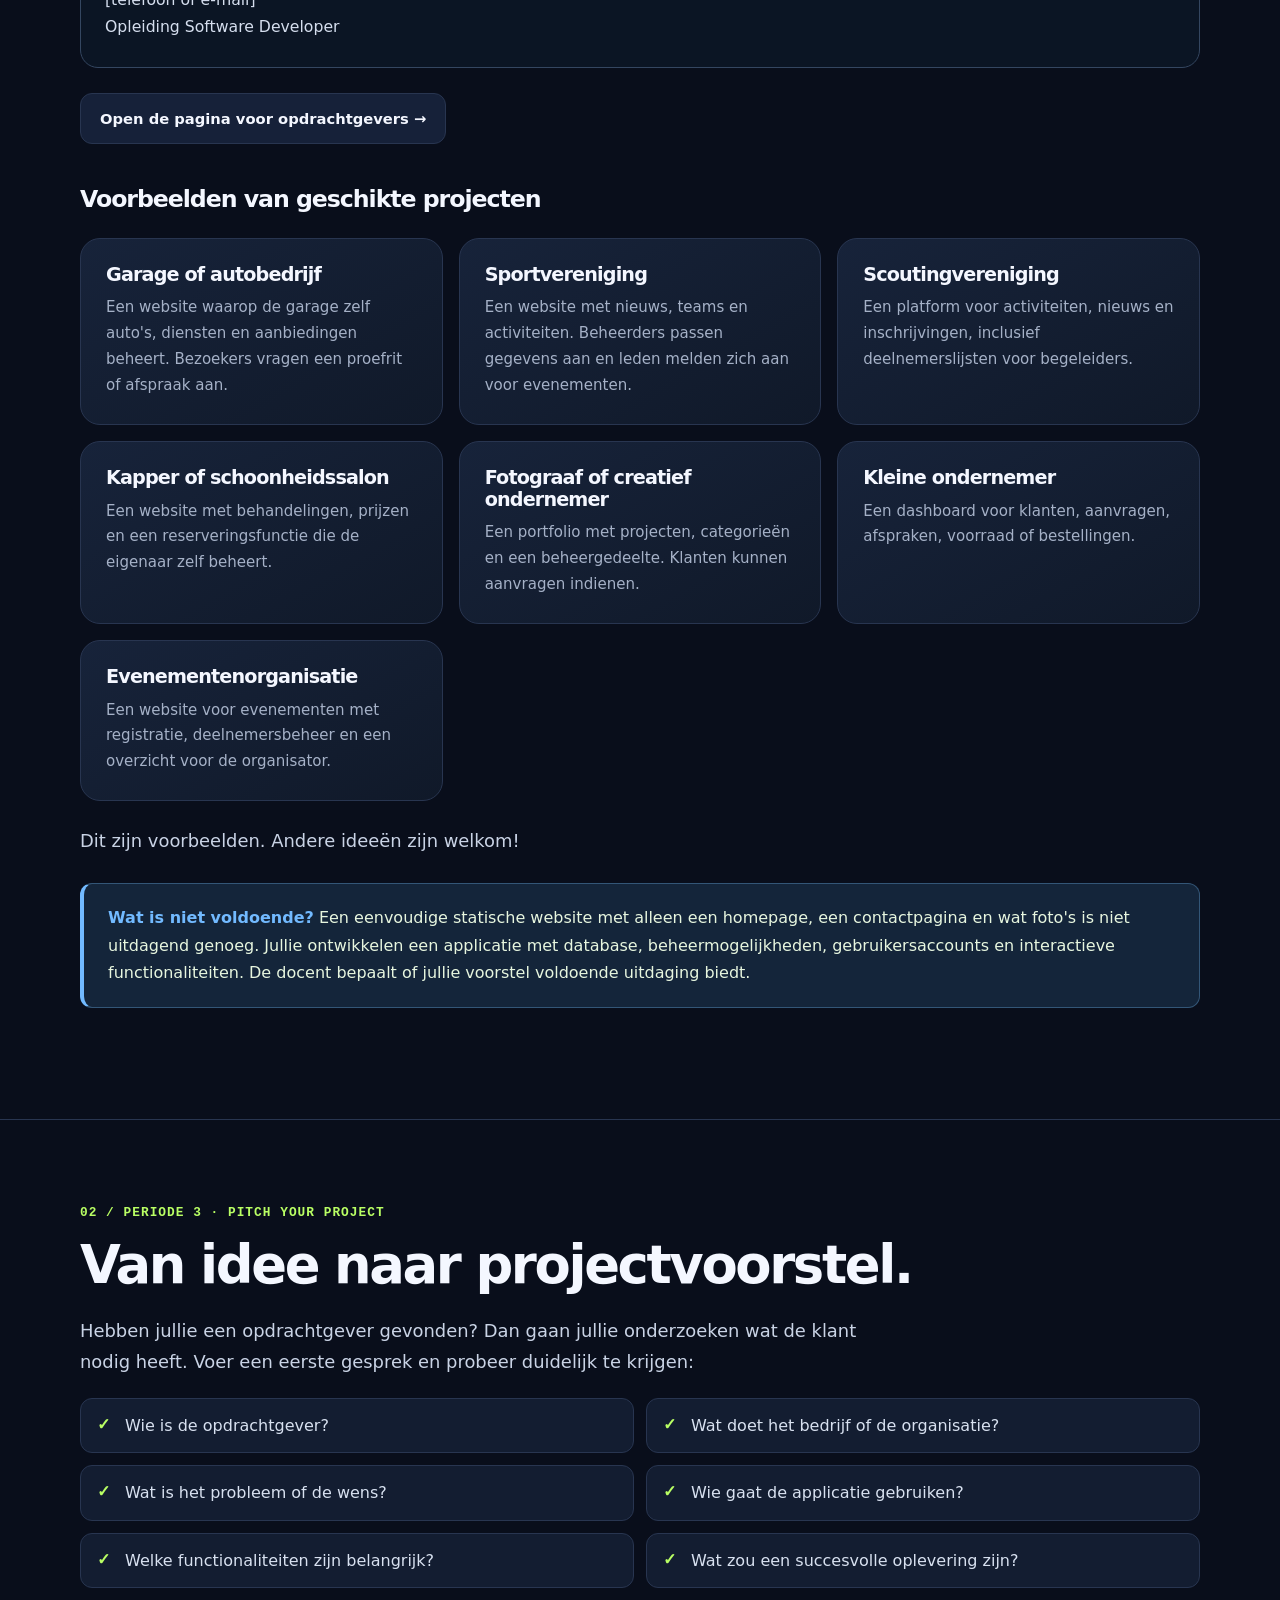
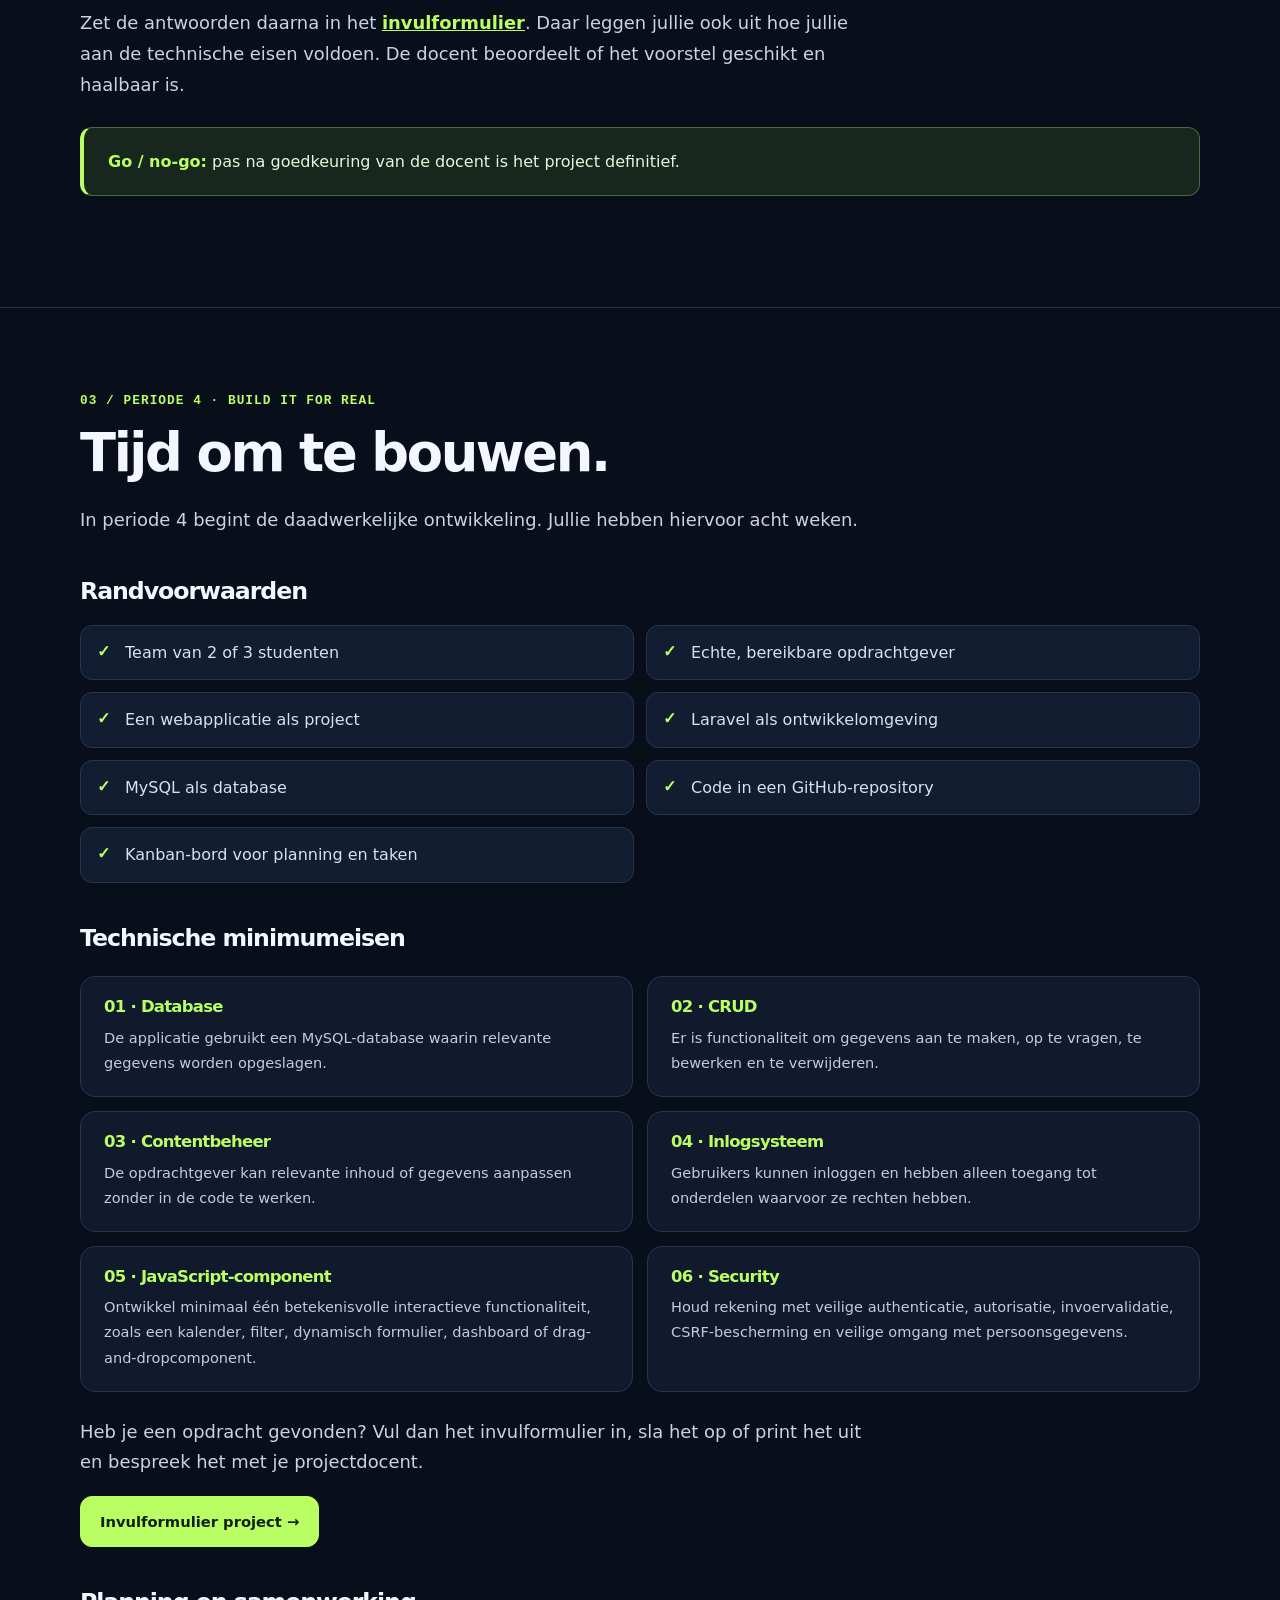
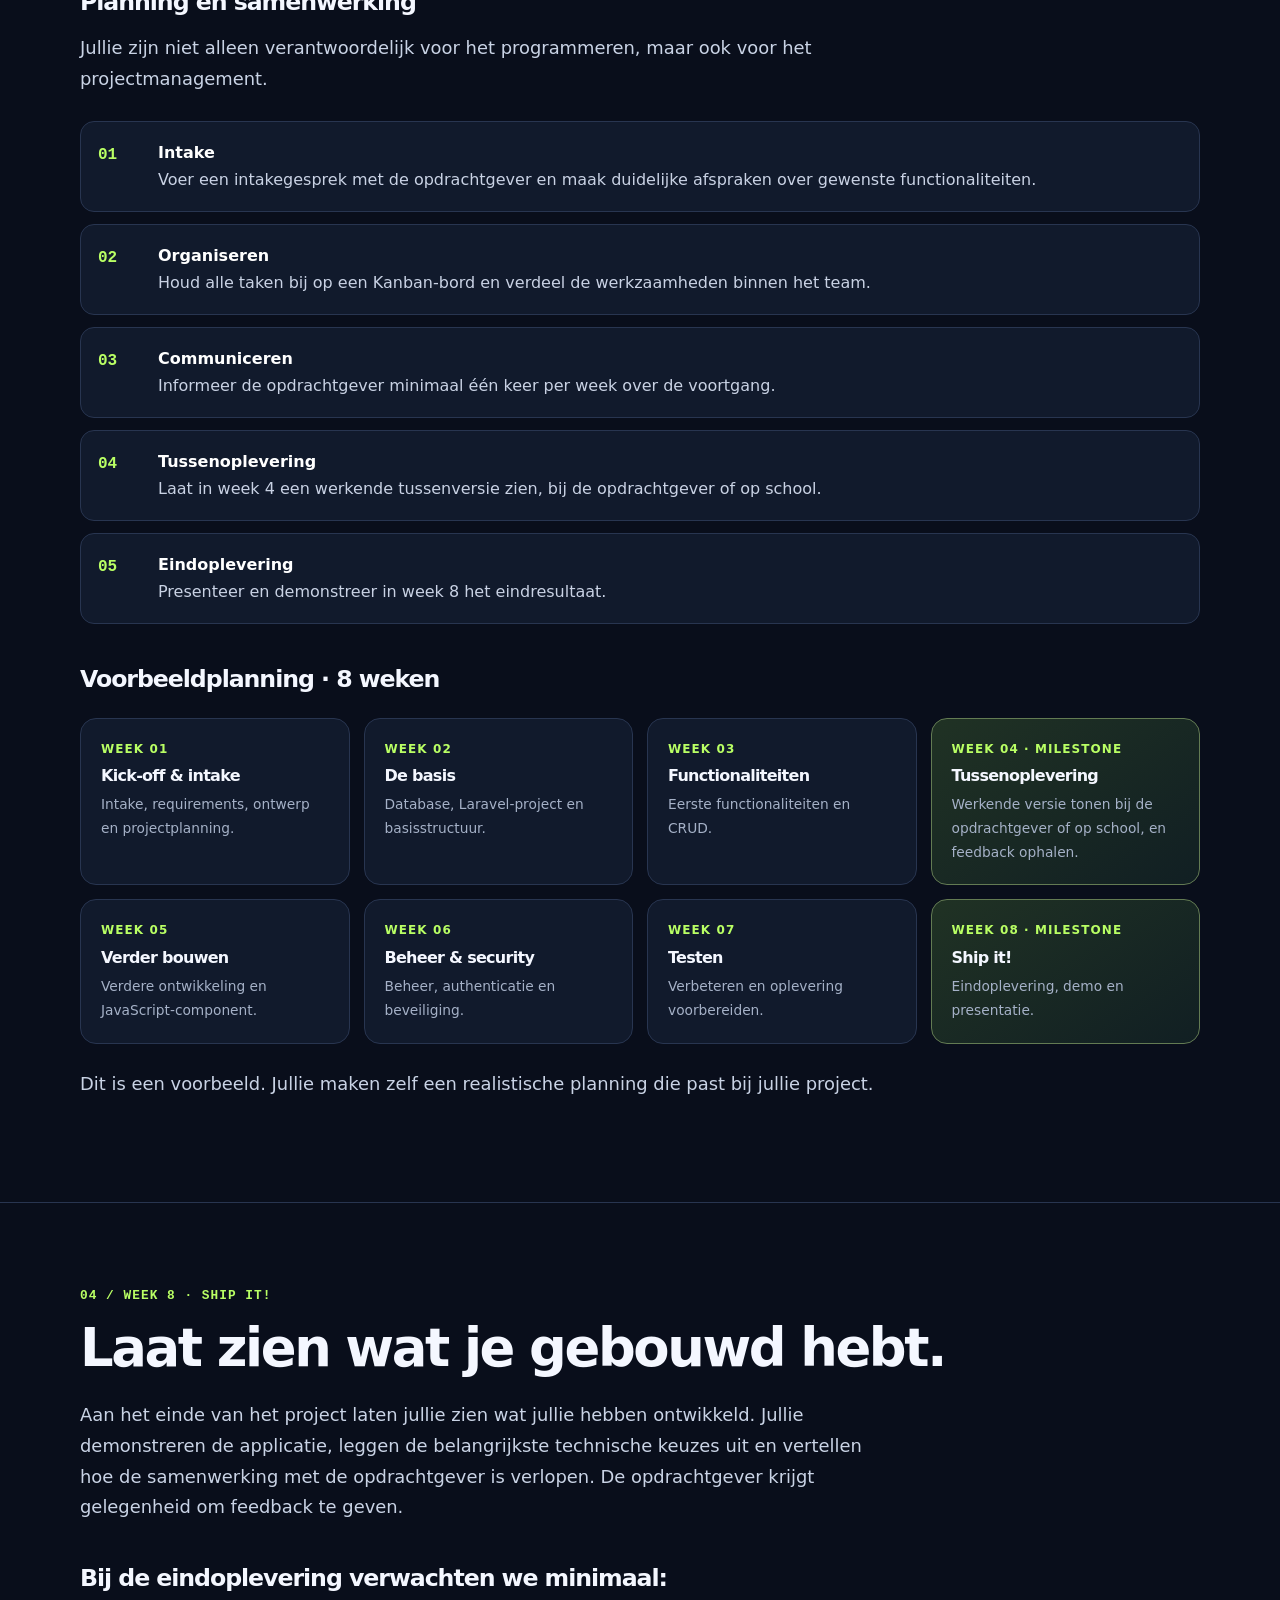
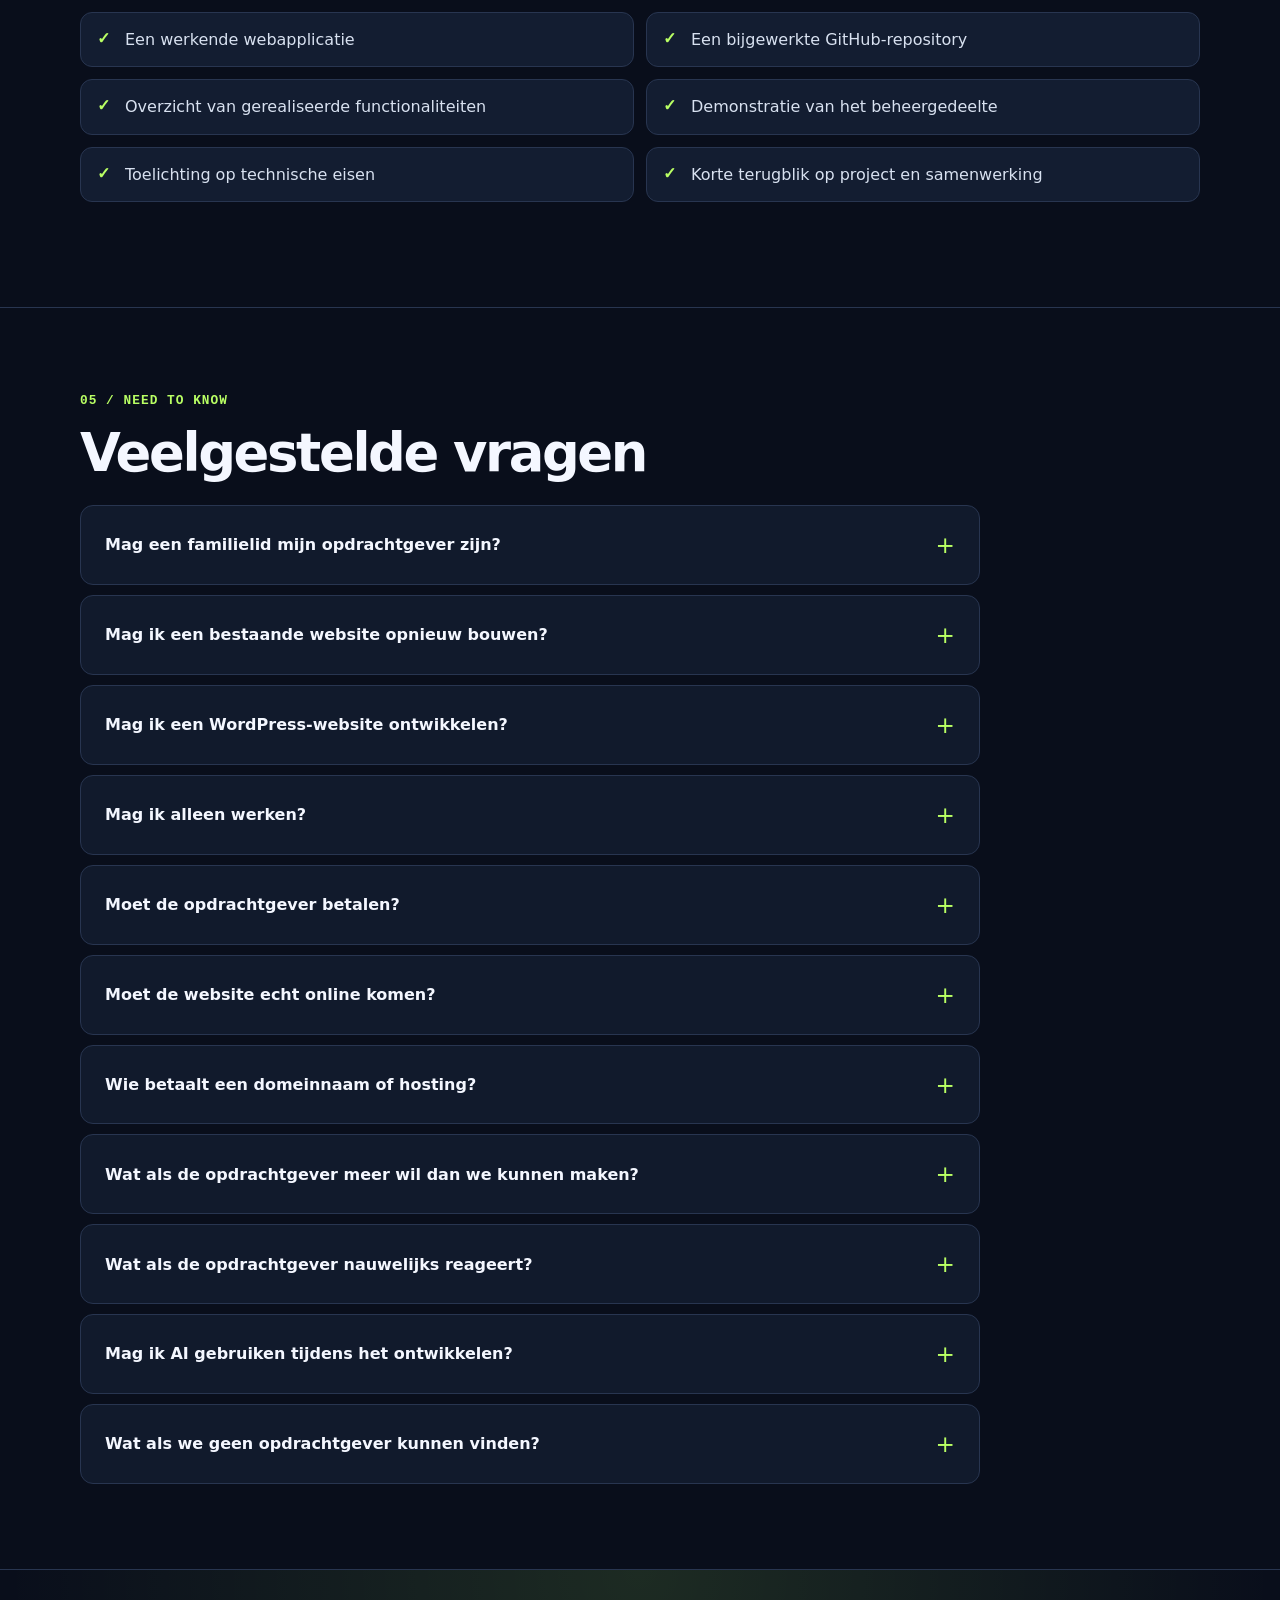
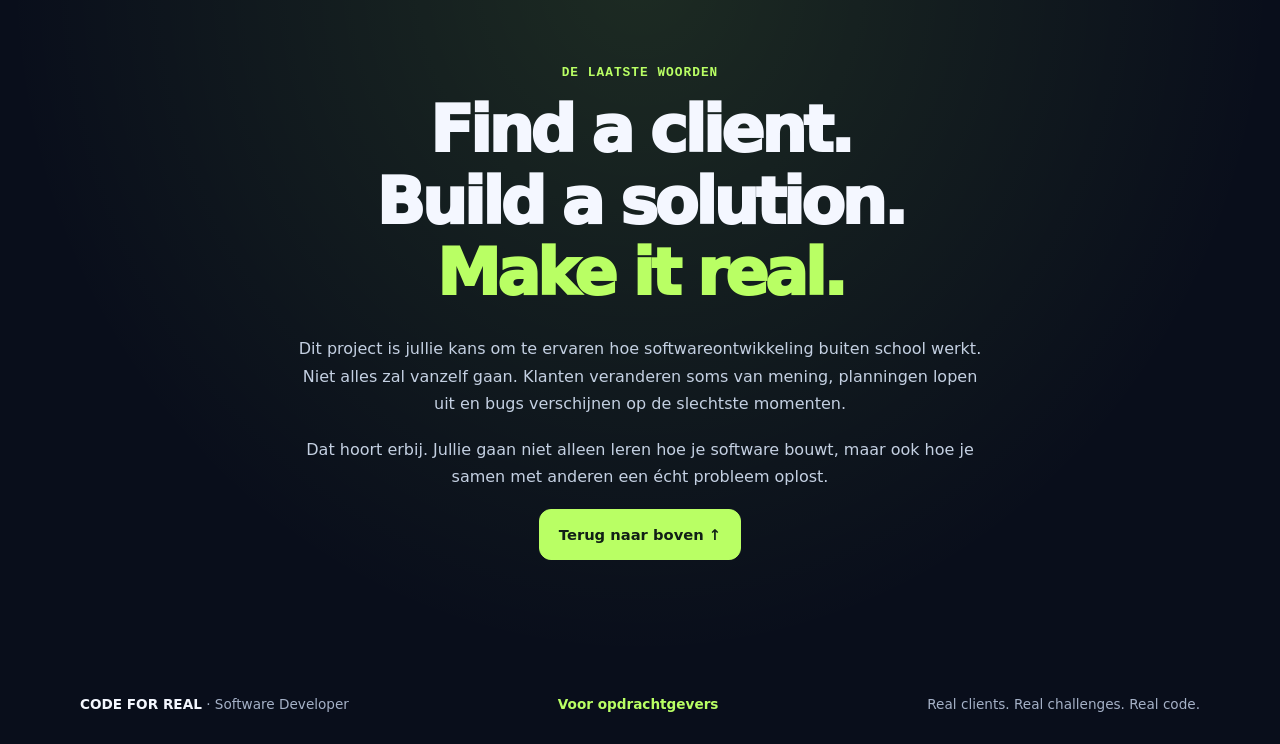
==== commit 16e80349: "add example ideas to the client mail Co-authored-by: Cursor <cursoragent@cursor.com>" ====
--- a/index.html
+++ b/index.html
@@ -153,7 +153,7 @@
           <li>Kan ik een kort gesprek met je plannen?</li>
         </ul>
         <h3 class="subhead">Standaardmail</h3>
-        <p class="intro">Kopieer deze mail, vul de haakjes in en stuur hem naar een mogelijke opdrachtgever. De link naar de uitleg voor opdrachtgevers staat er al in.</p>
+        <p class="intro">Kopieer deze mail, vul de haakjes in en stuur hem naar een mogelijke opdrachtgever. De voorbeelden zijn ter inspiratie: de opdrachtgever hoeft ze niet letterlijk te herkennen. De link naar de uitleg voor opdrachtgevers staat er al in.</p>
         <div class="mail">
           <div class="mail-bar">
             <p>Onderwerp: <strong>Uitnodiging: opdrachtgever voor studenten Software Developer</strong></p>
@@ -163,7 +163,18 @@
 
 Wij zijn [namen], studenten van de opleiding Software Developer. Voor het project Code for Real zoeken we een echte opdrachtgever.
 
-Met een team van twee of drie studenten bouwen we in acht weken een webapplicatie. Dat kan bijvoorbeeld gaan om afspraken, aanmeldingen, voorraad of inhoud die je nu nog met de hand bijhoudt. We beginnen met een gesprek om te horen waar jij tegenaan loopt.
+Met een team van twee of drie studenten bouwen we in acht weken een webapplicatie. Jij hoeft nog geen uitgewerkt idee te hebben. Een klus die nu tijd kost is genoeg. Dat kan bijvoorbeeld zijn:
+
+- afspraken of reserveringen die via telefoon, mail of app binnenkomen
+- aanmeldingen voor lessen, teams, workshops of evenementen
+- leden, klanten of deelnemers die je in Excel of op papier bijhoudt
+- voorraad, materialen of spullen die worden uitgeleend
+- een reparatie, bestelling of aanvraag waarvan mensen de status willen zien
+- nieuws, een agenda, een menu of een portfolio dat je zelf wilt kunnen aanpassen
+- een planning van diensten, zalen, velden of vrijwilligers
+- vragen of meldingen die nu in losse appjes blijven hangen
+
+Dit zijn voorbeelden ter inspiratie. Andere ideeën kunnen ook. We beginnen met een gesprek om te horen waar jij tegenaan loopt.
 
 Meedoen betekent dat je bereikbaar bent voor dat gesprek, voor tussentijdse updates, voor een tussenoplevering bij jou of op school en voor een einddemonstratie.
 
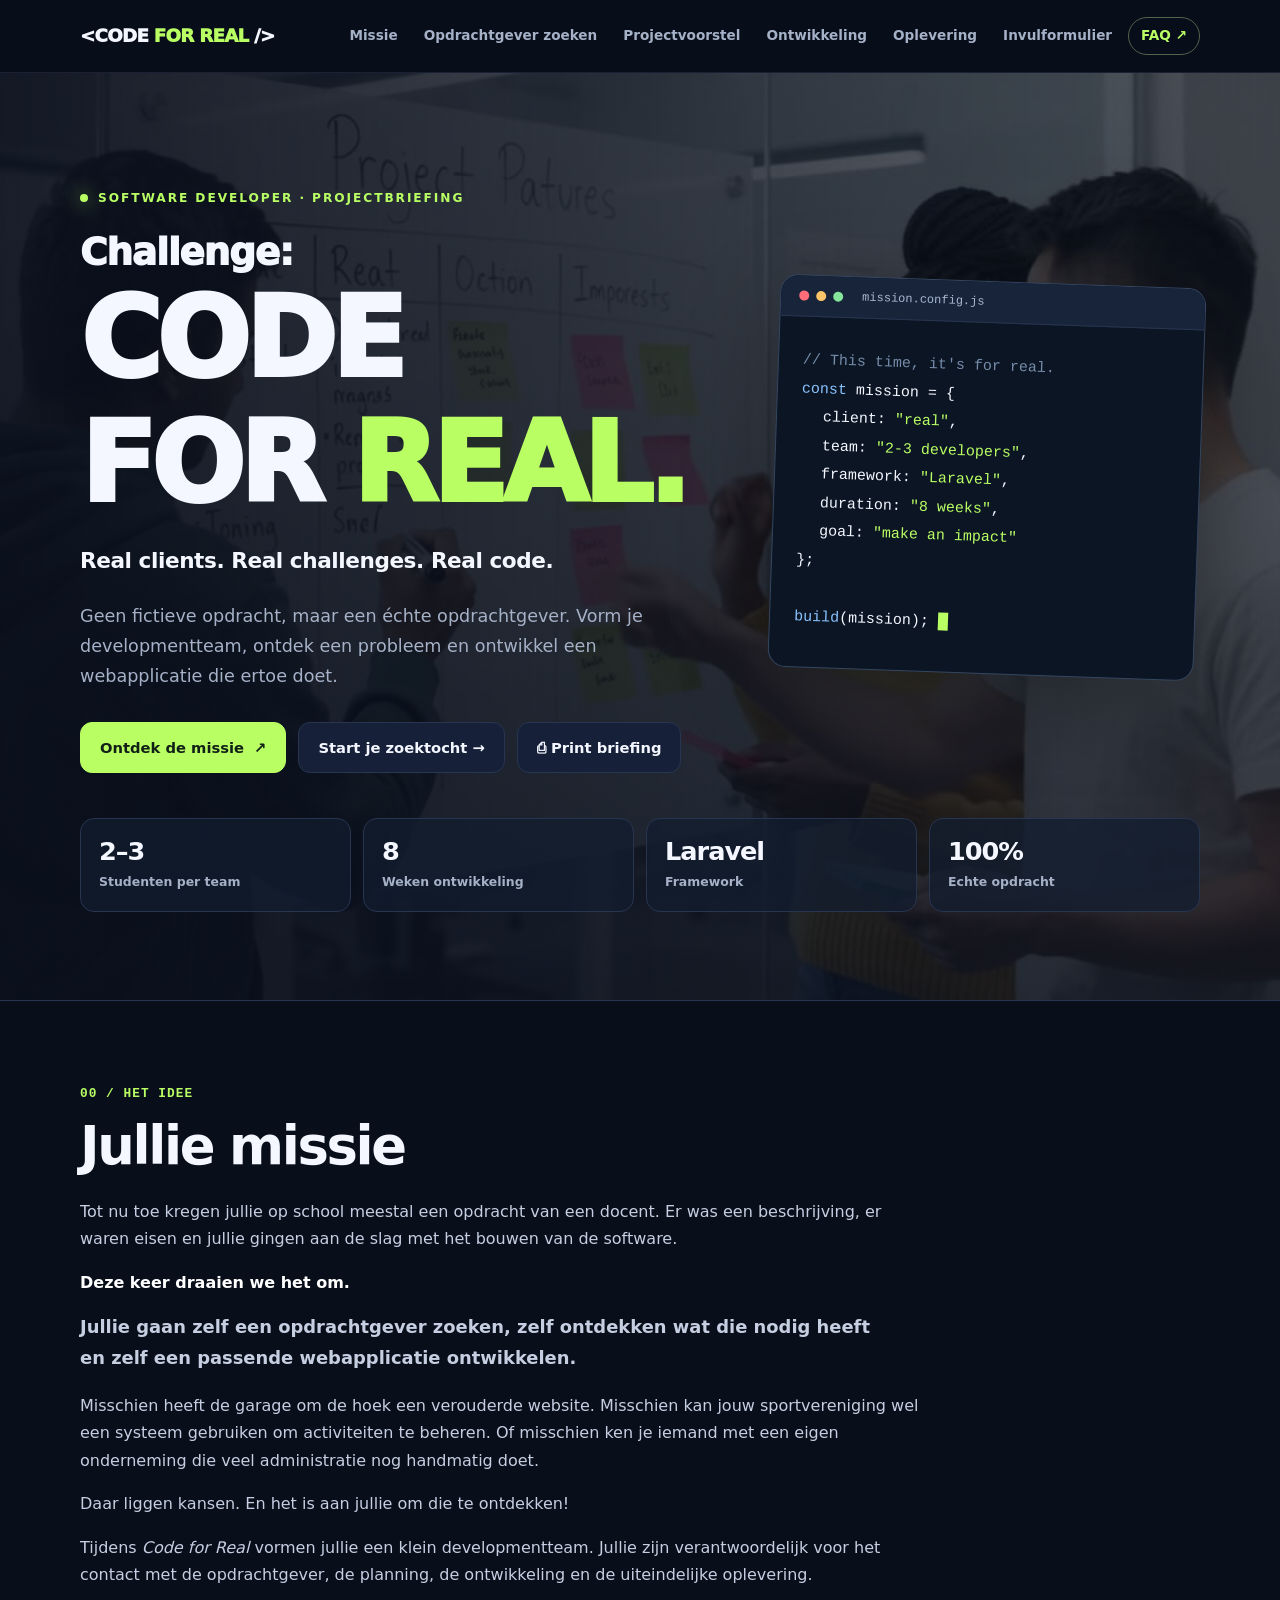
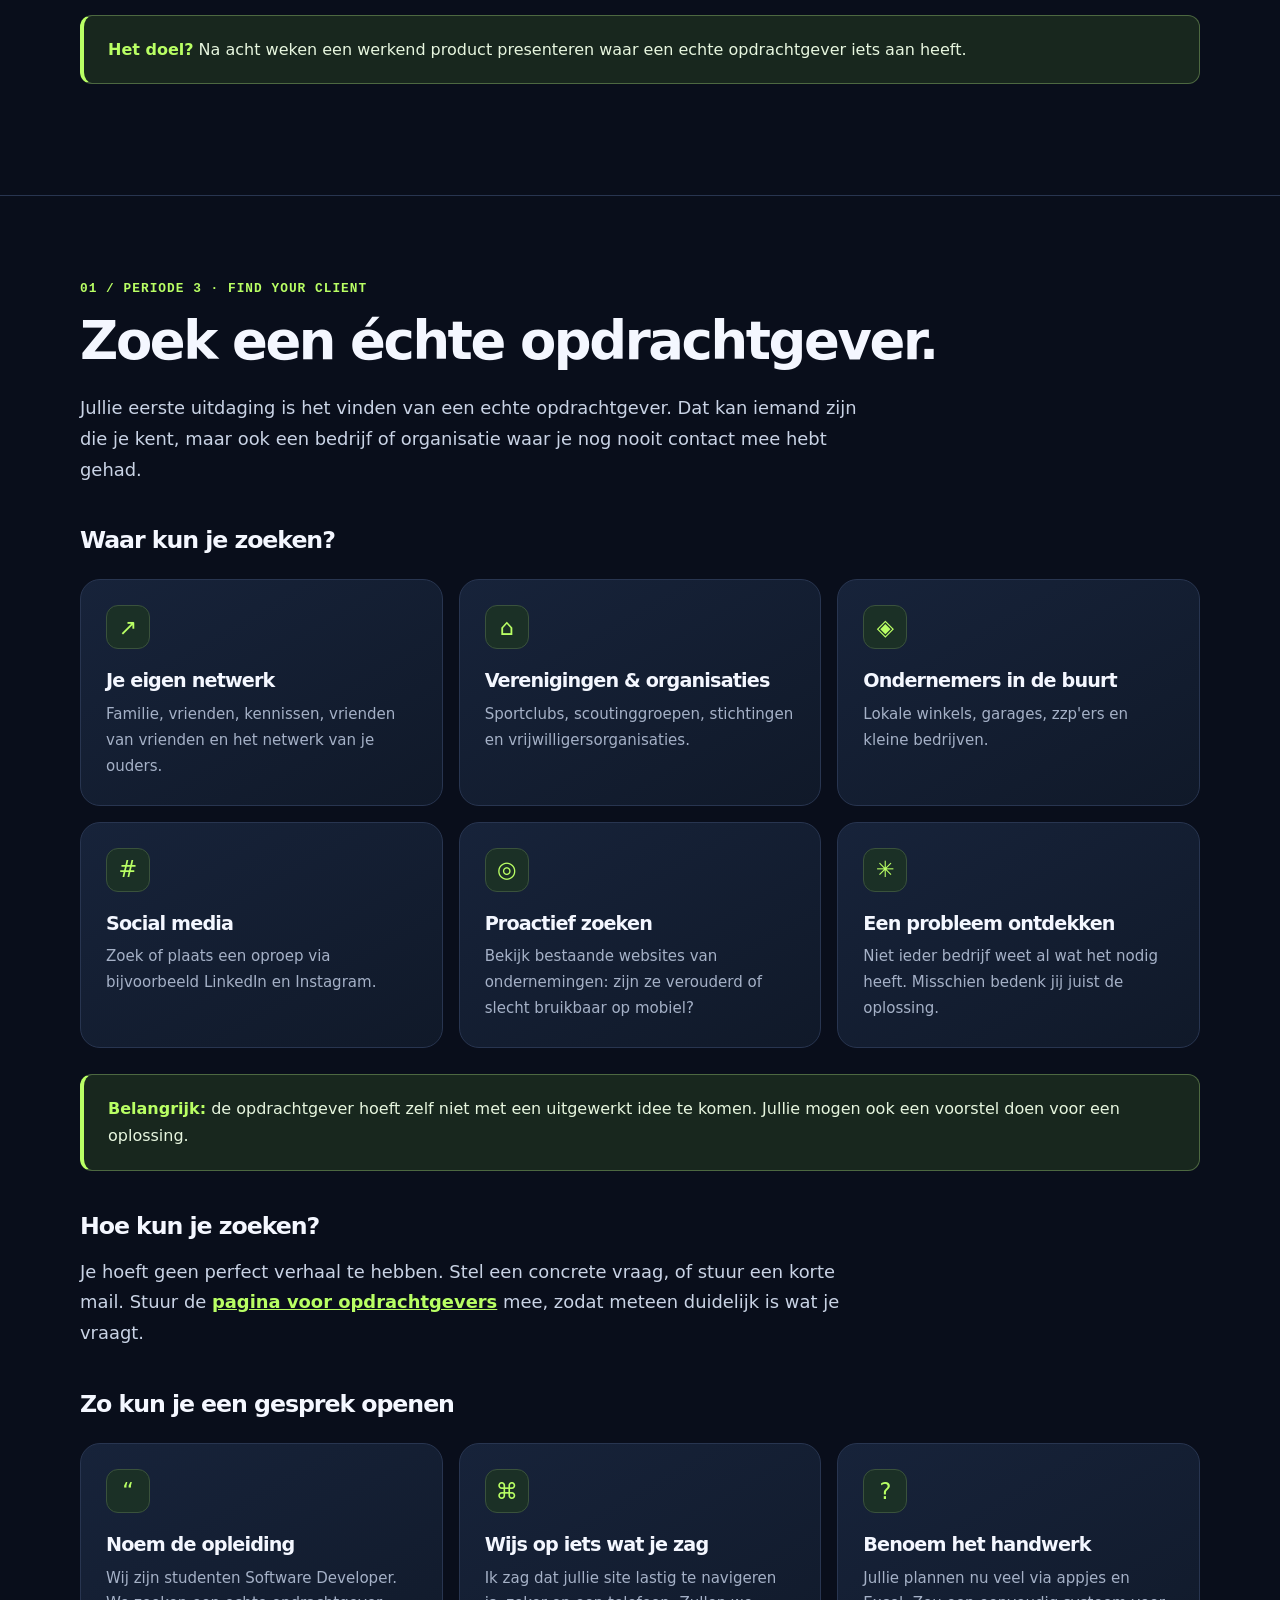
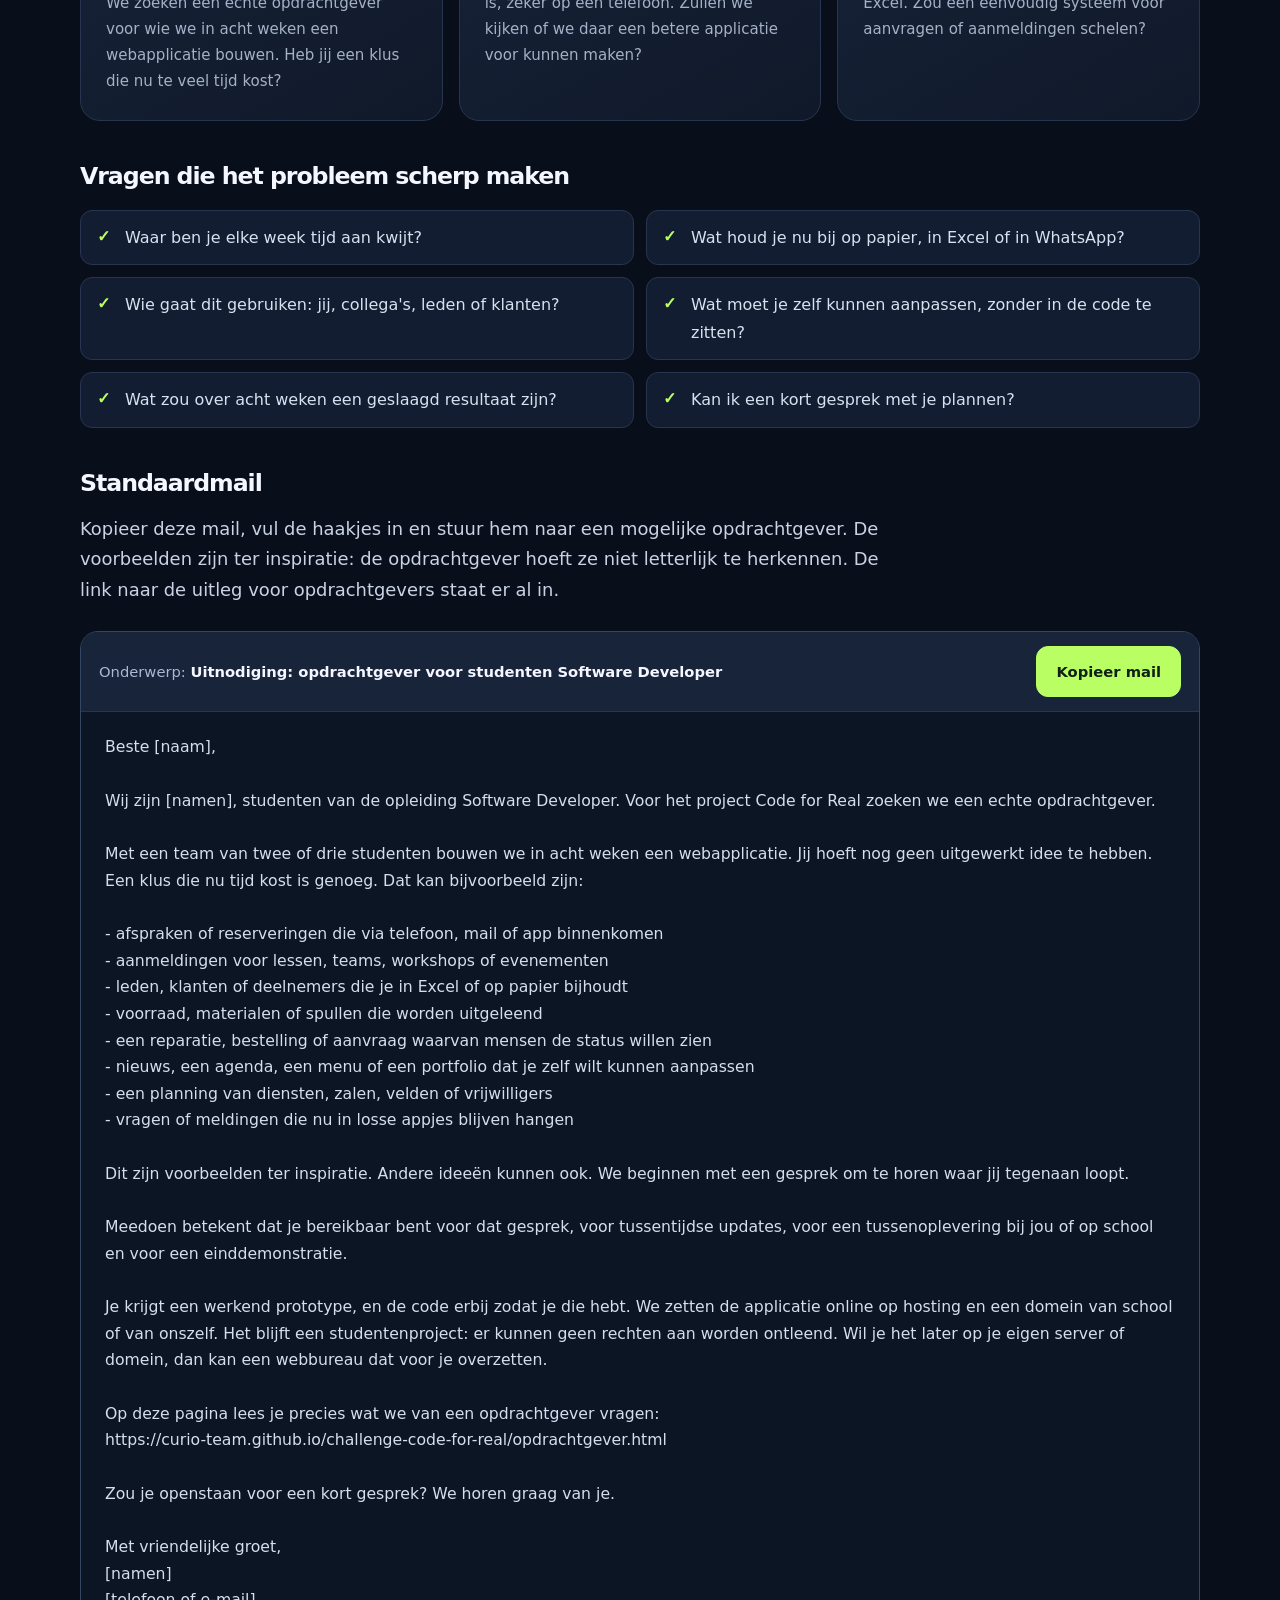
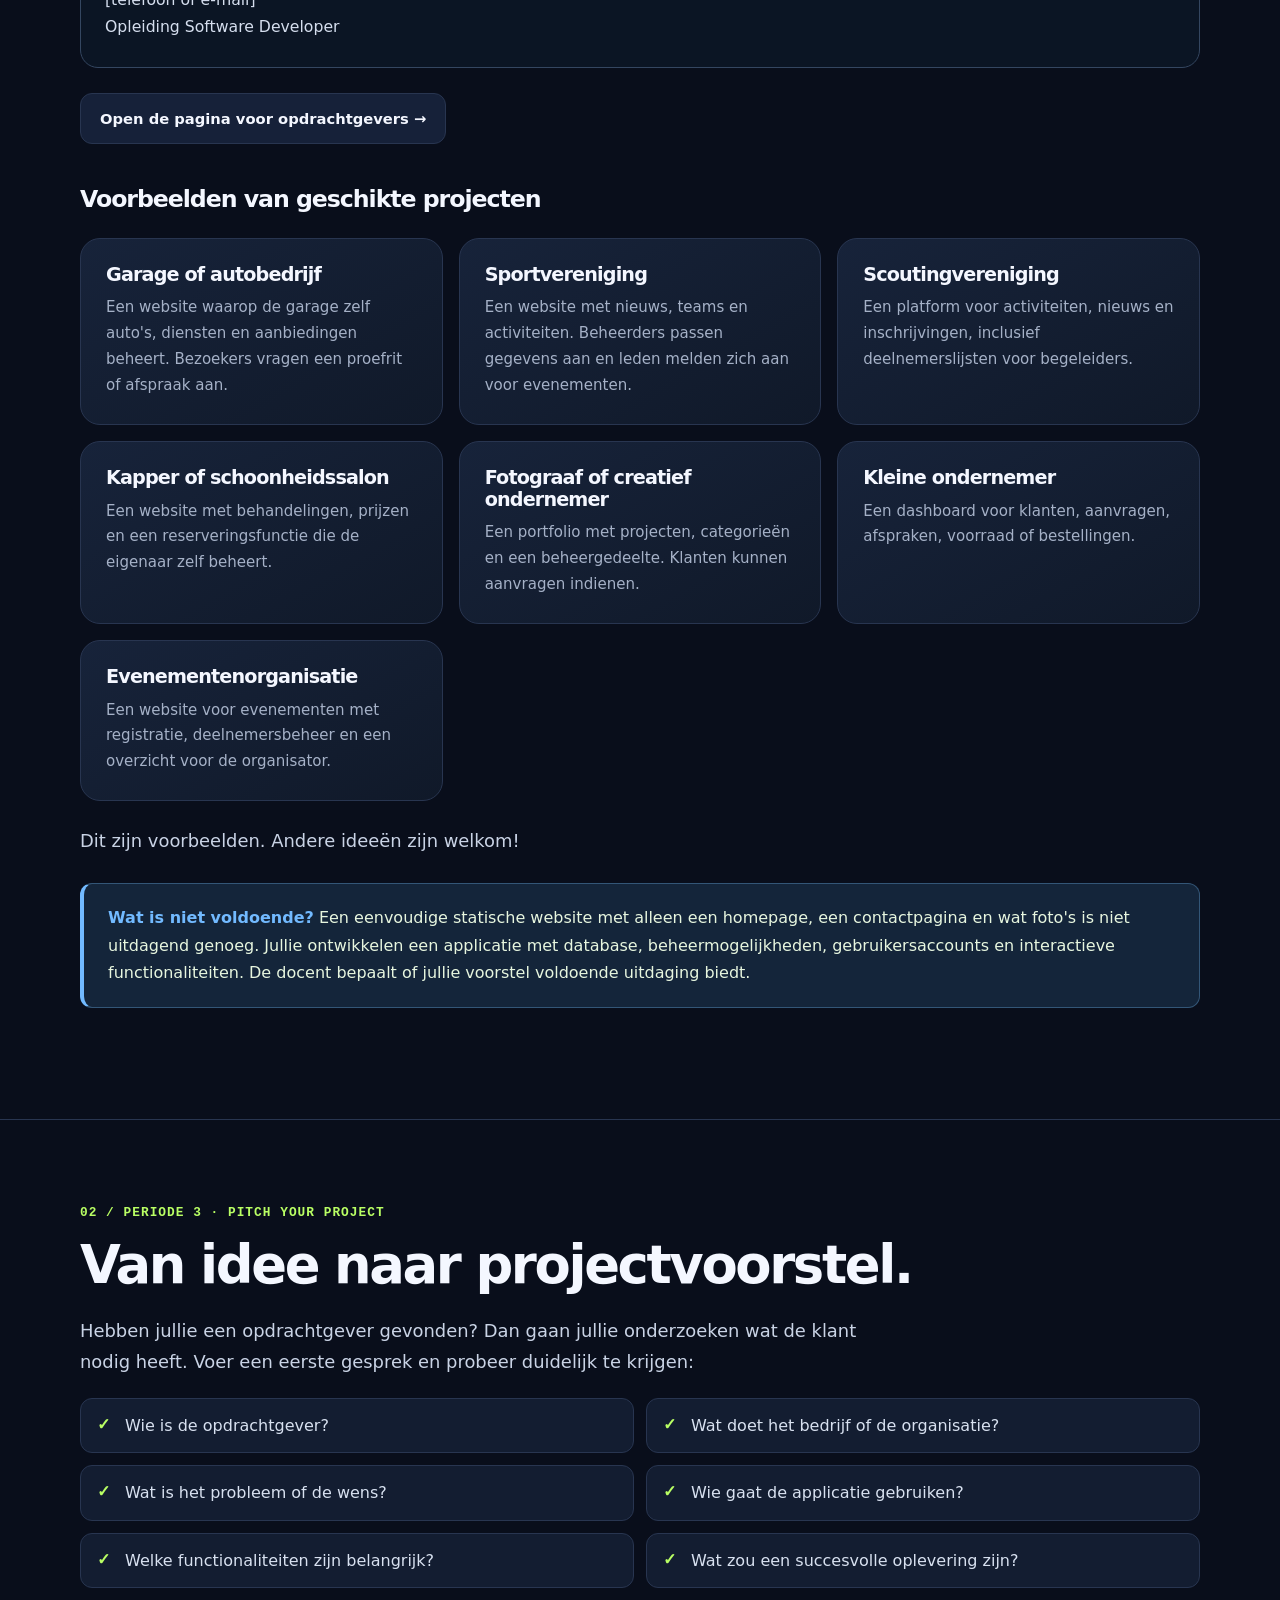
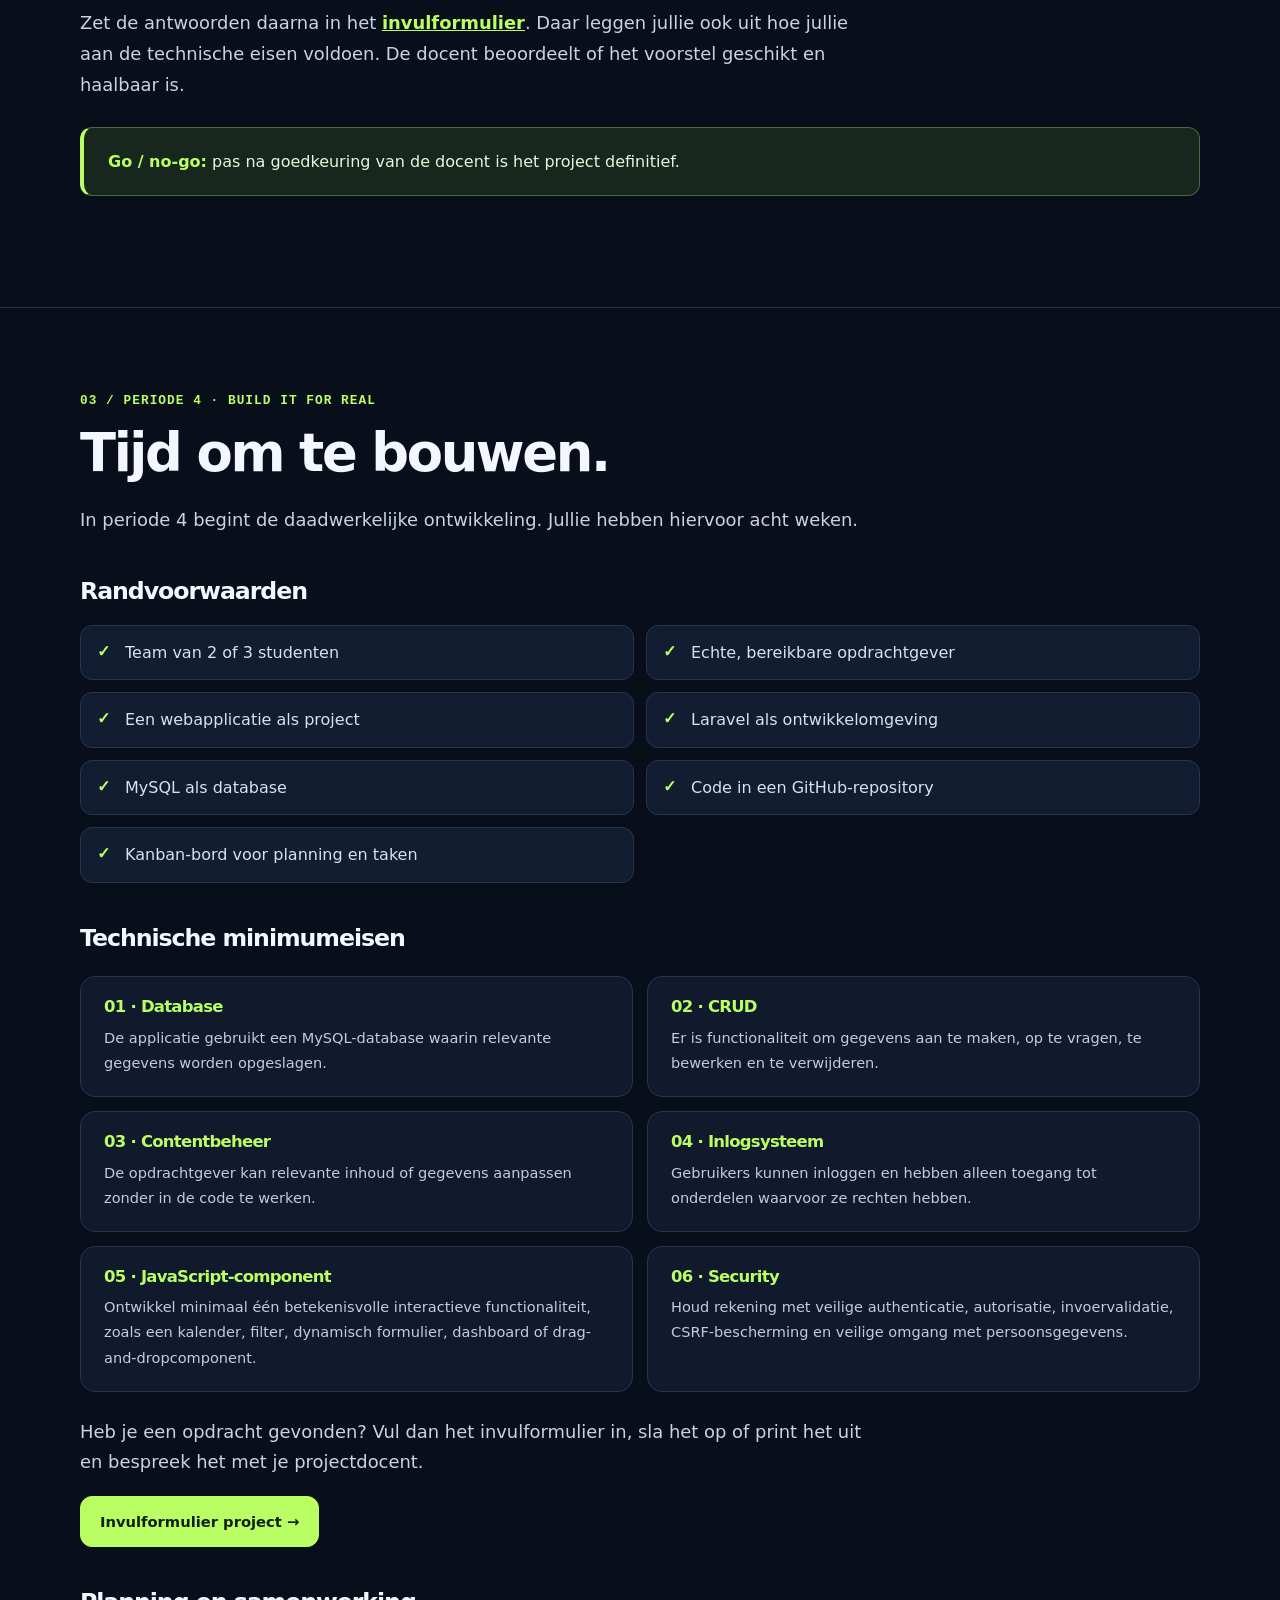
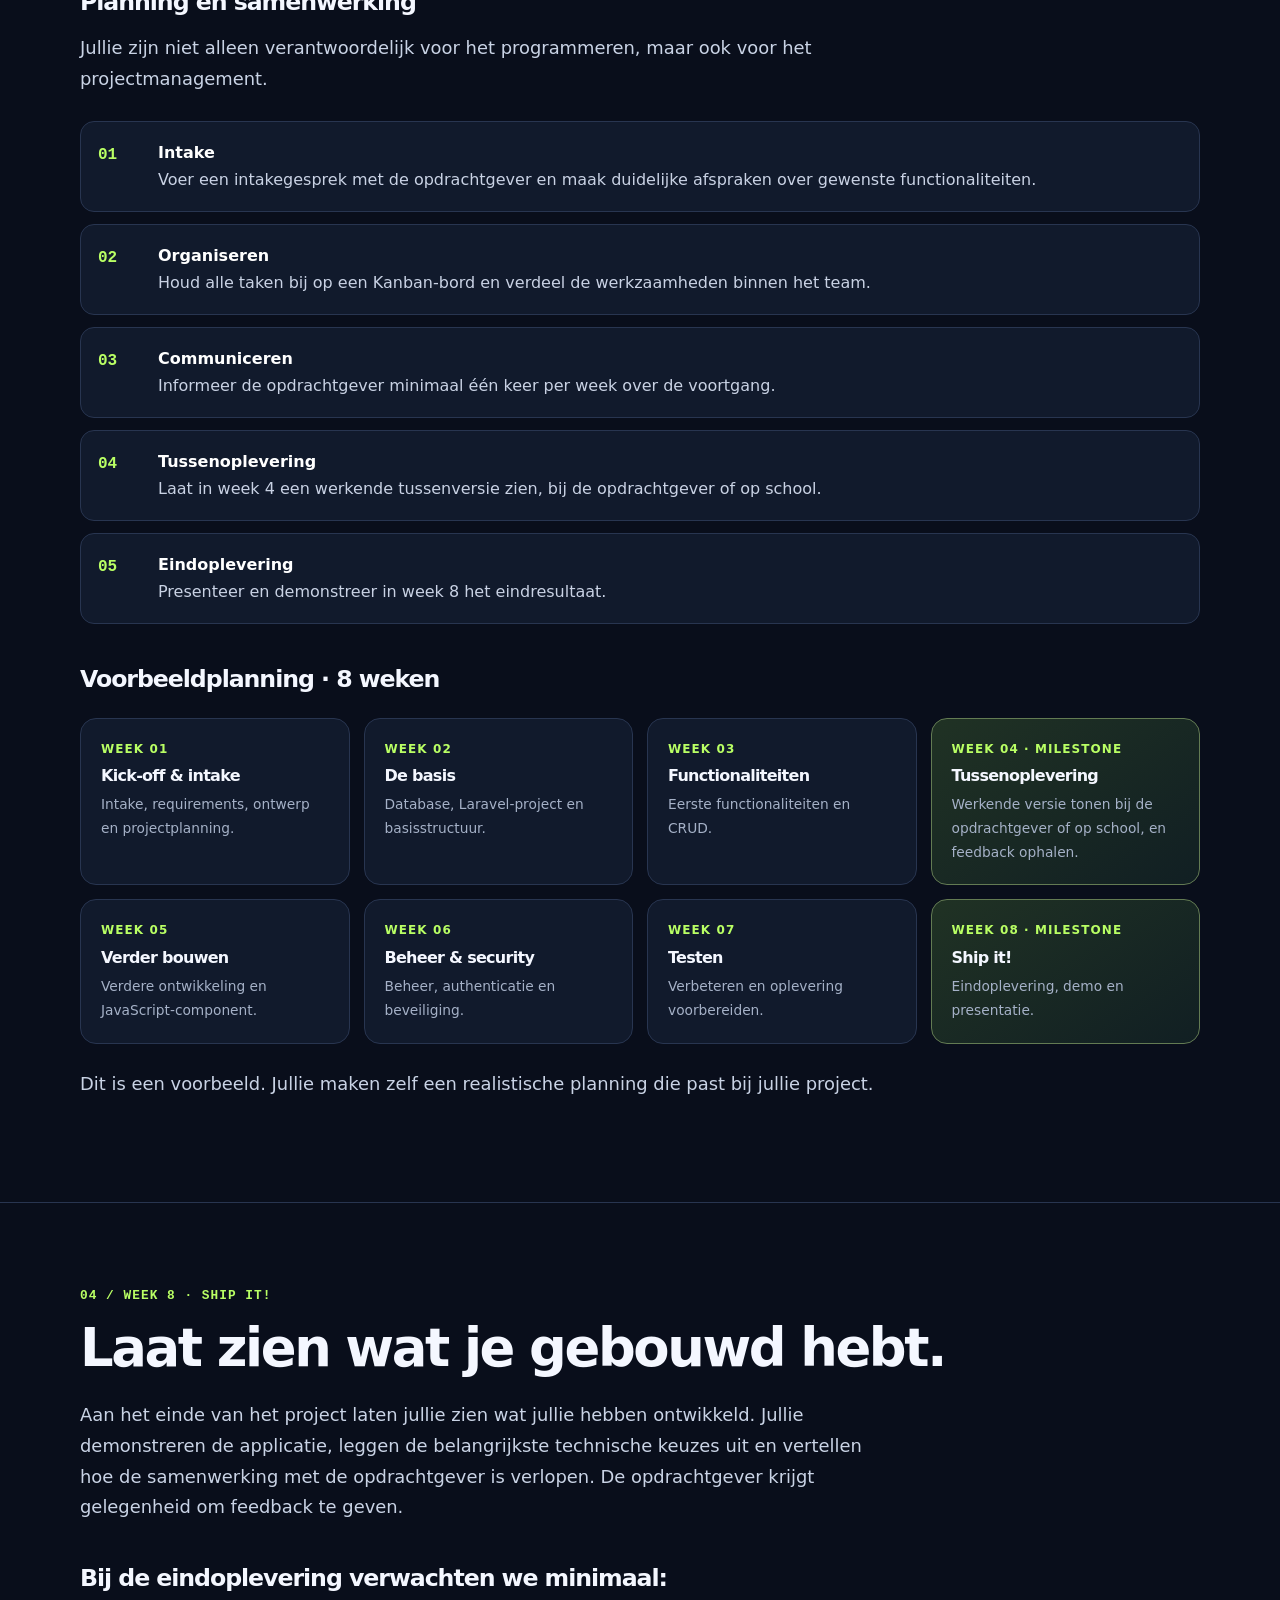
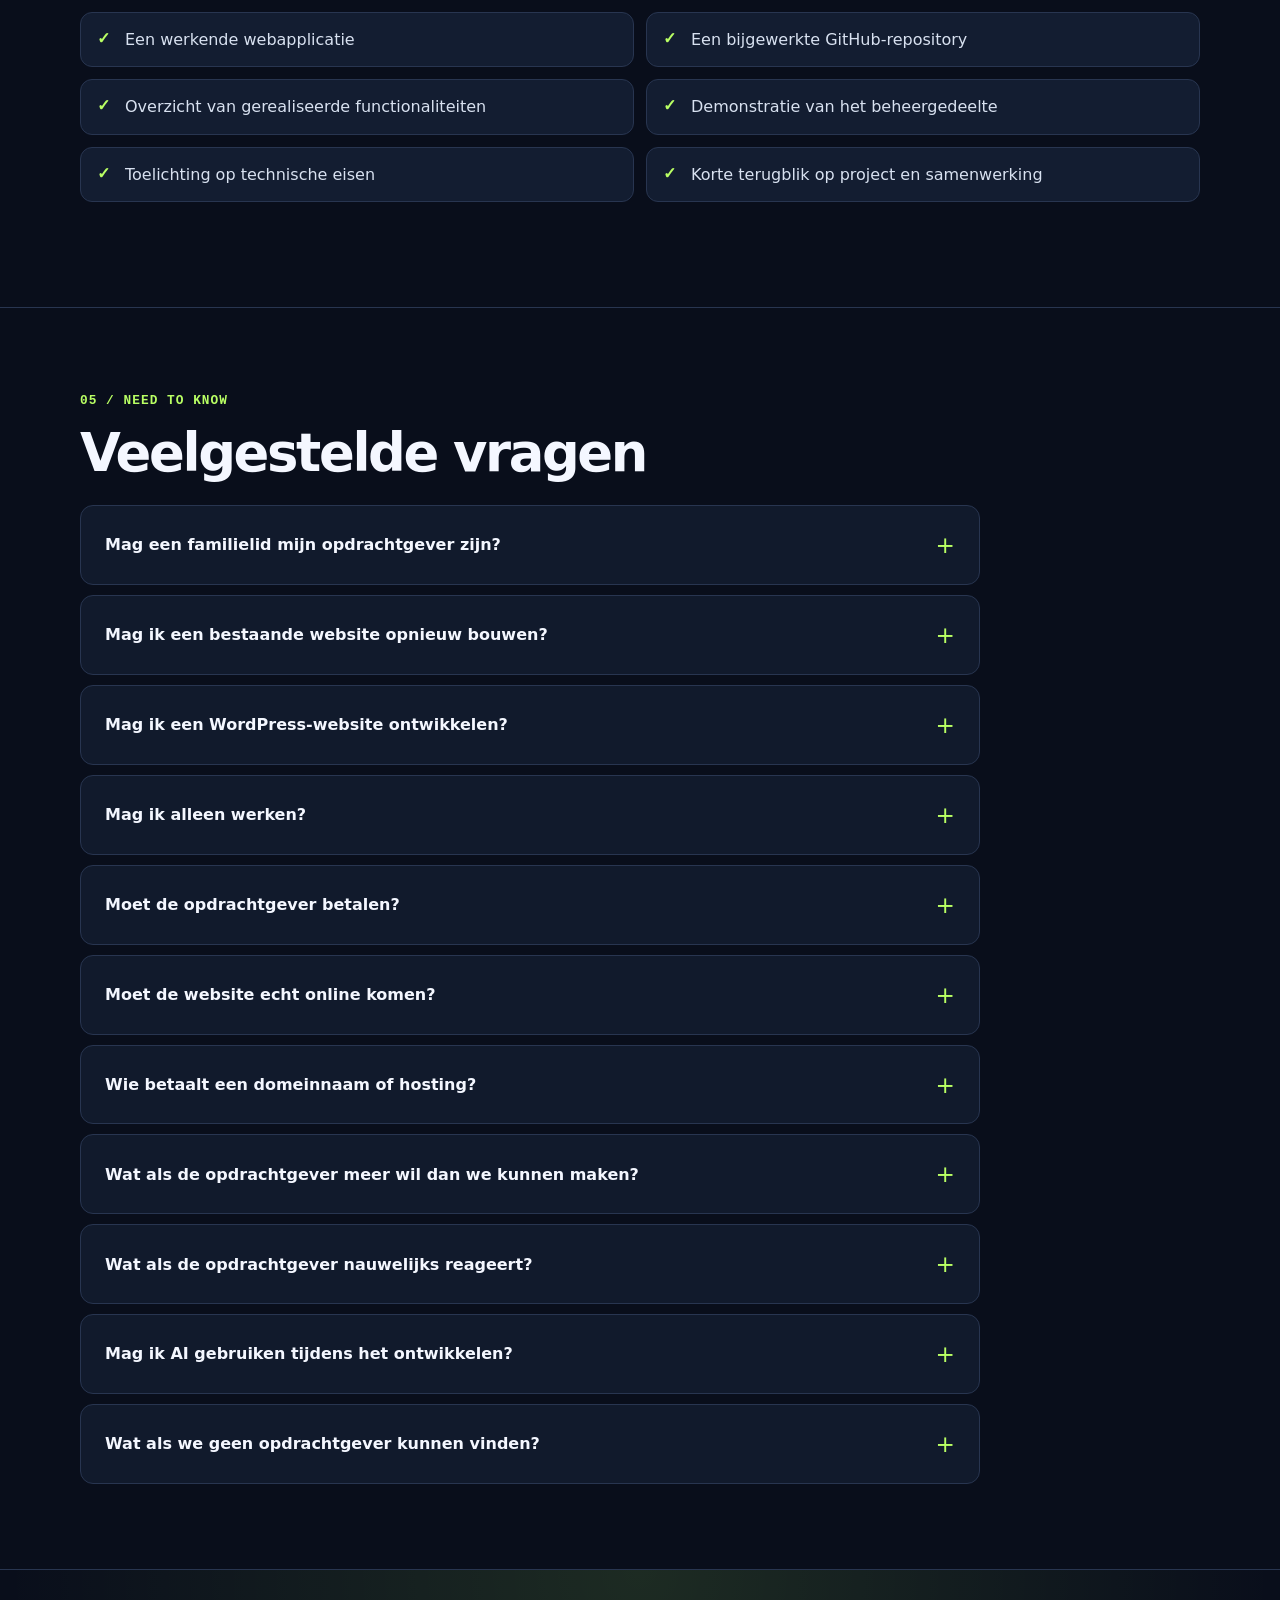
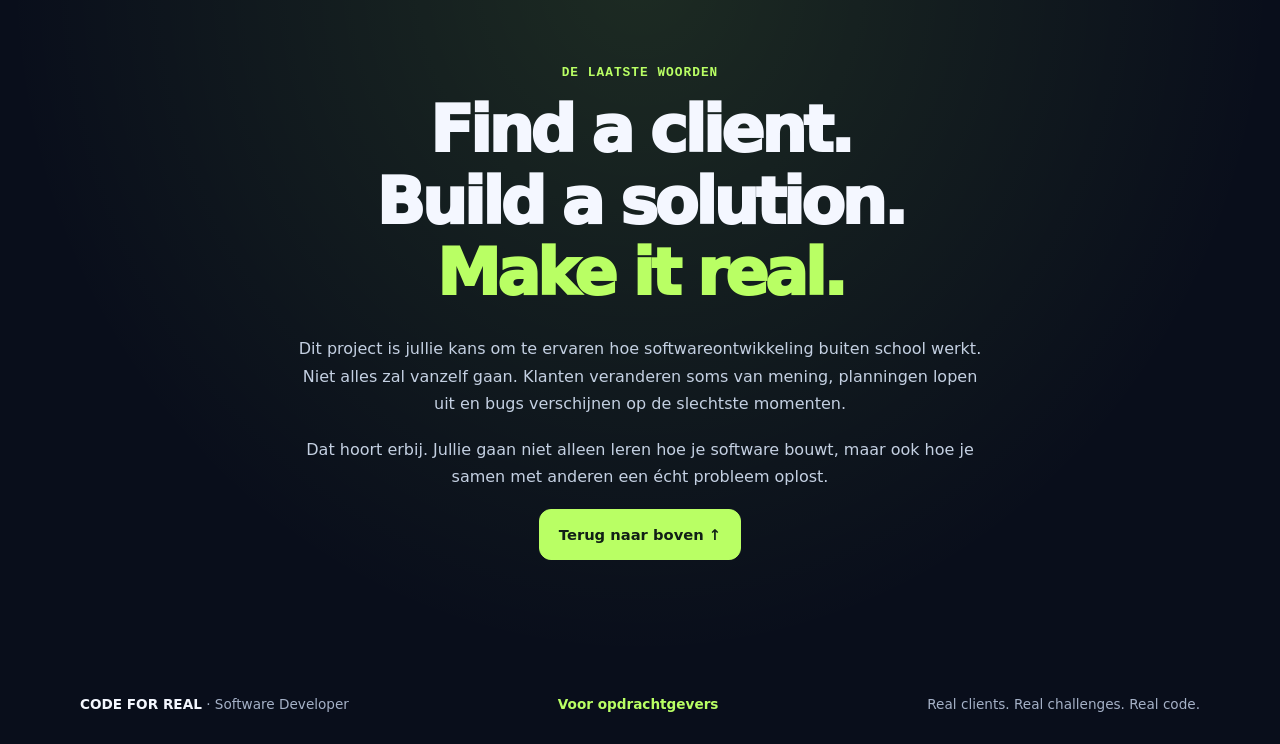
==== commit 24df0f8b: "add a looping video behind the hero banner Co-authored-by: Cursor <cursoragent@cursor.com>" ====
--- a/index.html
+++ b/index.html
@@ -29,6 +29,9 @@
   </header>
 
   <section class="hero" id="top">
+    <video class="hero-video" autoplay muted loop playsinline preload="auto" poster="images/banner.jpg" aria-hidden="true">
+      <source src="images/banner.mp4" type="video/mp4">
+    </video>
     <div class="shell">
       <div class="hero-grid">
         <div>
--- a/css/style.css
+++ b/css/style.css
@@ -135,6 +135,27 @@
   background:
     radial-gradient(ellipse 40% 55% at 84% 37%, rgba(81, 152, 255, .16), transparent 75%),
     radial-gradient(ellipse 40% 60% at 12% 20%, rgba(185, 255, 100, .08), transparent 70%);
+}
+
+.hero-video {
+  position: absolute;
+  z-index: -2;
+  inset: 0;
+  width: 100%;
+  height: 100%;
+  object-fit: cover;
+  object-position: center 28%;
+  pointer-events: none;
+}
+
+.hero:has(.hero-video) {
+  background: #090e1b url("../images/banner.jpg") center 28% / cover no-repeat;
+}
+
+.hero:has(.hero-video):before {
+  background:
+    linear-gradient(90deg, rgba(9, 14, 27, .9) 0%, rgba(9, 14, 27, .72) 46%, rgba(9, 14, 27, .48) 100%),
+    linear-gradient(180deg, rgba(9, 14, 27, .25), rgba(9, 14, 27, .62));
 }
 
 .hero-grid {
@@ -951,8 +972,13 @@
     padding: 35px 0;
   }
 
-  .hero:before {
+  .hero:before,
+  .hero-video {
     display: none;
+  }
+
+  .hero:has(.hero-video) {
+    background-image: none;
   }
 
   .hero-grid {
@@ -1114,4 +1140,8 @@
   .cursor {
     animation: none;
   }
-}
+
+  .hero-video {
+    display: none;
+  }
+}
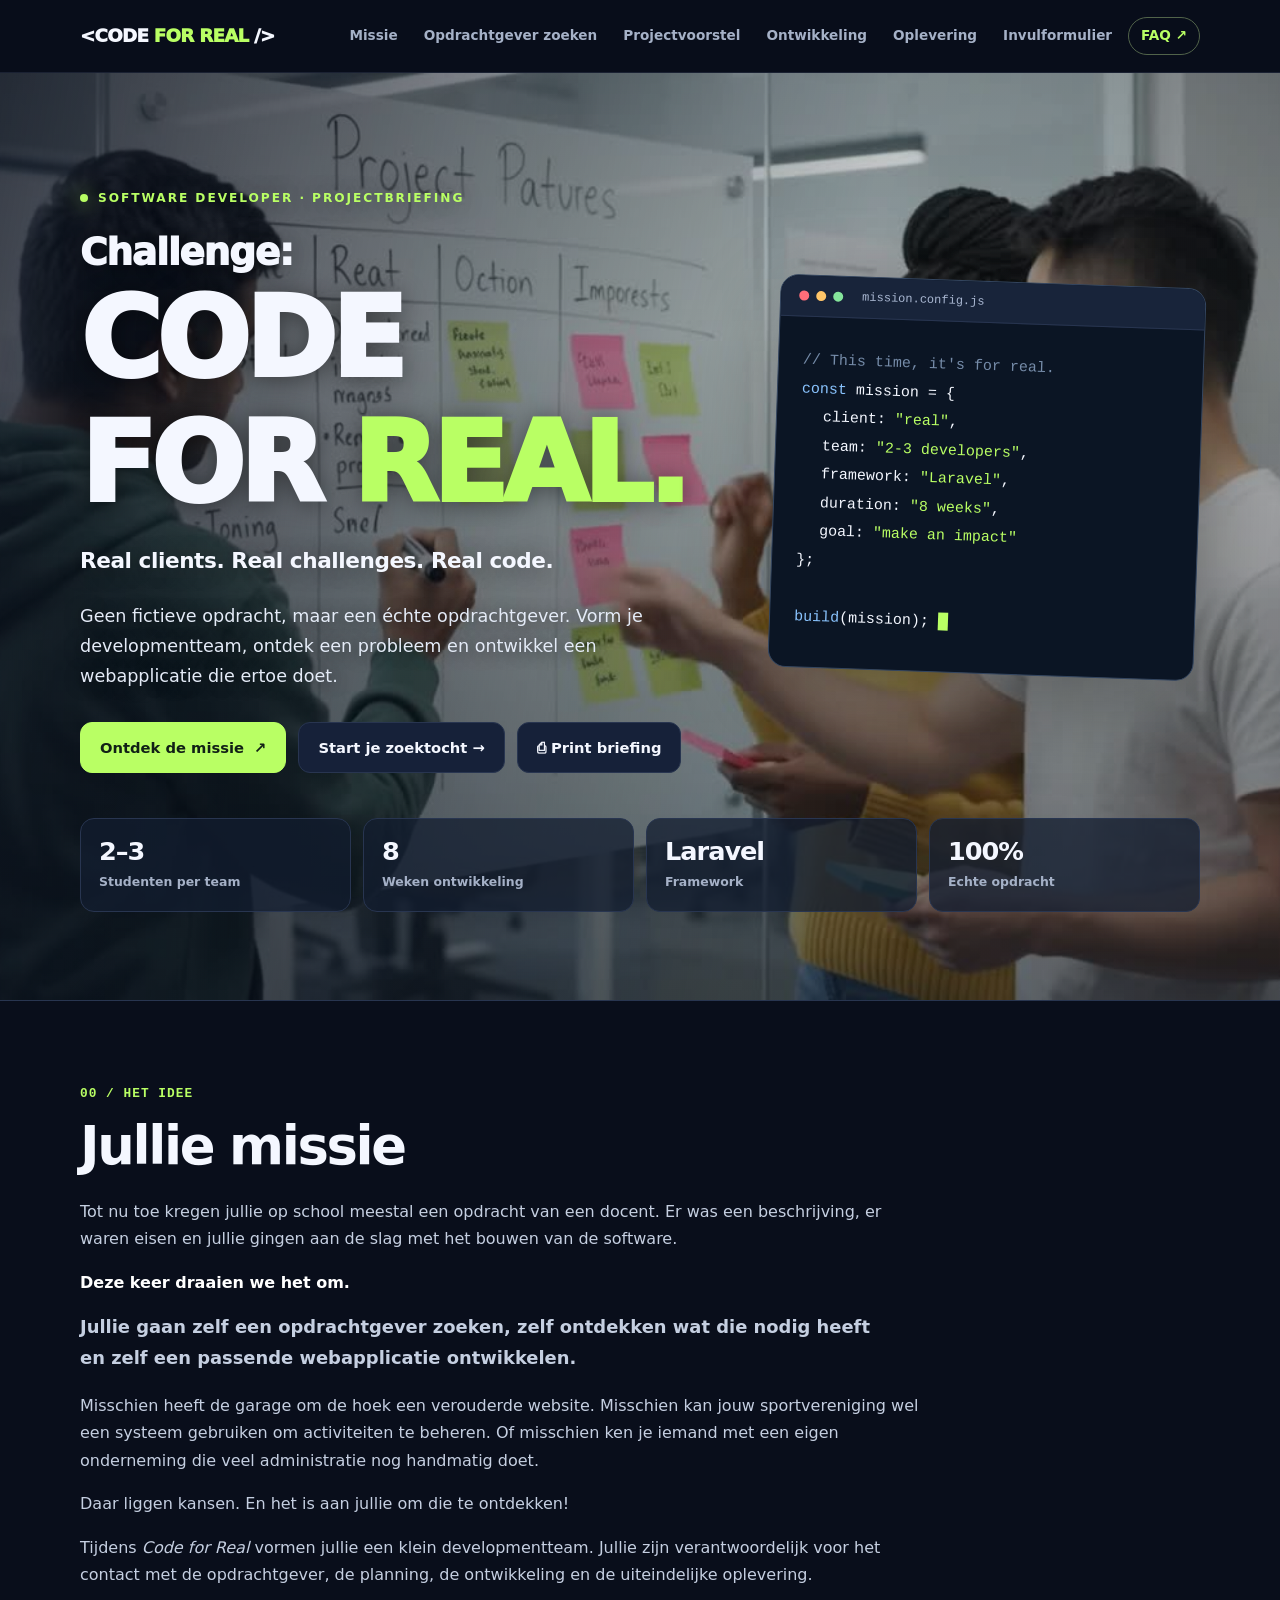
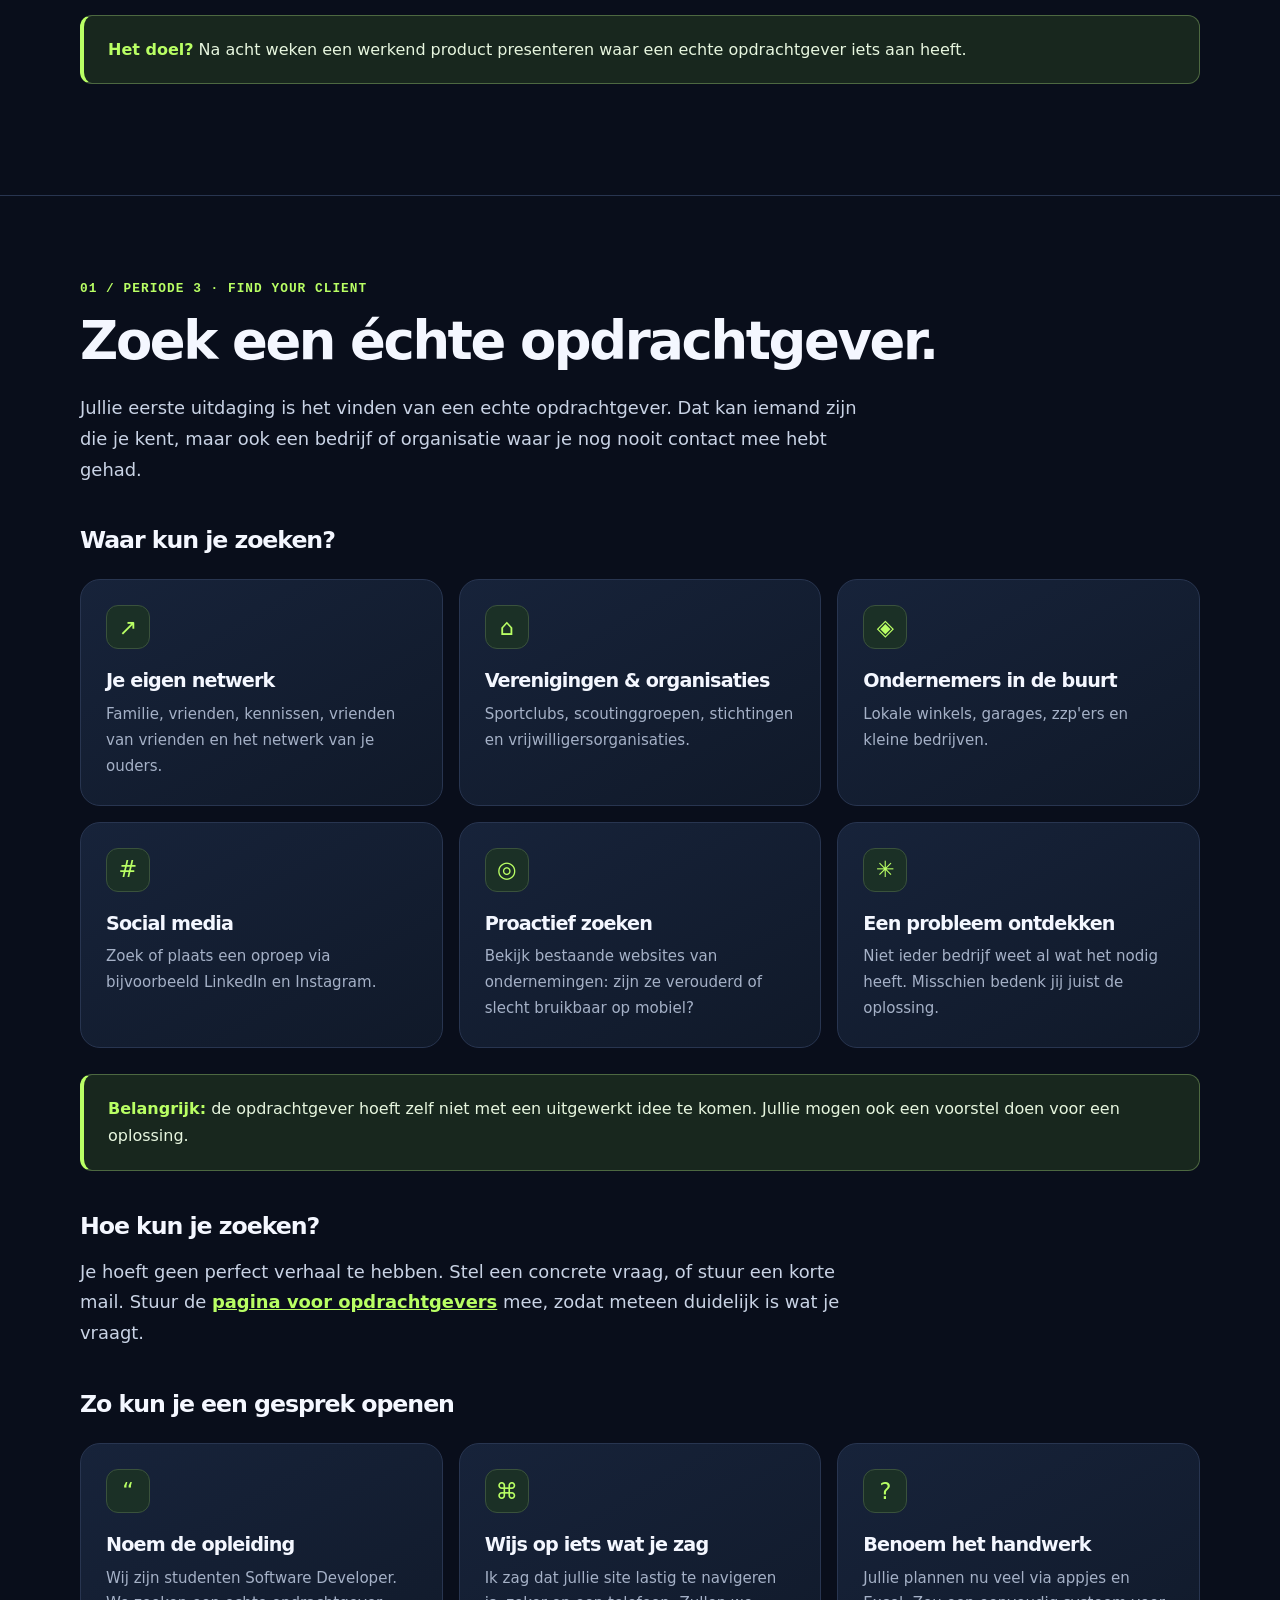
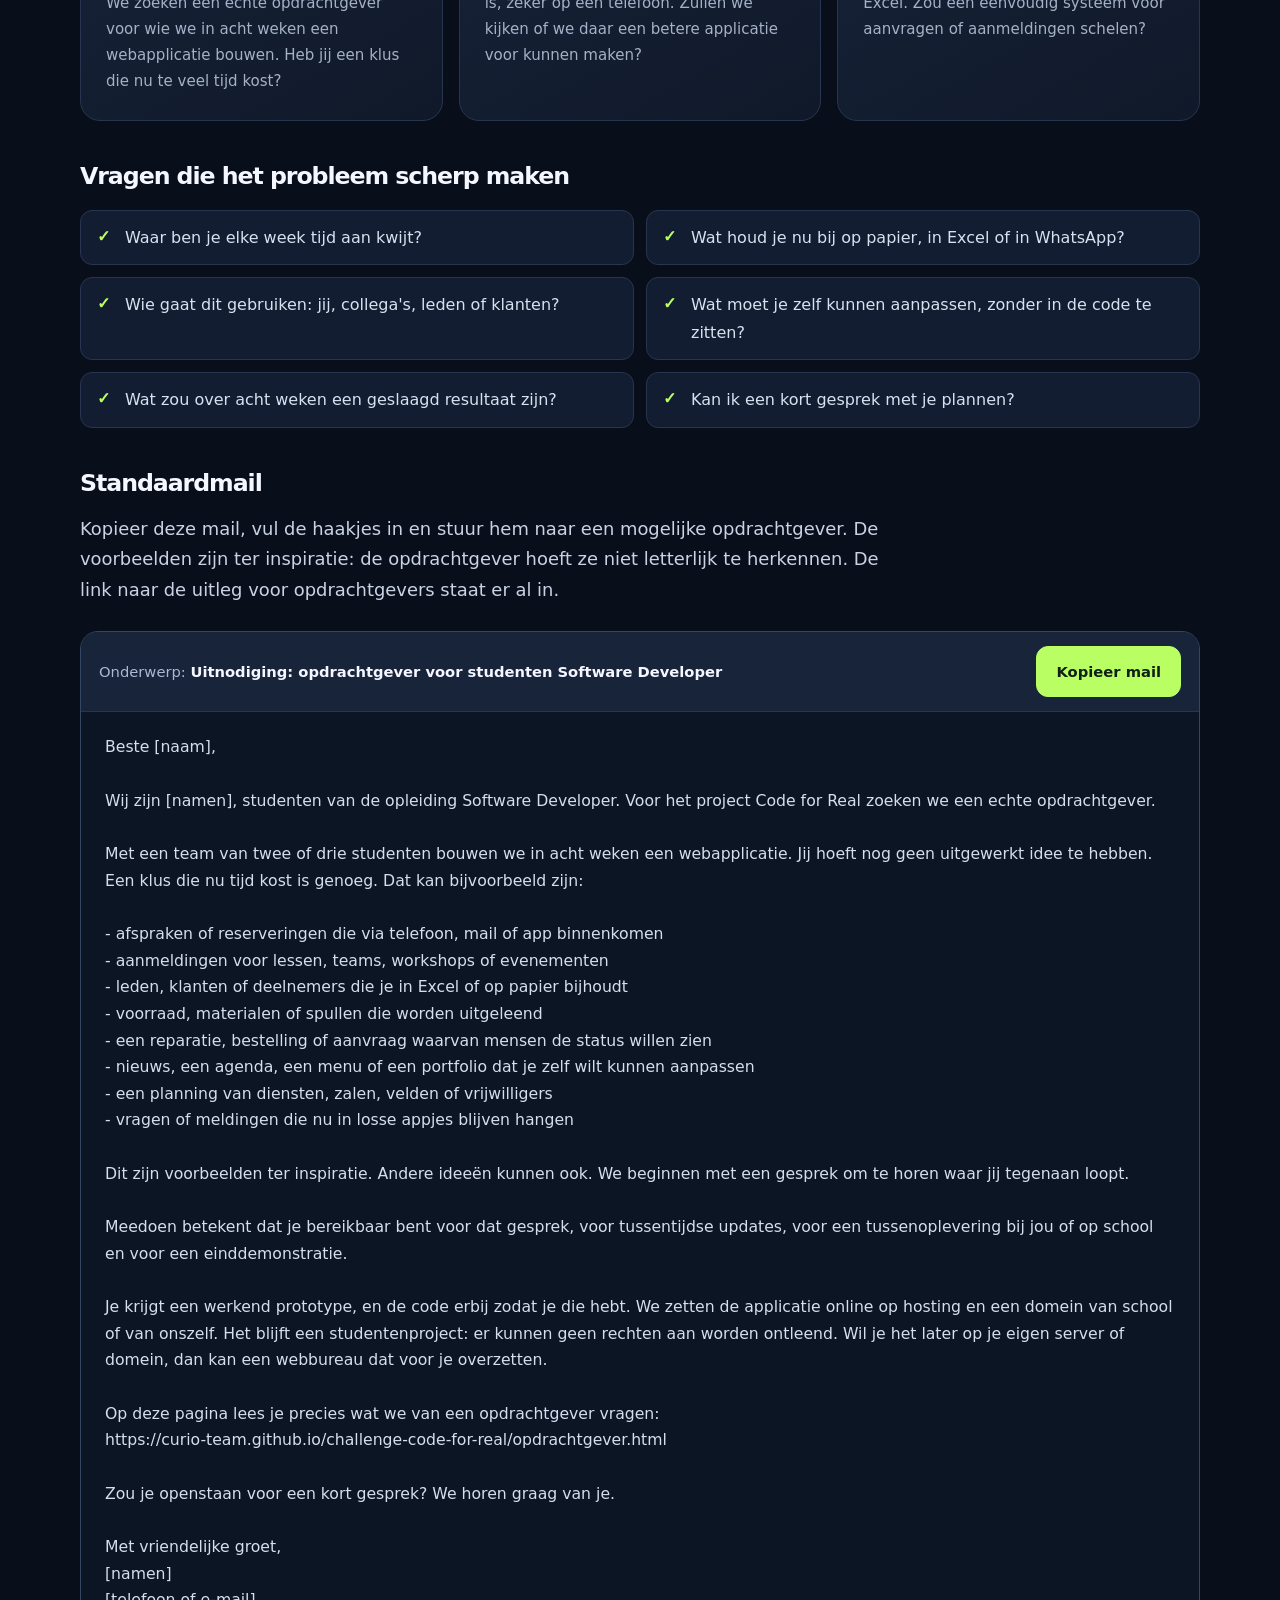
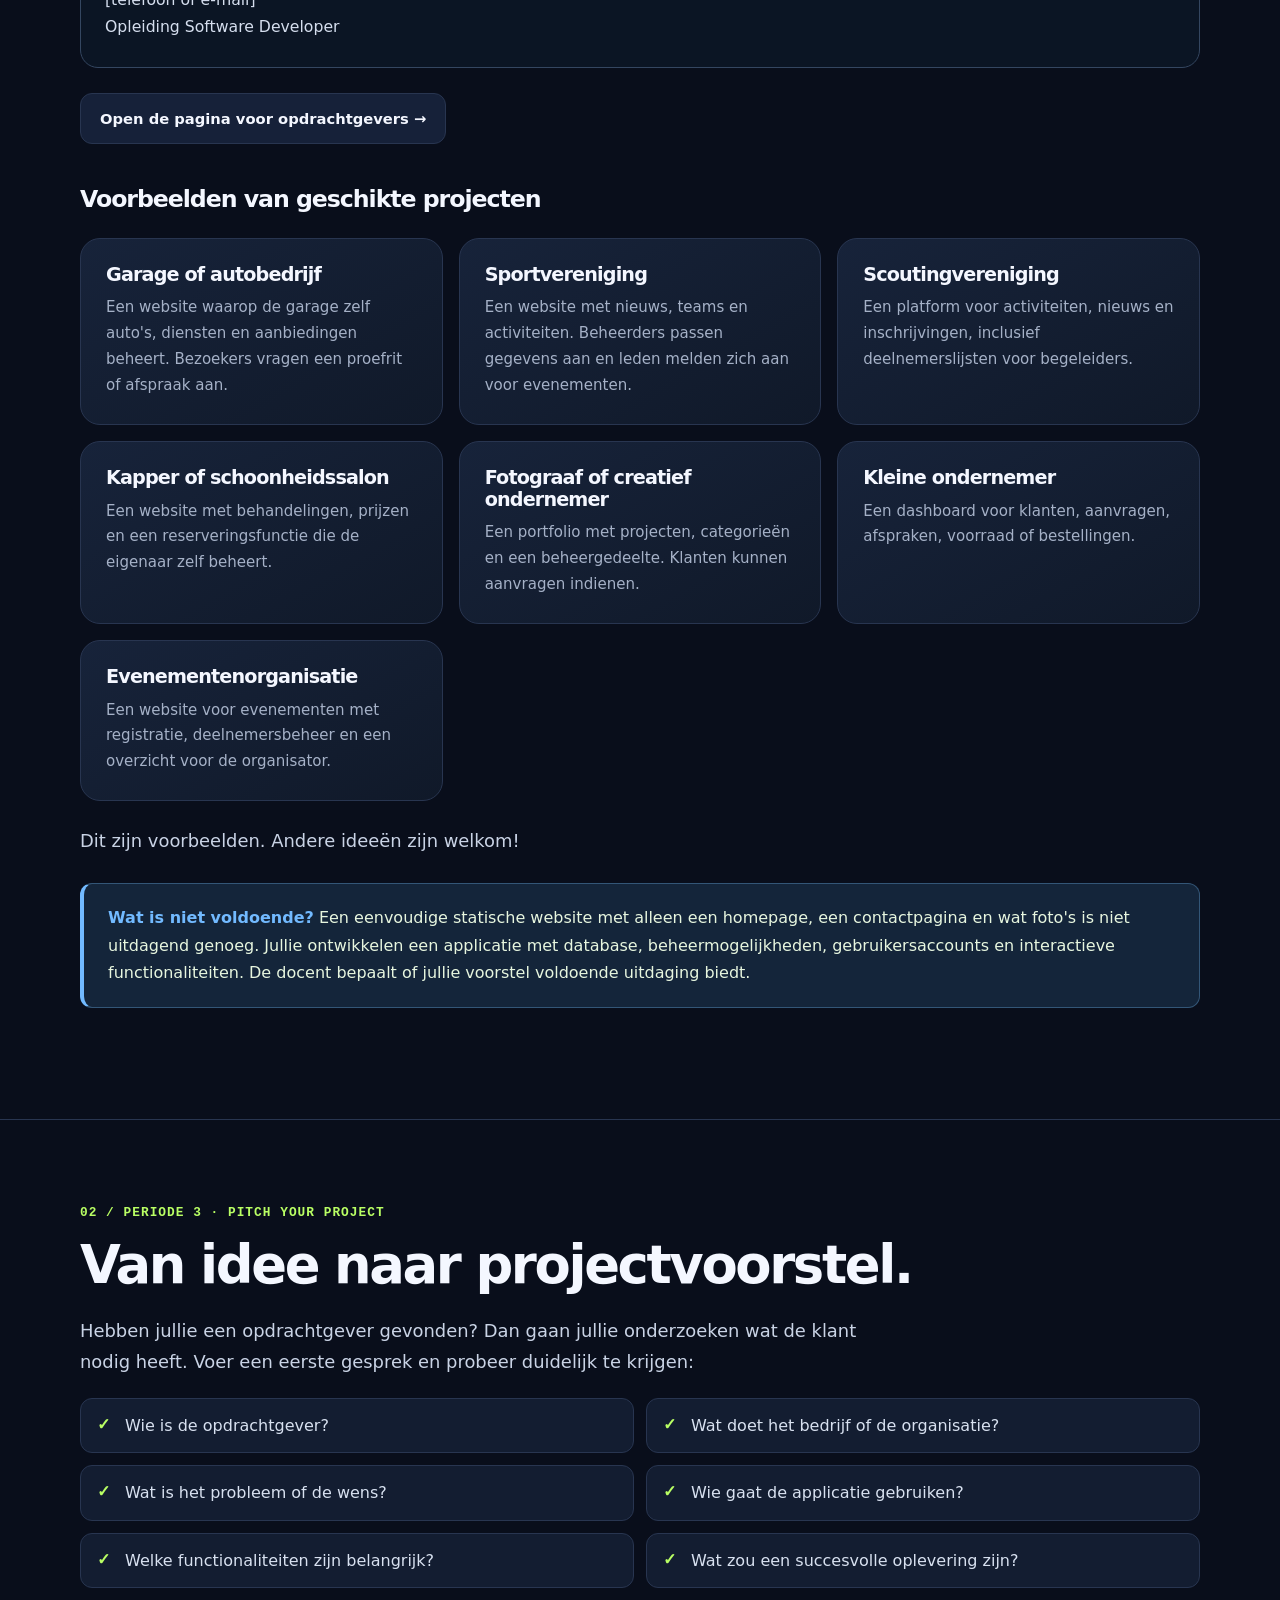
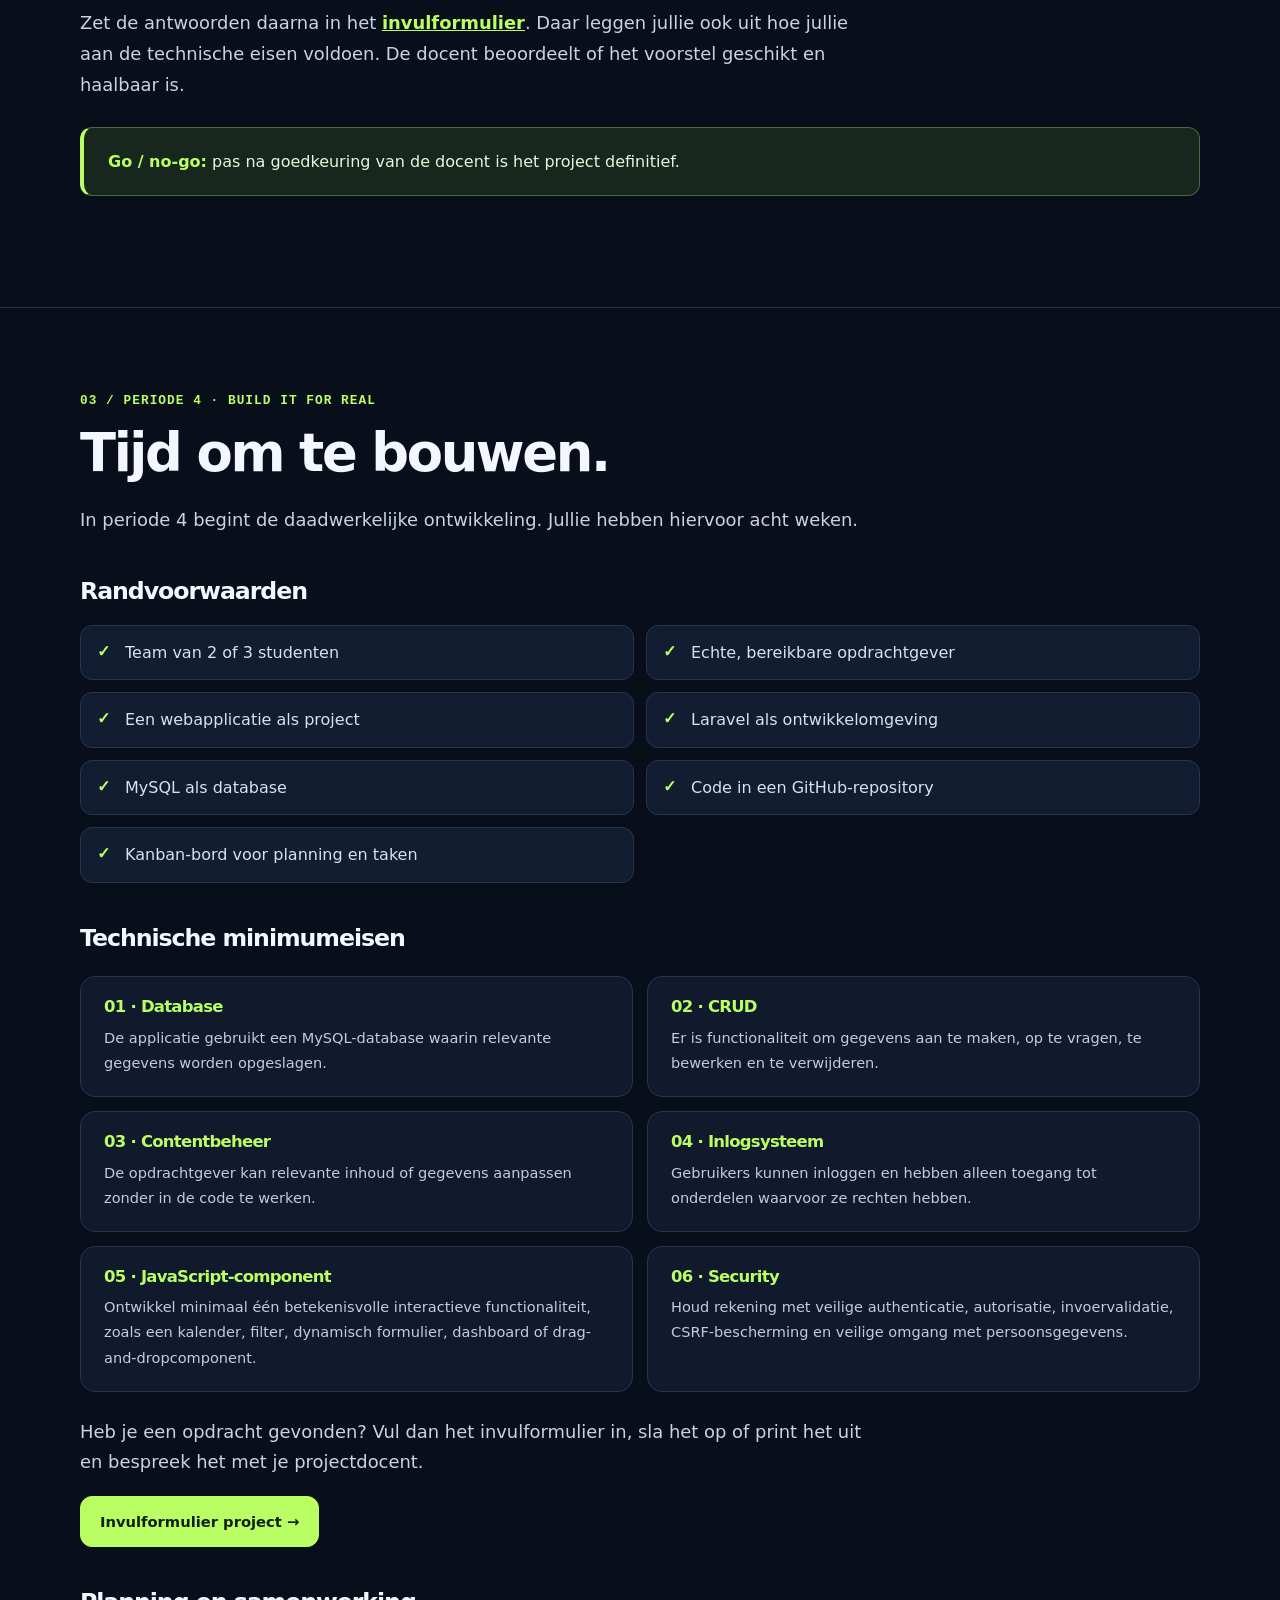
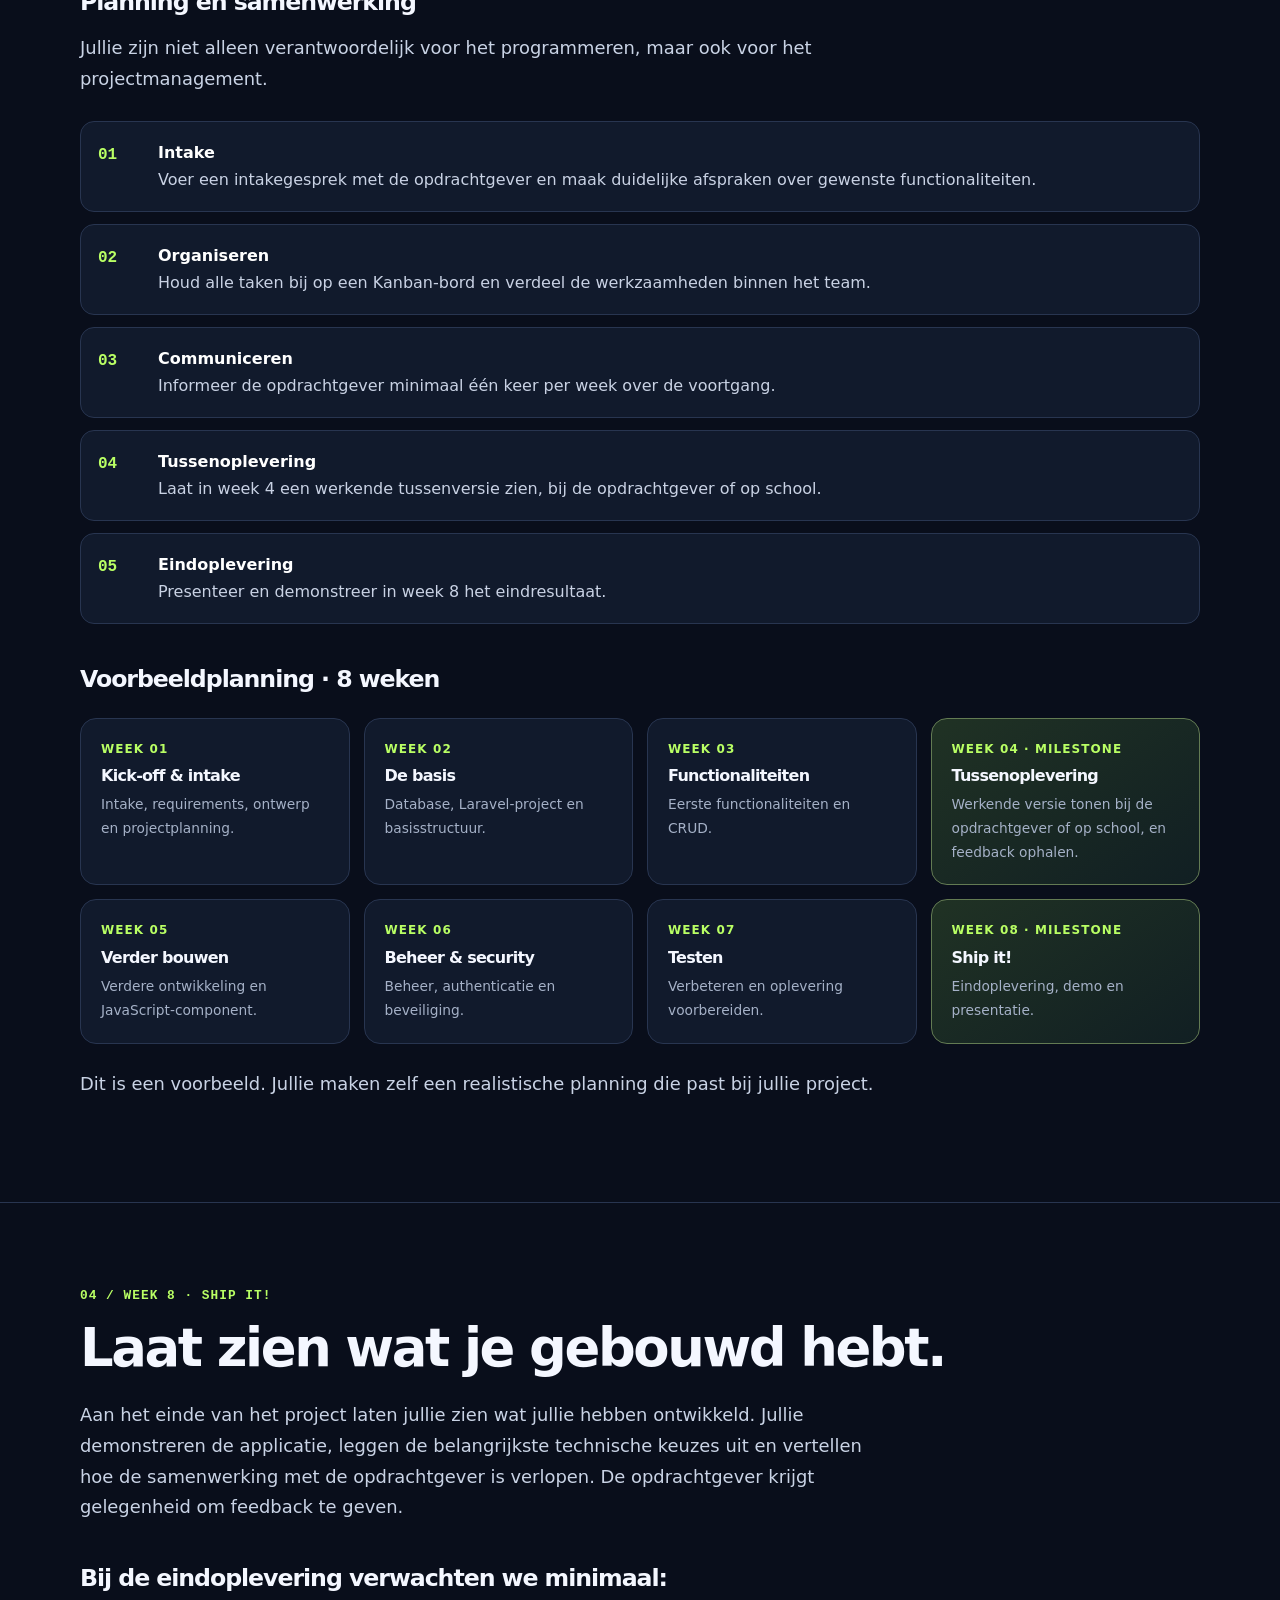
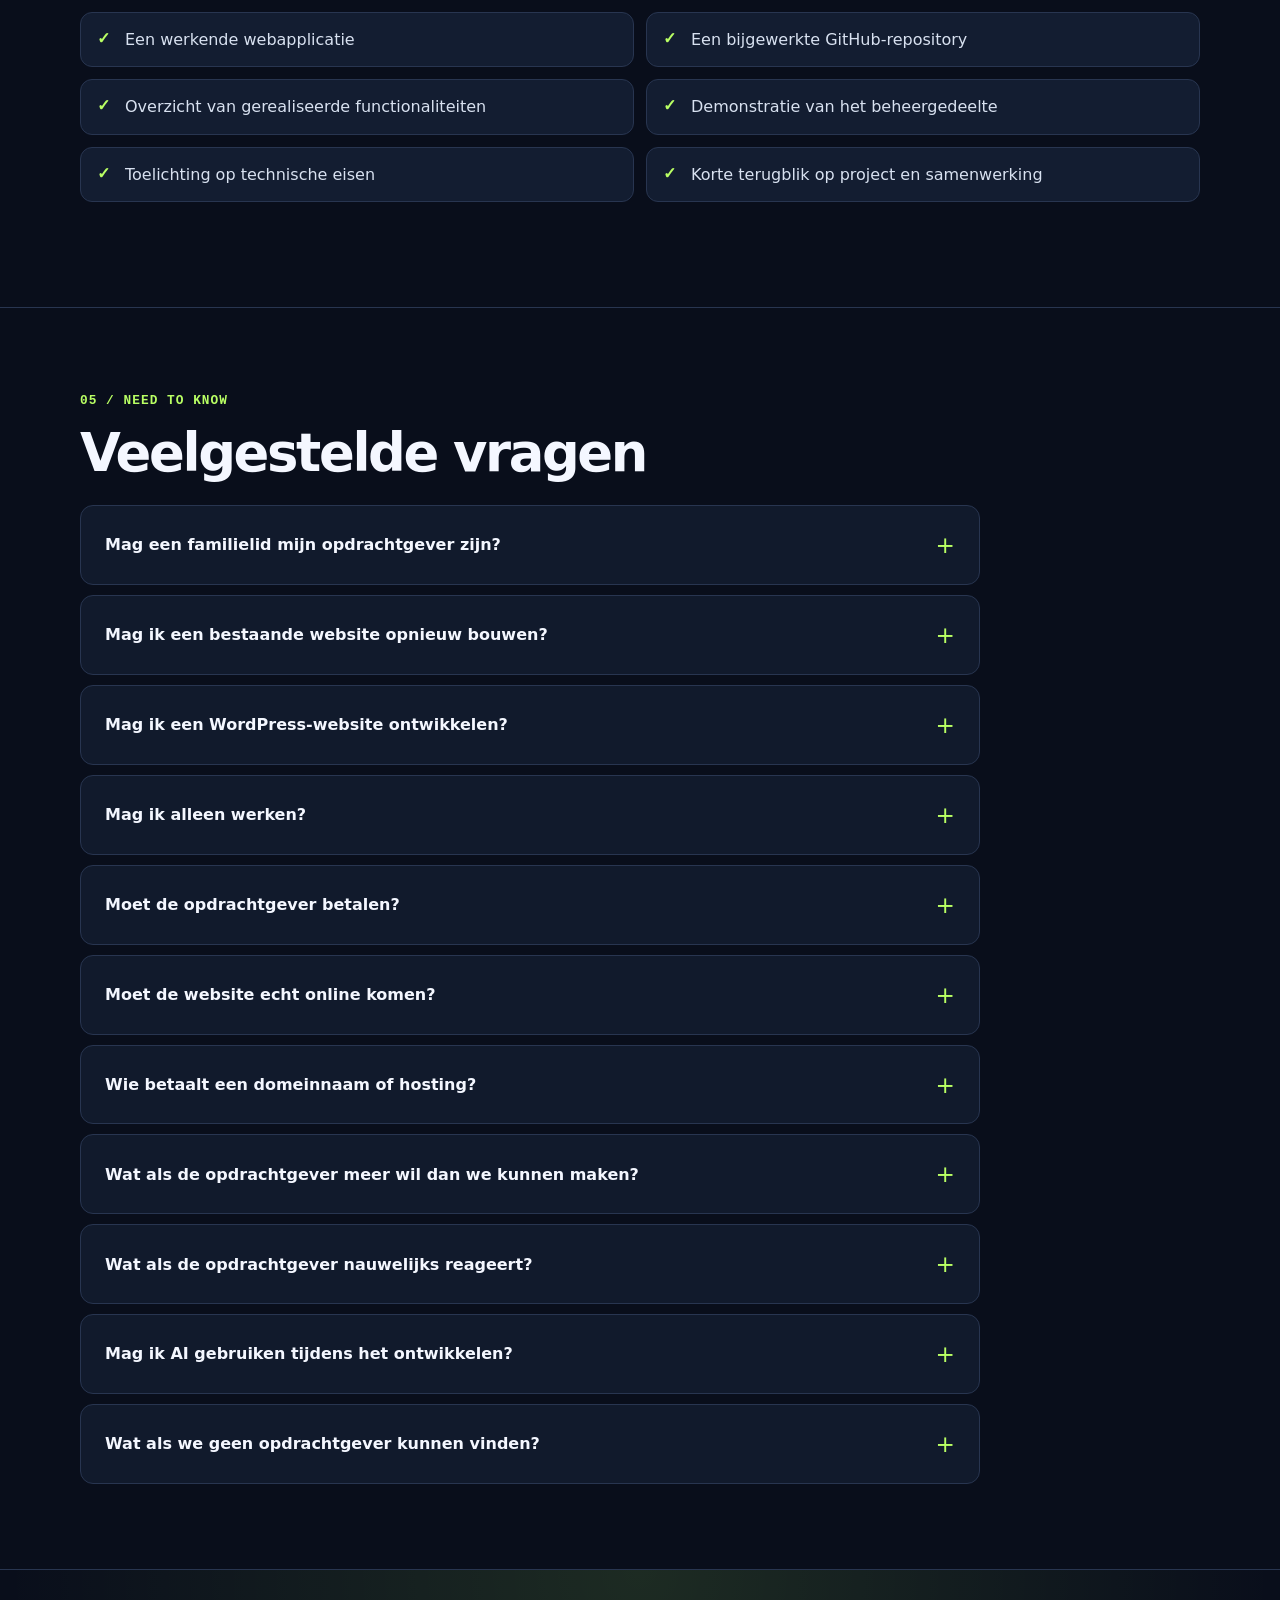
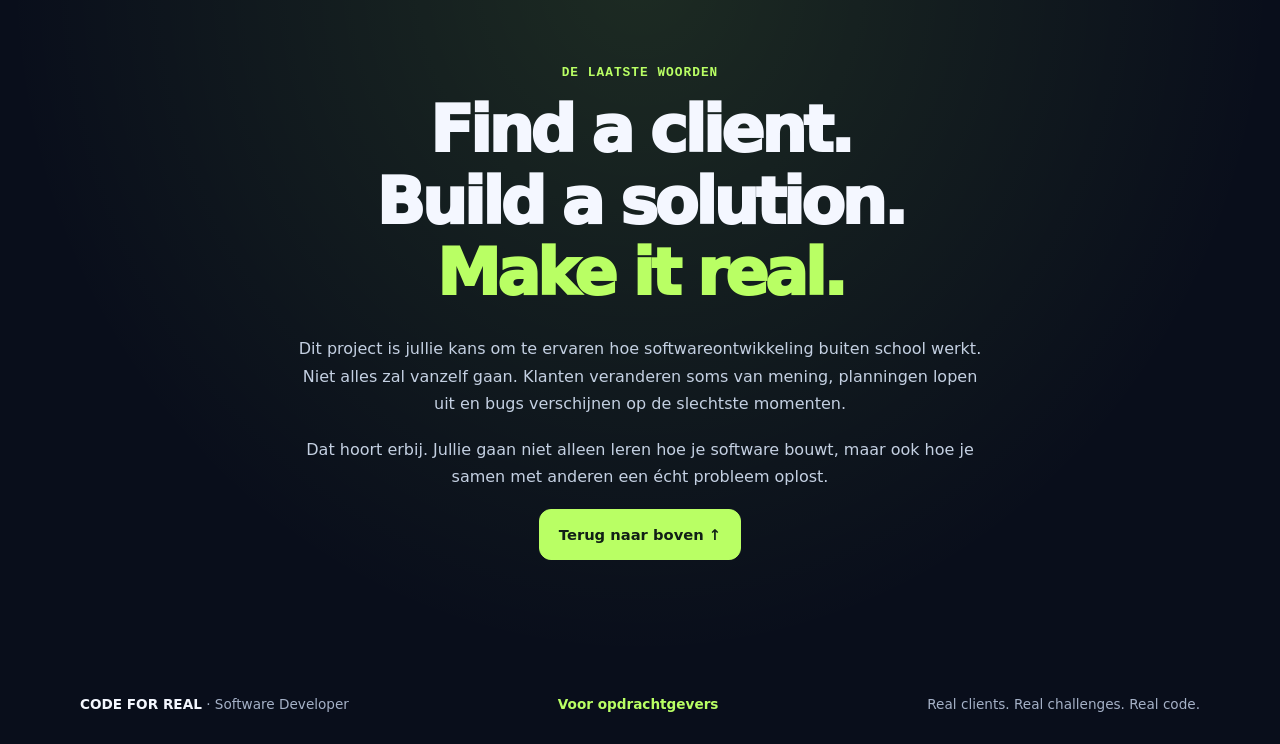
==== commit eb399669: "loop two clips behind the hero banner Co-authored-by: Cursor <cursoragent@cursor.com>" ====
--- a/index.html
+++ b/index.html
@@ -29,8 +29,11 @@
   </header>
 
   <section class="hero" id="top">
-    <video class="hero-video" autoplay muted loop playsinline preload="auto" poster="images/banner.jpg" aria-hidden="true">
+    <video class="hero-video is-active" autoplay muted loop playsinline preload="auto" poster="images/banner.jpg" aria-hidden="true">
       <source src="images/banner.mp4" type="video/mp4">
+    </video>
+    <video class="hero-video" muted playsinline preload="auto" poster="images/banner.jpg" aria-hidden="true">
+      <source src="images/banner-b.mp4" type="video/mp4">
     </video>
     <div class="shell">
       <div class="hero-grid">
--- a/css/style.css
+++ b/css/style.css
@@ -139,23 +139,41 @@
 
 .hero-video {
   position: absolute;
-  z-index: -2;
+  z-index: -3;
   inset: 0;
   width: 100%;
   height: 100%;
   object-fit: cover;
-  object-position: center 28%;
+  object-position: center 40%;
   pointer-events: none;
+  opacity: 0;
+  transition: opacity .8s ease;
+}
+
+.hero-video.is-active {
+  z-index: -2;
+  opacity: 1;
 }
 
 .hero:has(.hero-video) {
-  background: #090e1b url("../images/banner.jpg") center 28% / cover no-repeat;
+  background: #090e1b url("../images/banner.jpg") center 40% / cover no-repeat;
 }
 
 .hero:has(.hero-video):before {
   background:
-    linear-gradient(90deg, rgba(9, 14, 27, .9) 0%, rgba(9, 14, 27, .72) 46%, rgba(9, 14, 27, .48) 100%),
-    linear-gradient(180deg, rgba(9, 14, 27, .25), rgba(9, 14, 27, .62));
+    linear-gradient(100deg, rgba(9, 14, 27, .78) 0%, rgba(9, 14, 27, .42) 36%, rgba(9, 14, 27, .16) 62%, rgba(9, 14, 27, .22) 100%),
+    linear-gradient(180deg, rgba(9, 14, 27, .12) 0%, transparent 28%, rgba(9, 14, 27, .38) 100%);
+}
+
+.hero:has(.hero-video) h1,
+.hero:has(.hero-video) .tagline,
+.hero:has(.hero-video) .eyebrow {
+  text-shadow: 0 2px 24px rgba(0, 0, 0, .45);
+}
+
+.hero:has(.hero-video) .lead {
+  color: #e4ebf7;
+  text-shadow: 0 2px 16px rgba(0, 0, 0, .55);
 }
 
 .hero-grid {
@@ -862,6 +880,11 @@
 }
 
 @media (max-width: 900px) {
+  .hero:has(.hero-video):before {
+    background:
+      linear-gradient(180deg, rgba(9, 14, 27, .62) 0%, rgba(9, 14, 27, .48) 48%, rgba(9, 14, 27, .66) 100%);
+  }
+
   .hero-grid {
     grid-template-columns: 1fr;
   }
